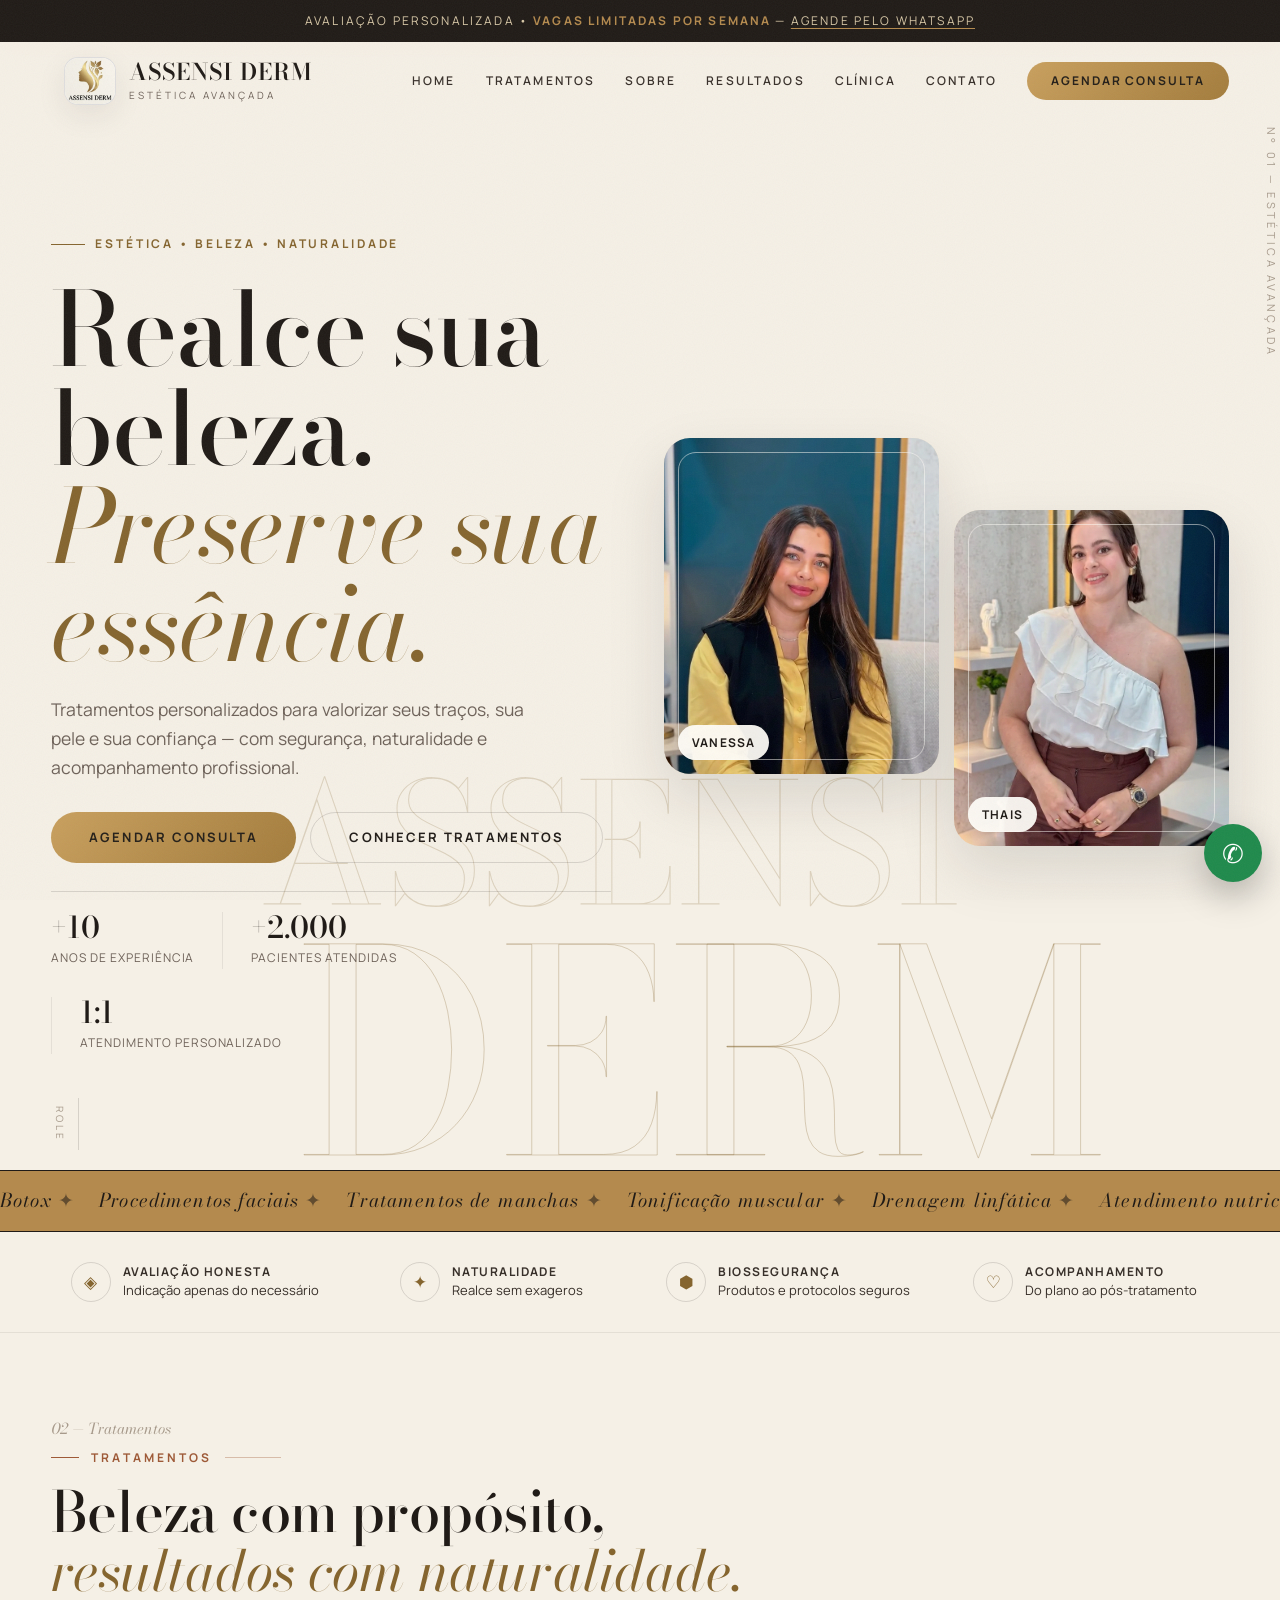
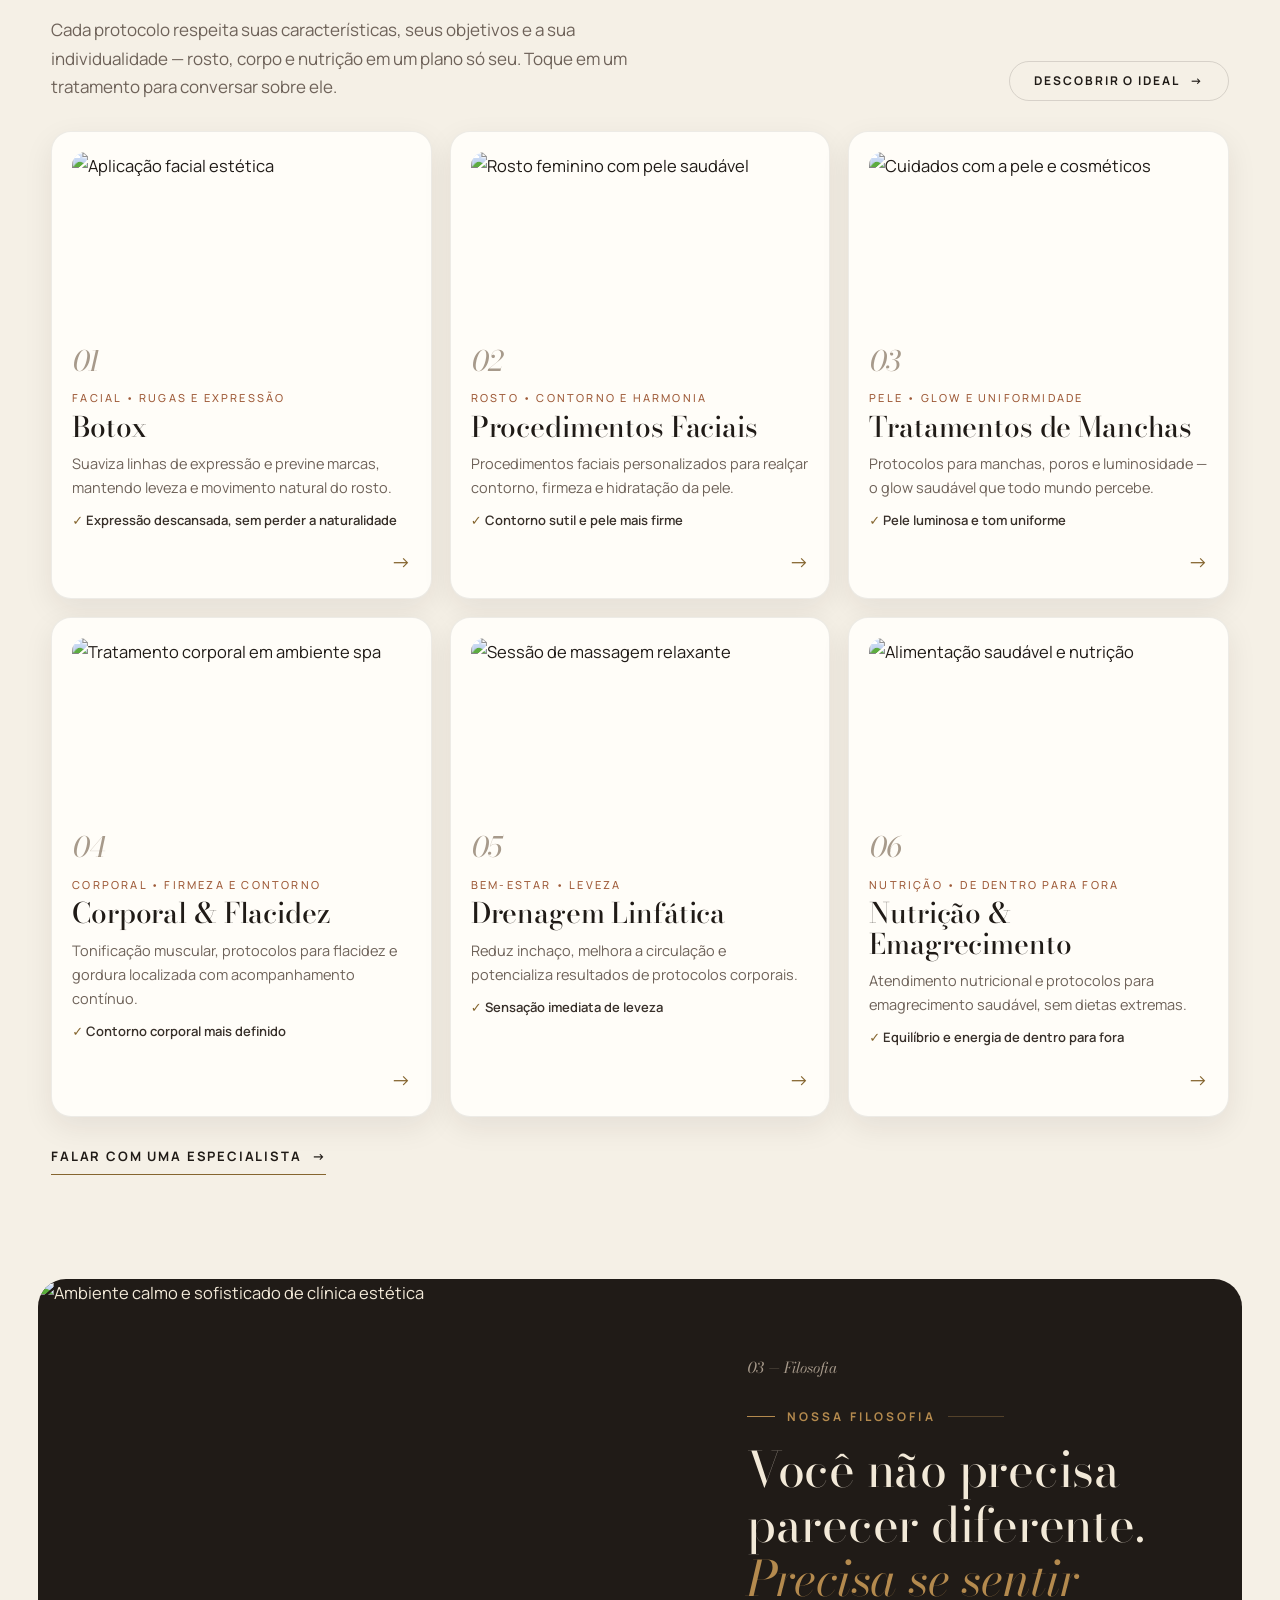
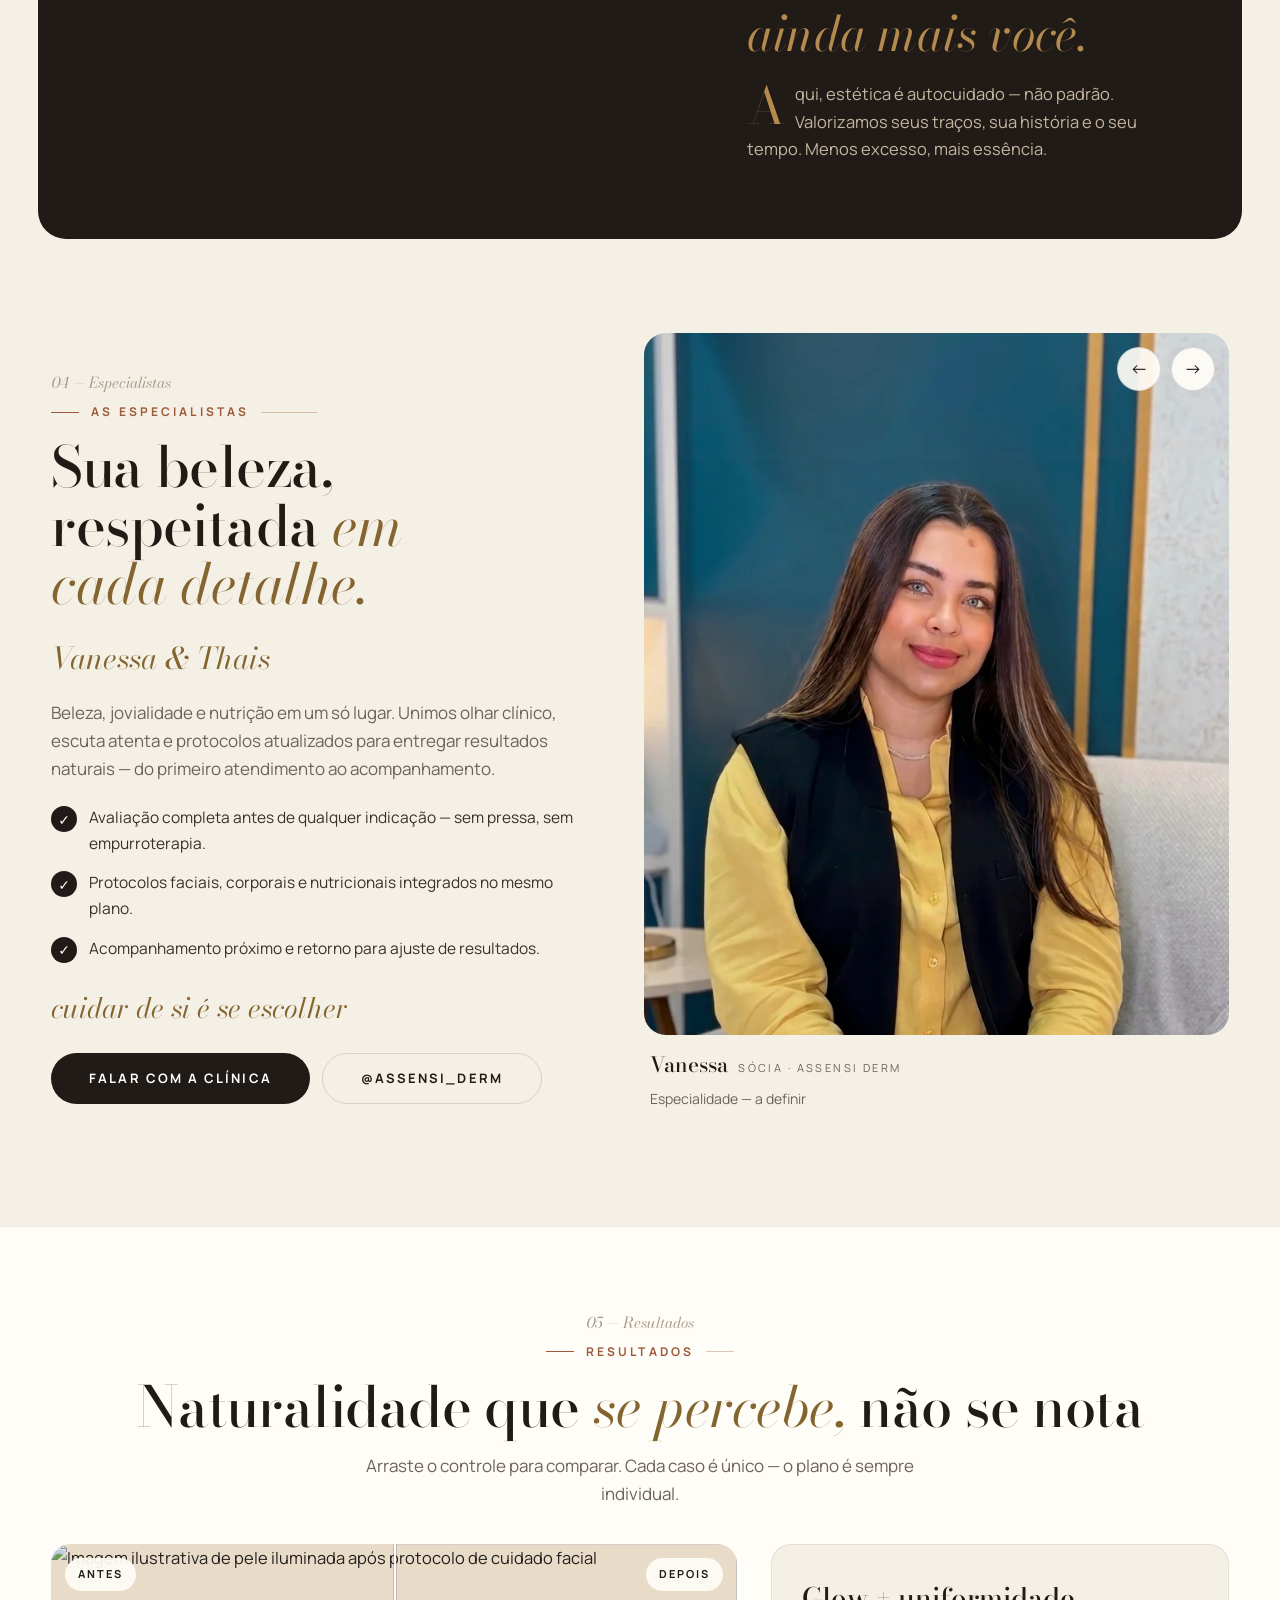
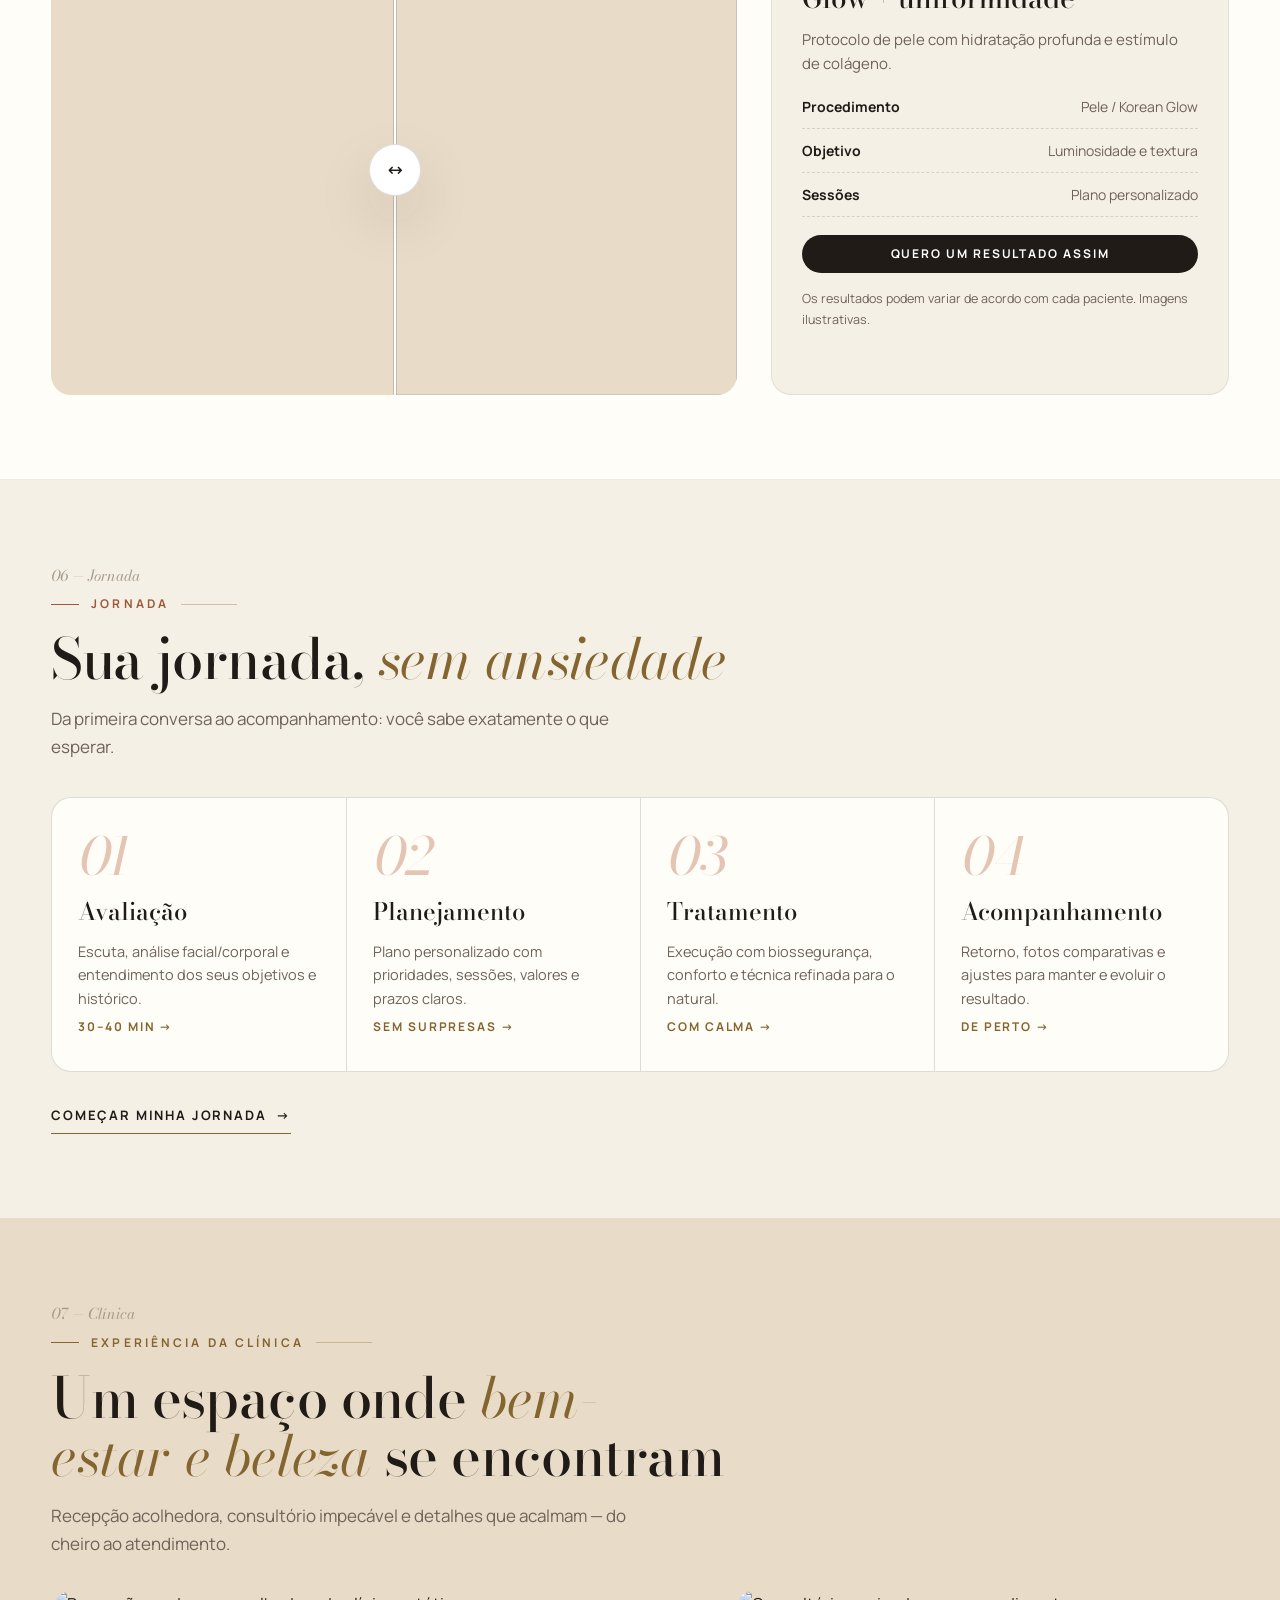
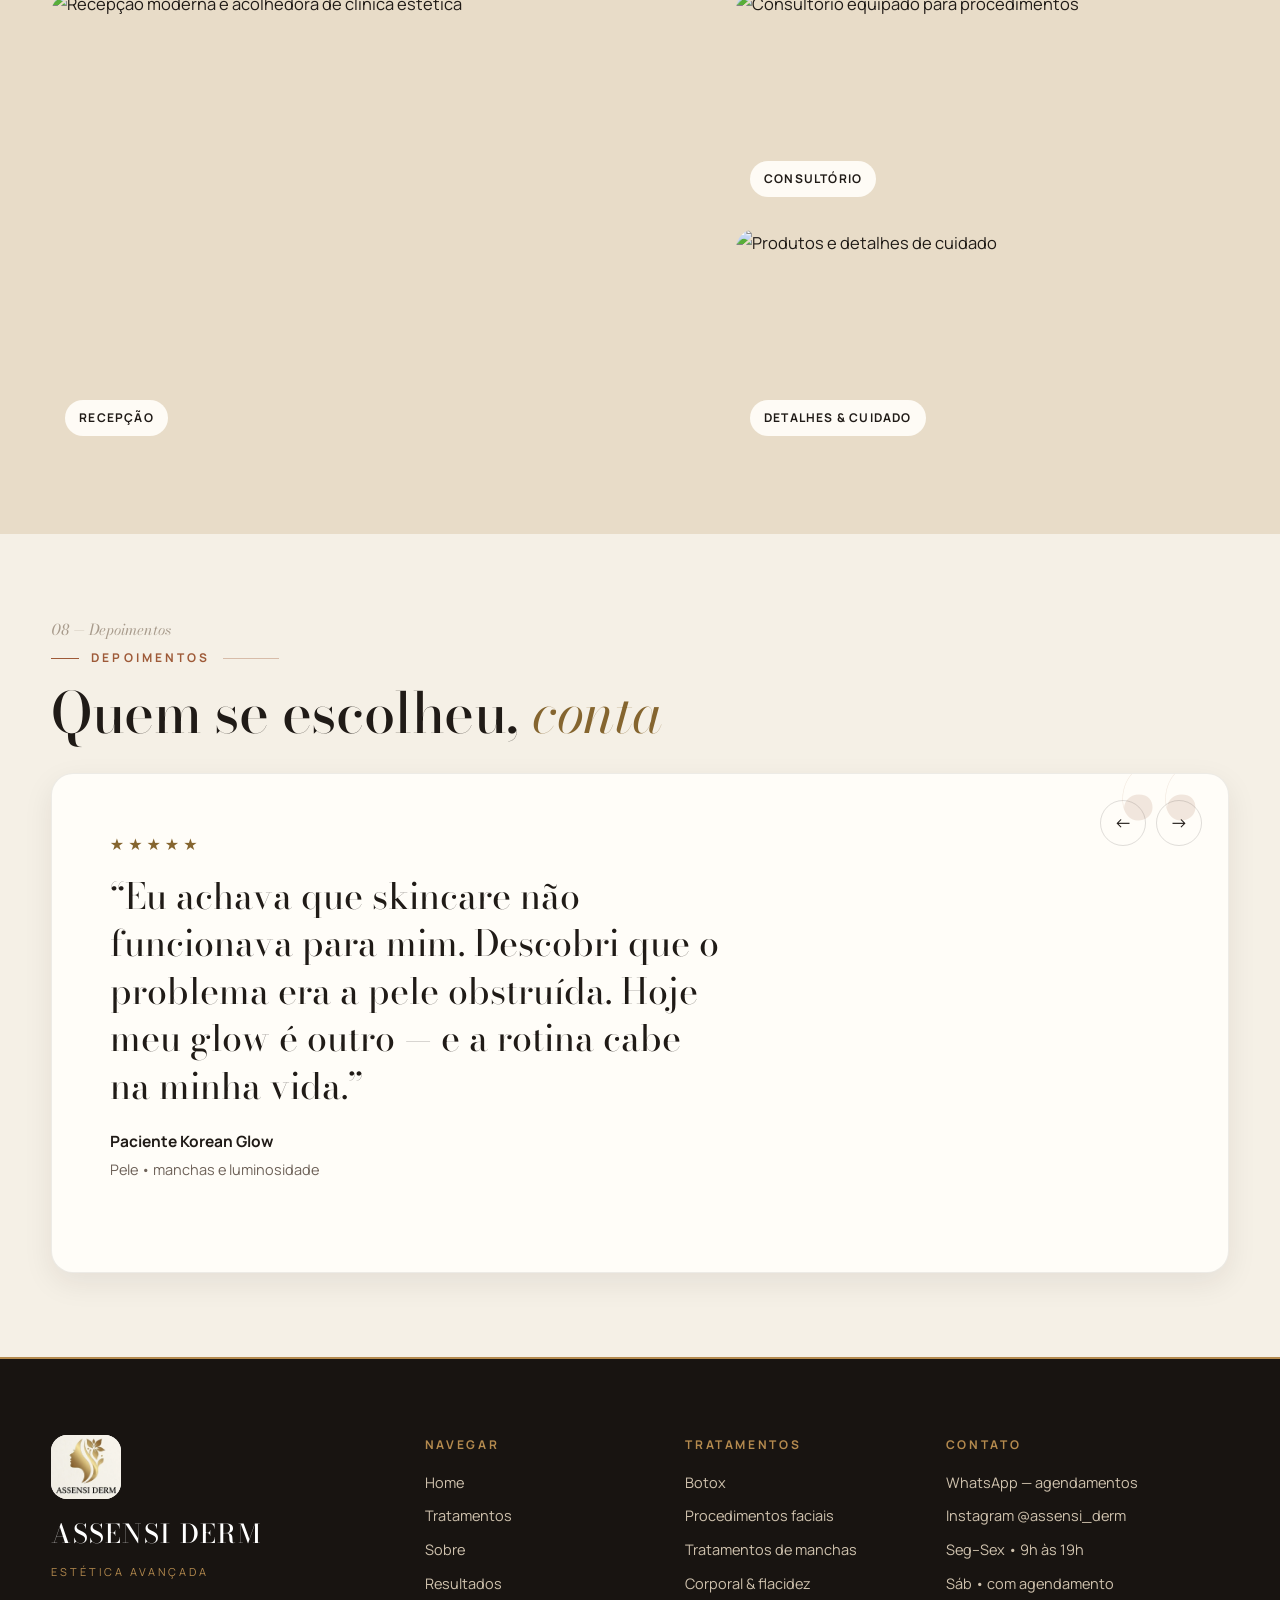
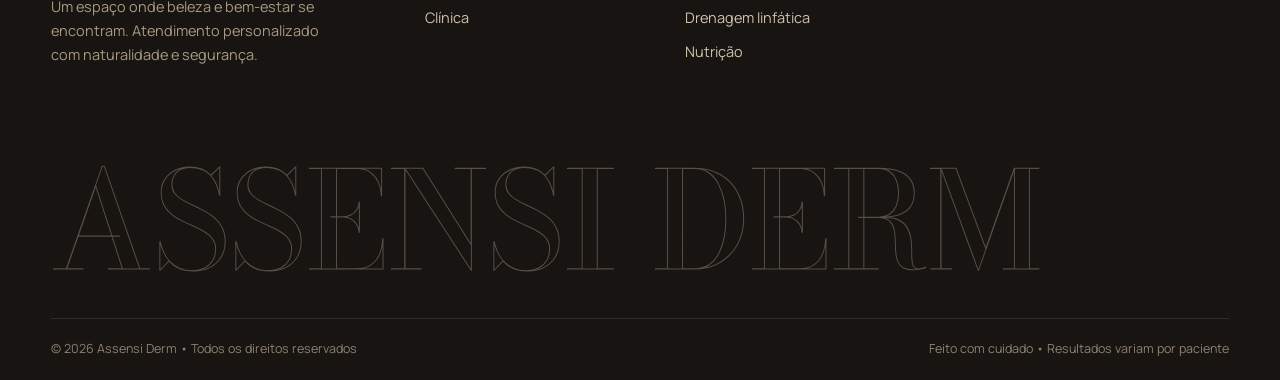
==== index.html @ 383b691f "marquee mobile 85s" ====
<!DOCTYPE html>
<html lang="pt-BR">
<head>
  <meta charset="UTF-8">
  <meta name="viewport" content="width=device-width, initial-scale=1.0">
  <title>Assensi Derm | Clínica de Estética Avançada — Beleza, Jovialidade e Nutrição</title>
  <meta name="description" content="Assensi Derm — clínica de estética avançada. Botox, procedimentos faciais, corporal, drenagem linfática, nutrição e protocolos para manchas, flacidez e gordura localizada. Agende sua avaliação personalizada.">
  <link rel="canonical" href="https://assensiderm.com.br/">
  <meta name="theme-color" content="#F5F0E6">
  <meta property="og:type" content="website">
  <meta property="og:locale" content="pt_BR">
  <meta property="og:title" content="Assensi Derm — Realce sua beleza. Preserve sua essência.">
  <meta property="og:description" content="Estética avançada com naturalidade, segurança e atendimento personalizado. Agende sua avaliação.">
  <meta property="og:image" content="./logo.jpg">
  <meta property="og:url" content="https://assensiderm.com.br/">
  <meta name="twitter:card" content="summary_large_image">
  <meta name="twitter:title" content="Assensi Derm — Realce sua beleza. Preserve sua essência.">
  <meta name="twitter:description" content="Estética avançada com naturalidade, segurança e atendimento personalizado. Agende sua avaliação.">
  <meta name="twitter:image" content="./logo.jpg">
  <link rel="icon" type="image/jpeg" href="./logo.jpg">
  <link rel="preconnect" href="https://fonts.googleapis.com">
  <link rel="preconnect" href="https://fonts.gstatic.com" crossorigin>
  <link rel="preconnect" href="https://images.unsplash.com">
  <link rel="preload" as="image" href="./01.webp" type="image/webp" fetchpriority="high">
  <link href="https://fonts.googleapis.com/css2?family=Bodoni+Moda:ital,opsz,wght@0,6..96,400..700;1,6..96,400..700&family=Manrope:wght@400;500;600;700&display=swap" rel="stylesheet">
  <link rel="stylesheet" href="./assets/css/style.css?v=5">
  <noscript><style>.reveal,.reveal-img{opacity:1!important;transform:none!important;clip-path:none!important}.slide{opacity:1!important;transform:none!important;position:static!important;grid-area:auto!important}.dots,.car-nav,.mmenu,.burger{display:none!important}</style></noscript>
  <script type="application/ld+json">
  {
    "@context":"https://schema.org",
    "@type":"MedicalClinic",
    "name":"Assensi Derm — Clínica de Estética Avançada",
    "image":"./logo.jpg",
    "description":"Clínica de estética avançada: beleza, jovialidade e nutrição. Botox, facial, corporal, drenagem linfática e atendimento nutricional.",
    "sameAs":["https://instagram.com/assensi_derm"],
    "medicalSpecialty":"Dermatologic",
    "openingHours":"Mo-Fr 09:00-19:00"
  }
  </script>
</head>
<body>
  <a class="skip-link" href="#conteudo">Pular para o conteúdo</a>

  <div class="announce">
    Avaliação personalizada • <strong>Vagas limitadas por semana</strong> — <a href="https://wa.me/5500000000000?text=Ol%C3%A1!%20Quero%20agendar%20minha%20avalia%C3%A7%C3%A3o%20—%20Assensi%20Derm" target="_blank" rel="noopener">agende pelo WhatsApp</a>
  </div>

  <header class="header" id="header">
    <div class="wrap header-inner">
      <a class="brand" href="#home" aria-label="Assensi Derm — início">
        <picture><source srcset="./logo.webp" type="image/webp"><img class="brand-mark" src="./logo.jpg" alt="Logotipo Assensi Derm — perfil feminino em dourado" width="52" height="48" fetchpriority="high"></picture>
        <span class="brand-text"><b>ASSENSI DERM</b><small>Estética Avançada</small></span>
      </a>
      <nav class="nav-desktop" aria-label="Navegação principal">
        <a class="nav-link" href="#home">Home</a>
        <a class="nav-link" href="#tratamentos">Tratamentos</a>
        <a class="nav-link" href="#sobre">Sobre</a>
        <a class="nav-link" href="#resultados">Resultados</a>
        <a class="nav-link" href="#clinica">Clínica</a>
        <a class="nav-link" href="#contato">Contato</a>
        <a class="btn btn-gold btn-sm" href="https://wa.me/5500000000000?text=Ol%C3%A1!%20Quero%20agendar%20minha%20avalia%C3%A7%C3%A3o%20—%20Assensi%20Derm" target="_blank" rel="noopener">Agendar consulta</a>
      </nav>
      <div class="header-actions">
        <a class="btn btn-dark btn-sm header-cta-mobile" href="https://wa.me/5500000000000?text=Ol%C3%A1!%20Quero%20agendar%20minha%20avalia%C3%A7%C3%A3o%20—%20Assensi%20Derm" target="_blank" rel="noopener">Agendar</a>
        <button class="burger" id="burger" aria-label="Abrir menu" aria-expanded="false" aria-controls="mmenu"><span aria-hidden="true"></span><span aria-hidden="true"></span><span aria-hidden="true"></span></button>
      </div>
    </div>
  </header>

  <div class="mmenu" id="mmenu" role="dialog" aria-modal="true" aria-label="Menu">
    <div class="mmenu-top">
      <a class="brand" href="#home"><picture><source srcset="./logo.webp" type="image/webp"><img class="brand-mark" src="./logo.jpg" alt="Logotipo Assensi Derm" width="48" height="44"></picture><span class="brand-text"><b>ASSENSI DERM</b><small>Estética Avançada</small></span></a>
      <button class="mclose" id="mclose" aria-label="Fechar menu">×</button>
    </div>
    <nav class="mmenu-links" aria-label="Menu móvel">
      <a href="#home">Home <span>01</span></a>
      <a href="#tratamentos">Tratamentos <span>02</span></a>
      <a href="#sobre">Sobre <span>03</span></a>
      <a href="#resultados">Resultados <span>04</span></a>
      <a href="#clinica">Clínica <span>05</span></a>
      <a href="#contato">Contato <span>06</span></a>
    </nav>
    <div class="mmenu-cta">
      <a class="btn btn-gold" href="https://wa.me/5500000000000?text=Ol%C3%A1!%20Quero%20agendar%20minha%20avalia%C3%A7%C3%A3o" target="_blank" rel="noopener">Agendar consulta</a>
      <a class="btn btn-outline" href="https://instagram.com/assensi_derm" target="_blank" rel="noopener">Ver Instagram</a>
    </div>
  </div>

  <main id="conteudo">
    <!-- HERO -->
    <section class="hero" id="home" aria-label="Apresentação">
      <span class="hero-index" aria-hidden="true">N° 01 — Estética avançada</span>
      <span class="hero-scroll" aria-hidden="true"><i></i>Role</span>
      <div class="wrap hero-grid">
        <div class="hero-copy">
          <span class="eyebrow reveal">Estética • Beleza • Naturalidade</span>
          <h1 class="reveal d1">Realce sua beleza.<br><em>Preserve sua essência.</em></h1>
          <p class="hero-sub reveal d2">Tratamentos personalizados para valorizar seus traços, sua pele e sua confiança — com segurança, naturalidade e acompanhamento profissional.</p>
          <div class="hero-ctas reveal d3">
            <a class="btn btn-gold" href="https://wa.me/5500000000000?text=Ol%C3%A1!%20Quero%20agendar%20minha%20avalia%C3%A7%C3%A3o%20—%20Assensi%20Derm" target="_blank" rel="noopener">Agendar consulta</a>
            <a class="btn btn-outline" href="#tratamentos">Conhecer tratamentos</a>
          </div>
          <div class="hero-proof reveal d4" aria-label="Diferenciais">
            <div><b>+10</b><span>anos de experiência</span></div>
            <div><b>+2.000</b><span>pacientes atendidas</span></div>
            <div><b>1:1</b><span>atendimento personalizado</span></div>
          </div>
        </div>
        <div class="hero-media reveal">
          <div class="hero-arch">
            <picture><source srcset="./01.webp" type="image/webp"><img src="./01.jpg" alt="Vanessa, sócia da Assensi Derm, sorrindo na recepção da clínica" width="704" height="1524" fetchpriority="high" decoding="async"></picture>
            <div class="hero-frame" aria-hidden="true"></div>
            <span class="clinic-cap">Vanessa</span>
          </div>
          <div class="hero-arch hero-arch--off">
            <picture><source srcset="./02.webp" type="image/webp"><img src="./02.jpg" alt="Thais, sócia da Assensi Derm, na recepção da clínica" width="704" height="1524" decoding="async"></picture>
            <div class="hero-frame" aria-hidden="true"></div>
            <span class="clinic-cap">Thais</span>
          </div>
        </div>
      </div>
    </section>

    <!-- MARQUEE -->
    <div class="marquee" aria-hidden="true">
      <div class="marquee-track">
        <span>Botox <b>✦</b> Procedimentos faciais <b>✦</b> Tratamentos de manchas <b>✦</b> Tonificação muscular <b>✦</b> Drenagem linfática <b>✦</b> Atendimento nutricional <b>✦</b> Protocolos para emagrecimento <b>✦</b> Tratamentos para flacidez <b>✦</b> </span>
        <span>Botox <b>✦</b> Procedimentos faciais <b>✦</b> Tratamentos de manchas <b>✦</b> Tonificação muscular <b>✦</b> Drenagem linfática <b>✦</b> Atendimento nutricional <b>✦</b> Protocolos para emagrecimento <b>✦</b> Tratamentos para flacidez <b>✦</b> </span>
      </div>
    </div>

    <!-- TRUST -->
    <div class="trust" role="region" aria-label="Compromissos da clínica">
      <div class="wrap trust-inner">
        <div class="trust-item"><i aria-hidden="true">◈</i><p><b>Avaliação honesta</b>Indicação apenas do necessário</p></div>
        <div class="trust-item"><i aria-hidden="true">✦</i><p><b>Naturalidade</b>Realce sem exageros</p></div>
        <div class="trust-item"><i aria-hidden="true">⬢</i><p><b>Biossegurança</b>Produtos e protocolos seguros</p></div>
        <div class="trust-item"><i aria-hidden="true">♡</i><p><b>Acompanhamento</b>Do plano ao pós-tratamento</p></div>
      </div>
    </div>

    <!-- TREATMENTS -->
    <section class="section treat" id="tratamentos" aria-labelledby="treat-h">
      <div class="wrap">
        <div class="treat-head">
          <div class="reveal">
            <span class="sec-index">02 — Tratamentos</span>
            <p class="kicker">Tratamentos</p>
            <h2 class="h2" id="treat-h">Beleza com propósito, <em>resultados com naturalidade.</em></h2>
            <p class="lead">Cada protocolo respeita suas características, seus objetivos e a sua individualidade — rosto, corpo e nutrição em um plano só seu. Toque em um tratamento para conversar sobre ele.</p>
          </div>
          <a class="btn btn-outline btn-sm reveal" href="https://wa.me/5500000000000?text=Ol%C3%A1!%20Quero%20descobrir%20o%20tratamento%20ideal%20para%20mim" target="_blank" rel="noopener">Descobrir o ideal <span aria-hidden="true">→</span></a>
        </div>
        <div class="treat-list">
          <article class="treat-row reveal" tabindex="0" role="button" data-treatment="Botox" aria-label="Conversar sobre botox">
            <span class="treat-num">01</span>
            <h3><small>Facial • Rugas e expressão</small>Botox</h3>
            <p>Suaviza linhas de expressão e previne marcas, mantendo leveza e movimento natural do rosto.</p>
            <span class="treat-benefit">Expressão descansada, sem perder a naturalidade</span>
            <img class="treat-img" src="https://images.unsplash.com/photo-1629909615184-74f495363b67?auto=format&fit=crop&w=400&q=70" srcset="https://images.unsplash.com/photo-1629909615184-74f495363b67?auto=format&fit=crop&w=400&q=70 400w, https://images.unsplash.com/photo-1629909615184-74f495363b67?auto=format&fit=crop&w=800&q=70 800w" sizes="(max-width:640px) 100vw, (max-width:1020px) 50vw, 400px" alt="Aplicação facial estética" loading="lazy">
            <span class="treat-arrow" aria-hidden="true">→</span>
          </article>
          <article class="treat-row reveal" tabindex="0" role="button" data-treatment="Procedimentos faciais" aria-label="Conversar sobre procedimentos faciais">
            <span class="treat-num">02</span>
            <h3><small>Rosto • Contorno e harmonia</small>Procedimentos Faciais</h3>
            <p>Procedimentos faciais personalizados para realçar contorno, firmeza e hidratação da pele.</p>
            <span class="treat-benefit">Contorno sutil e pele mais firme</span>
            <img class="treat-img" src="https://images.unsplash.com/photo-1616394584738-fc6e612e71b9?auto=format&fit=crop&w=400&q=70" srcset="https://images.unsplash.com/photo-1616394584738-fc6e612e71b9?auto=format&fit=crop&w=400&q=70 400w, https://images.unsplash.com/photo-1616394584738-fc6e612e71b9?auto=format&fit=crop&w=800&q=70 800w" sizes="(max-width:640px) 100vw, (max-width:1020px) 50vw, 400px" alt="Rosto feminino com pele saudável" loading="lazy">
            <span class="treat-arrow" aria-hidden="true">→</span>
          </article>
          <article class="treat-row reveal" tabindex="0" role="button" data-treatment="Tratamentos de manchas" aria-label="Conversar sobre tratamentos para pele">
            <span class="treat-num">03</span>
            <h3><small>Pele • Glow e uniformidade</small>Tratamentos de Manchas</h3>
            <p>Protocolos para manchas, poros e luminosidade — o glow saudável que todo mundo percebe.</p>
            <span class="treat-benefit">Pele luminosa e tom uniforme</span>
            <img class="treat-img" src="https://images.unsplash.com/photo-1556228720-195a672e8a03?auto=format&fit=crop&w=400&q=70" srcset="https://images.unsplash.com/photo-1556228720-195a672e8a03?auto=format&fit=crop&w=400&q=70 400w, https://images.unsplash.com/photo-1556228720-195a672e8a03?auto=format&fit=crop&w=800&q=70 800w" sizes="(max-width:640px) 100vw, (max-width:1020px) 50vw, 400px" alt="Cuidados com a pele e cosméticos" loading="lazy">
            <span class="treat-arrow" aria-hidden="true">→</span>
          </article>
          <article class="treat-row reveal" tabindex="0" role="button" data-treatment="Tratamentos corporais e flacidez" aria-label="Conversar sobre tratamentos corporais">
            <span class="treat-num">04</span>
            <h3><small>Corporal • Firmeza e contorno</small>Corporal &amp; Flacidez</h3>
            <p>Tonificação muscular, protocolos para flacidez e gordura localizada com acompanhamento contínuo.</p>
            <span class="treat-benefit">Contorno corporal mais definido</span>
            <img class="treat-img" src="https://images.unsplash.com/photo-1540555700478-4be289fbecef?auto=format&fit=crop&w=400&q=70" srcset="https://images.unsplash.com/photo-1540555700478-4be289fbecef?auto=format&fit=crop&w=400&q=70 400w, https://images.unsplash.com/photo-1540555700478-4be289fbecef?auto=format&fit=crop&w=800&q=70 800w" sizes="(max-width:640px) 100vw, (max-width:1020px) 50vw, 400px" alt="Tratamento corporal em ambiente spa" loading="lazy">
            <span class="treat-arrow" aria-hidden="true">→</span>
          </article>
          <article class="treat-row reveal" tabindex="0" role="button" data-treatment="Drenagem linfática" aria-label="Conversar sobre drenagem linfática">
            <span class="treat-num">05</span>
            <h3><small>Bem-estar • Leveza</small>Drenagem Linfática</h3>
            <p>Reduz inchaço, melhora a circulação e potencializa resultados de protocolos corporais.</p>
            <span class="treat-benefit">Sensação imediata de leveza</span>
            <img class="treat-img" src="https://images.unsplash.com/photo-1600334129128-685c5582fd35?auto=format&fit=crop&w=400&q=70" srcset="https://images.unsplash.com/photo-1600334129128-685c5582fd35?auto=format&fit=crop&w=400&q=70 400w, https://images.unsplash.com/photo-1600334129128-685c5582fd35?auto=format&fit=crop&w=800&q=70 800w" sizes="(max-width:640px) 100vw, (max-width:1020px) 50vw, 400px" alt="Sessão de massagem relaxante" loading="lazy">
            <span class="treat-arrow" aria-hidden="true">→</span>
          </article>
          <article class="treat-row reveal" tabindex="0" role="button" data-treatment="Atendimento nutricional e protocolos para emagrecimento" aria-label="Conversar sobre nutrição e emagrecimento">
            <span class="treat-num">06</span>
            <h3><small>Nutrição • De dentro para fora</small>Nutrição &amp; Emagrecimento</h3>
            <p>Atendimento nutricional e protocolos para emagrecimento saudável, sem dietas extremas.</p>
            <span class="treat-benefit">Equilíbrio e energia de dentro para fora</span>
            <img class="treat-img" src="https://images.unsplash.com/photo-1490645935967-10de6ba17061?auto=format&fit=crop&w=400&q=70" srcset="https://images.unsplash.com/photo-1490645935967-10de6ba17061?auto=format&fit=crop&w=400&q=70 400w, https://images.unsplash.com/photo-1490645935967-10de6ba17061?auto=format&fit=crop&w=800&q=70 800w" sizes="(max-width:640px) 100vw, (max-width:1020px) 50vw, 400px" alt="Alimentação saudável e nutrição" loading="lazy">
            <span class="treat-arrow" aria-hidden="true">→</span>
          </article>
        </div>
        <div class="treat-foot reveal">
          <a class="link-arrow" href="https://wa.me/5500000000000?text=Ol%C3%A1!%20Quero%20descobrir%20o%20tratamento%20ideal%20para%20mim" target="_blank" rel="noopener">Falar com uma especialista <span aria-hidden="true">→</span></a>
        </div>
      </div>
    </section>

    <!-- PHILOSOPHY -->
    <section class="philo-section" aria-label="Filosofia da clínica">
      <div class="philo reveal">
        <div class="philo-grid">
          <div class="philo-media">
            <img src="https://images.unsplash.com/photo-1540555700478-4be289fbecef?auto=format&fit=crop&w=1000&q=80" srcset="https://images.unsplash.com/photo-1540555700478-4be289fbecef?auto=format&fit=crop&w=600&q=70 600w, https://images.unsplash.com/photo-1540555700478-4be289fbecef?auto=format&fit=crop&w=1000&q=80 1000w" sizes="(max-width:900px) 100vw, 670px" alt="Ambiente calmo e sofisticado de clínica estética" loading="lazy">
          </div>
          <div class="philo-text">
            <h2 class="sr-only">Nossa filosofia</h2>
            <span class="sec-index">03 — Filosofia</span>
            <p class="kicker gold" aria-hidden="true">Nossa filosofia</p>
            <blockquote>Você não precisa parecer diferente.<br><em>Precisa se sentir ainda mais você.</em></blockquote>
            <p>Aqui, estética é autocuidado — não padrão. Valorizamos seus traços, sua história e o seu tempo. Menos excesso, mais essência.</p>
          </div>
        </div>
      </div>
    </section>

    <!-- ABOUT -->
    <section class="section" id="sobre" aria-labelledby="about-h">
      <div class="wrap about-grid">
        <div class="reveal">
          <span class="sec-index">04 — Especialistas</span>
          <p class="kicker">As especialistas</p>
          <h2 class="h2" id="about-h">Sua beleza, respeitada <em>em cada detalhe.</em></h2>
          <p class="about-names" aria-hidden="true">Vanessa &amp; Thais</p>
          <p class="lead">Beleza, jovialidade e nutrição em um só lugar. Unimos olhar clínico, escuta atenta e protocolos atualizados para entregar resultados naturais — do primeiro atendimento ao acompanhamento.</p>
          <ul class="checks">
            <li><i aria-hidden="true">✓</i> Avaliação completa antes de qualquer indicação — sem pressa, sem empurroterapia.</li>
            <li><i aria-hidden="true">✓</i> Protocolos faciais, corporais e nutricionais integrados no mesmo plano.</li>
            <li><i aria-hidden="true">✓</i> Acompanhamento próximo e retorno para ajuste de resultados.</li>
          </ul>
          <div class="signature"><span class="sig">cuidar de si é se escolher</span></div>
          <div class="about-actions">
            <a class="btn btn-dark" href="https://wa.me/5500000000000?text=Ol%C3%A1!%20Quero%20conhecer%20a%20cl%C3%ADnica" target="_blank" rel="noopener">Falar com a clínica</a>
            <a class="btn btn-outline" href="https://instagram.com/assensi_derm" target="_blank" rel="noopener">@assensi_derm</a>
          </div>
        </div>
        <div class="about-media reveal">
          <div class="about-carousel" aria-roledescription="carrossel" aria-label="Especialistas">
            <p id="about-live" class="sr-only" aria-live="polite">Especialista 1 de 2</p>
            <div class="about-slides">
              <figure class="about-fig about-slide active" role="group" aria-roledescription="slide" aria-label="1 de 2">
                <div class="about-main">
                  <picture><source srcset="./01.webp" type="image/webp"><img src="./01.jpg" alt="Vanessa, sócia da Assensi Derm, na recepção da clínica" width="704" height="1524" loading="lazy" decoding="async"></picture>
                </div>
                <figcaption><b>Vanessa</b><span>Sócia · Assensi Derm</span></figcaption>
                <p class="about-spec" data-spec-vanessa>Especialidade — a definir</p>
              </figure>
              <figure class="about-fig about-slide" role="group" aria-roledescription="slide" aria-label="2 de 2">
                <div class="about-main">
                  <picture><source srcset="./02.webp" type="image/webp"><img src="./02.jpg" alt="Thais, sócia da Assensi Derm, na recepção da clínica" width="704" height="1524" loading="lazy" decoding="async"></picture>
                </div>
                <figcaption><b>Thais</b><span>Sócia · Assensi Derm</span></figcaption>
                <p class="about-spec" data-spec-thais>Especialidade — a definir</p>
              </figure>
            </div>
            <div class="about-nav">
              <button id="about-prev" aria-label="Especialista anterior">←</button>
              <button id="about-next" aria-label="Próxima especialista">→</button>
            </div>
            <div class="dots" id="about-dots" role="group" aria-label="Escolher especialista"></div>
          </div>
        </div>
      </div>
    </section>

    <!-- RESULTS -->
    <section class="section results" id="resultados" aria-labelledby="res-h">
      <div class="wrap">
        <div class="center reveal">
          <span class="sec-index">05 — Resultados</span>
          <p class="kicker">Resultados</p>
          <h2 class="h2" id="res-h">Naturalidade que <em>se percebe,</em> não se nota</h2>
          <p class="lead">Arraste o controle para comparar. Cada caso é único — o plano é sempre individual.</p>
        </div>
        <div class="ba reveal">
          <!-- B2: assets temporários. Na troca pelos antes/depois reais, substituir os dois src abaixo e remover as classes ba-before-img / ba-after-img (filtros ilustrativos). -->
          <div class="ba-frame" data-ba>
            <img class="ba-before-img" src="https://images.unsplash.com/photo-1616394584738-fc6e612e71b9?auto=format&fit=crop&w=1100&q=80" srcset="https://images.unsplash.com/photo-1616394584738-fc6e612e71b9?auto=format&fit=crop&w=800&q=70 800w, https://images.unsplash.com/photo-1616394584738-fc6e612e71b9?auto=format&fit=crop&w=1100&q=80 1100w" sizes="(max-width:960px) 100vw, 700px" width="1100" height="700" alt="Imagem ilustrativa de pele iluminada após protocolo de cuidado facial" loading="eager" decoding="async">
            <img class="ba-after ba-after-img" src="https://images.unsplash.com/photo-1616394584738-fc6e612e71b9?auto=format&fit=crop&w=1100&q=80" srcset="https://images.unsplash.com/photo-1616394584738-fc6e612e71b9?auto=format&fit=crop&w=800&q=70 800w, https://images.unsplash.com/photo-1616394584738-fc6e612e71b9?auto=format&fit=crop&w=1100&q=80 1100w" sizes="(max-width:960px) 100vw, 700px" width="1100" height="700" alt="" aria-hidden="true" loading="eager" decoding="async">
            <span class="ba-tag before">Antes</span><span class="ba-tag after">Depois</span>
            <div class="ba-handle" aria-hidden="true"><span class="ba-knob">↔</span></div>
            <input class="ba-range" type="range" min="0" max="100" value="50" aria-label="Comparar antes e depois">
          </div>
          <aside class="ba-side">
            <h3>Glow + uniformidade</h3>
            <p class="ba-desc">Protocolo de pele com hidratação profunda e estímulo de colágeno.</p>
            <div class="ba-meta">
              <div><b>Procedimento</b><span>Pele / Korean Glow</span></div>
              <div><b>Objetivo</b><span>Luminosidade e textura</span></div>
              <div><b>Sessões</b><span>Plano personalizado</span></div>
            </div>
            <a class="btn btn-dark btn-sm btn-block" href="https://wa.me/5500000000000?text=Ol%C3%A1!%20Vi%20os%20resultados%20e%20quero%20uma%20avalia%C3%A7%C3%A3o" target="_blank" rel="noopener">Quero um resultado assim</a>
            <p class="disclaimer">Os resultados podem variar de acordo com cada paciente. Imagens ilustrativas.</p>
          </aside>
        </div>
      </div>
    </section>

    <!-- JOURNEY -->
    <section class="section" id="jornada" aria-labelledby="jour-h">
      <div class="wrap">
        <div class="reveal"><span class="sec-index">06 — Jornada</span><p class="kicker">Jornada</p><h2 class="h2" id="jour-h">Sua jornada, <em>sem ansiedade</em></h2><p class="lead">Da primeira conversa ao acompanhamento: você sabe exatamente o que esperar.</p></div>
        <ol class="journey-grid reveal" aria-label="Etapas da jornada da paciente">
          <li class="step"><b class="num" aria-hidden="true">01</b><h3>Avaliação</h3><p>Escuta, análise facial/corporal e entendimento dos seus objetivos e histórico.</p><span class="go">30–40 min <span aria-hidden="true">→</span></span></li>
          <li class="step"><b class="num" aria-hidden="true">02</b><h3>Planejamento</h3><p>Plano personalizado com prioridades, sessões, valores e prazos claros.</p><span class="go">Sem surpresas <span aria-hidden="true">→</span></span></li>
          <li class="step"><b class="num" aria-hidden="true">03</b><h3>Tratamento</h3><p>Execução com biossegurança, conforto e técnica refinada para o natural.</p><span class="go">Com calma <span aria-hidden="true">→</span></span></li>
          <li class="step"><b class="num" aria-hidden="true">04</b><h3>Acompanhamento</h3><p>Retorno, fotos comparativas e ajustes para manter e evoluir o resultado.</p><span class="go">De perto <span aria-hidden="true">→</span></span></li>
        </ol>
        <div class="flow-foot reveal">
          <a class="link-arrow" href="https://wa.me/5500000000000?text=Ol%C3%A1!%20Quero%20come%C3%A7ar%20minha%20jornada%20—%20Assensi%20Derm" target="_blank" rel="noopener">Começar minha jornada <span aria-hidden="true">→</span></a>
        </div>
      </div>
    </section>

    <!-- CLINIC -->
    <section class="section clinic" id="clinica" aria-labelledby="cli-h">
      <div class="wrap">
        <div class="reveal"><span class="sec-index">07 — Clínica</span><p class="kicker gold">Experiência da clínica</p><h2 class="h2" id="cli-h">Um espaço onde <em>bem-estar e beleza</em> se encontram</h2><p class="lead">Recepção acolhedora, consultório impecável e detalhes que acalmam — do cheiro ao atendimento.</p></div>
        <div class="clinic-grid">
          <div class="clinic-big reveal reveal-img"><img src="https://images.unsplash.com/photo-1629909613654-28e377c37b09?auto=format&fit=crop&w=1200&q=80" srcset="https://images.unsplash.com/photo-1629909613654-28e377c37b09?auto=format&fit=crop&w=600&q=70 600w, https://images.unsplash.com/photo-1629909613654-28e377c37b09?auto=format&fit=crop&w=800&q=75 800w, https://images.unsplash.com/photo-1629909613654-28e377c37b09?auto=format&fit=crop&w=1200&q=80 1200w" sizes="(max-width:900px) 100vw, 660px" alt="Recepção moderna e acolhedora de clínica estética" loading="lazy"><span class="clinic-cap">Recepção</span></div>
          <div class="clinic-stack">
            <div class="clinic-sm reveal"><img src="https://images.unsplash.com/photo-1629909615184-74f495363b67?auto=format&fit=crop&w=800&q=75" srcset="https://images.unsplash.com/photo-1629909615184-74f495363b67?auto=format&fit=crop&w=400&q=70 400w, https://images.unsplash.com/photo-1629909615184-74f495363b67?auto=format&fit=crop&w=800&q=75 800w" sizes="(max-width:900px) 100vw, 440px" alt="Consultório equipado para procedimentos" loading="lazy"><span class="clinic-cap">Consultório</span></div>
            <div class="clinic-sm reveal"><img src="https://images.unsplash.com/photo-1556228453-efd6c1ff04f6?auto=format&fit=crop&w=800&q=75" srcset="https://images.unsplash.com/photo-1556228453-efd6c1ff04f6?auto=format&fit=crop&w=400&q=70 400w, https://images.unsplash.com/photo-1556228453-efd6c1ff04f6?auto=format&fit=crop&w=800&q=75 800w" sizes="(max-width:900px) 100vw, 440px" alt="Produtos e detalhes de cuidado" loading="lazy"><span class="clinic-cap">Detalhes &amp; cuidado</span></div>
          </div>
        </div>
      </div>
    </section>

    <!-- TESTIMONIALS -->
    <section class="section" id="depoimentos" aria-labelledby="dep-h">
      <div class="wrap">
        <div class="testi-head reveal"><div><span class="sec-index">08 — Depoimentos</span><p class="kicker">Depoimentos</p><h2 class="h2" id="dep-h">Quem se escolheu, <em>conta</em></h2></div></div>
        <div class="carousel reveal" aria-roledescription="carrossel" aria-label="Depoimentos de pacientes">
          <p id="car-live" class="sr-only" aria-live="polite">Depoimento 1 de 2</p>
          <div class="car-nav"><button id="car-prev" aria-label="Depoimento anterior">←</button><button id="car-next" aria-label="Próximo depoimento">→</button></div>
          <div class="slides">
            <div class="slide active" role="group" aria-roledescription="slide" aria-label="1 de 2"><div class="stars" role="img" aria-label="5 estrelas">★★★★★</div><blockquote>“Eu achava que skincare não funcionava para mim. Descobri que o problema era a pele obstruída. Hoje meu glow é outro — e a rotina cabe na minha vida.”</blockquote><cite><b>Paciente Korean Glow</b>Pele • manchas e luminosidade</cite></div>
            <div class="slide" role="group" aria-roledescription="slide" aria-label="2 de 2"><div class="stars" role="img" aria-label="5 estrelas">★★★★★</div><blockquote>“Às vezes, a mudança começa por algo simples. Um gesto de cuidado comigo mesma que foi muito além da aparência. Virei cliente fiel.”</blockquote><cite><b>Paciente corporal</b>Drenagem + tonificação</cite></div>
          </div>
          <div class="dots" id="dots" role="group" aria-label="Escolher depoimento"></div>
        </div>
      </div>
    </section>

  </main>

  <footer class="footer" id="contato" aria-label="Rodapé">
    <div class="wrap foot-grid">
      <div class="foot-brand">
        <picture><source srcset="./logo.webp" type="image/webp"><img src="./logo.jpg" alt="Logotipo Assensi Derm" loading="lazy" width="70" height="64"></picture>
        <b>ASSENSI DERM</b><small>Estética Avançada</small>
        <p>Um espaço onde beleza e bem-estar se encontram. Atendimento personalizado com naturalidade e segurança.</p>
      </div>
      <nav aria-label="Mapa do site"><h2 class="foot-h">Navegar</h2><ul><li><a href="#home">Home</a></li><li><a href="#tratamentos">Tratamentos</a></li><li><a href="#sobre">Sobre</a></li><li><a href="#resultados">Resultados</a></li><li><a href="#clinica">Clínica</a></li></ul></nav>
      <nav aria-label="Tratamentos"><h2 class="foot-h">Tratamentos</h2><ul><li>Botox</li><li>Procedimentos faciais</li><li>Tratamentos de manchas</li><li>Corporal &amp; flacidez</li><li>Drenagem linfática</li><li>Nutrição</li></ul></nav>
      <div><h2 class="foot-h">Contato</h2><ul><li><a href="https://wa.me/5500000000000" target="_blank" rel="noopener">WhatsApp — agendamentos</a></li><li><a href="https://instagram.com/assensi_derm" target="_blank" rel="noopener">Instagram @assensi_derm</li><li>Seg–Sex • 9h às 19h</li><li>Sáb • com agendamento</li></ul></div>
    </div>
    <div class="wrap"><div class="foot-giant" aria-hidden="true">ASSENSI DERM</div></div>
    <div class="wrap foot-bottom"><span>© <span id="year">2026</span> Assensi Derm • Todos os direitos reservados</span><span>Feito com cuidado • Resultados variam por paciente</span></div>
  </footer>

  <a class="float-wa" href="https://wa.me/5500000000000?text=Ol%C3%A1!%20Quero%20agendar%20minha%20avalia%C3%A7%C3%A3o" target="_blank" rel="noopener" aria-label="Conversar no WhatsApp">✆</a>

  <button class="to-top" id="toTop" aria-label="Voltar ao topo">↑</button>

  <script src="./assets/js/main.js" defer></script>
</body>
</html>
---- assets/css/style.css ----
/* ==========================================================
   ASSENSI DERM — Direção editorial autoral v3
   Bodoni Moda display + Manrope · tinta profunda · grão de filme
   ========================================================== */
:root{
  --paper:#F5F0E6;
  --cream:#F5F0E6;
  --sand:#E8DCC8;
  --white:#FFFDF8;
  --ink:#201B17;
  --ink-2:#38302A;
  --muted:#6E6259;
  --muted-2:#A79A8B;
  --gold:#B48A4E;
  --gold-deep:#85652F;
  --gold-soft:#EADFC6;
  --clay:#9E5A38;
  --rose:#9E5A38;
  --rose-soft:#E4C4B2;
  --line:rgba(32,27,23,.14);
  --line-soft:rgba(32,27,23,.08);
  --line-light:rgba(245,240,230,.16);
  --shadow-sm:0 10px 30px rgba(32,27,23,.08);
  --shadow-md:0 24px 60px rgba(32,27,23,.12);
  --radius:20px;
  --radius-sm:14px;
  --font-serif:"Bodoni Moda",Didot,Georgia,serif;
  --font-sans:"Manrope",system-ui,-apple-system,"Segoe UI",sans-serif;
  --max:1280px;
  --header-h:78px;
  --ease:cubic-bezier(.22,.61,.21,1);
}
*{margin:0;padding:0;box-sizing:border-box}
html{scroll-behavior:smooth;scroll-padding-top:96px}
html:focus-within{scroll-behavior:smooth}
body{font-family:var(--font-sans);background:var(--paper);color:var(--ink);font-size:16.5px;line-height:1.65;-webkit-font-smoothing:antialiased;overflow-x:hidden}
/* grão de filme — assinatura tátil, abaixo do conteúdo interativo */
body::after{content:"";position:fixed;inset:0;z-index:180;pointer-events:none;opacity:.05;background-image:url("data:image/svg+xml,%3Csvg xmlns='http://www.w3.org/2000/svg' width='140' height='140'%3E%3Cfilter id='n'%3E%3CfeTurbulence type='fractalNoise' baseFrequency='0.9' numOctaves='2'/%3E%3C/filter%3E%3Crect width='140' height='140' filter='url(%23n)' opacity='1'/%3E%3C/svg%3E")}
img{max-width:100%;display:block}
.brand picture,.hero-arch picture,.about-main picture,.foot-brand picture{display:contents}
a{color:inherit;text-decoration:none}
button{font:inherit;color:inherit;background:none;border:0;cursor:pointer}
::selection{background:var(--gold-deep);color:#fff}
:focus-visible{outline:2px solid var(--gold-deep);outline-offset:3px;border-radius:4px}
.skip-link{position:absolute;left:-9999px;top:0;background:var(--ink);color:#fff;padding:10px 18px;z-index:200;border-radius:0 0 10px 0}
.skip-link:focus{left:0}
.wrap{width:min(var(--max),92%);margin-inline:auto}
section{position:relative}
.sr-only{position:absolute!important;width:1px;height:1px;padding:0;margin:-1px;overflow:hidden;clip:rect(0,0,0,0);clip-path:inset(50%);white-space:nowrap;border:0}

/* ---------- Announcement ---------- */
.announce{background:var(--ink);color:#d9c9a8;font-size:12px;letter-spacing:.18em;text-transform:uppercase;text-align:center;padding:11px 16px}
.announce strong{color:var(--gold);font-weight:700}
.announce a{text-decoration:underline;text-underline-offset:3px;text-decoration-color:var(--gold)}

/* ---------- Header ---------- */
.header{position:sticky;top:0;z-index:90;transition:background .35s var(--ease),box-shadow .35s,border-color .35s;background:rgba(245,240,230,.9);backdrop-filter:blur(14px);-webkit-backdrop-filter:blur(14px);border-bottom:1px solid transparent}
.header.scrolled{background:rgba(255,253,248,.95);border-color:var(--line-soft);box-shadow:0 10px 30px rgba(32,27,23,.07)}
.header-inner{height:var(--header-h);display:flex;align-items:center;justify-content:space-between;gap:20px;transition:height .35s var(--ease)}
.header.scrolled .header-inner{height:64px}
.brand{display:flex;align-items:center;gap:13px;flex-shrink:0}
.brand-mark{width:auto;height:48px;border-radius:14px;object-fit:contain;background:#fff;border:1px solid var(--line);box-shadow:var(--shadow-sm);transition:height .35s var(--ease)}
.header.scrolled .brand-mark{height:42px}
.brand-text{line-height:1.1;white-space:nowrap}
.brand-text b{font-family:var(--font-serif);font-size:23px;font-weight:600;letter-spacing:.04em;display:block}
.brand-text small{font-size:10px;letter-spacing:.3em;text-transform:uppercase;color:var(--muted)}
.nav-desktop{display:flex;align-items:center;gap:30px}
.nav-desktop a.nav-link{font-size:12px;letter-spacing:.18em;text-transform:uppercase;font-weight:600;color:var(--ink-2);position:relative;padding:6px 0}
.nav-desktop a.nav-link::after{content:"";position:absolute;left:0;bottom:0;height:1px;width:0;background:var(--gold-deep);transition:width .3s var(--ease)}
.nav-desktop a.nav-link:hover::after{width:100%}
.btn{display:inline-flex;align-items:center;justify-content:center;gap:10px;font-size:13px;font-weight:700;letter-spacing:.16em;text-transform:uppercase;padding:18px 38px;border-radius:999px;transition:transform .35s var(--ease),background .35s,color .35s,border-color .35s,box-shadow .35s;line-height:1;white-space:nowrap}
.btn-dark{background:var(--ink);color:#fff}
.btn-dark:hover{background:#000;transform:translateY(-2px);box-shadow:var(--shadow-md)}
.btn-outline{border:1px solid var(--line);color:var(--ink);background:transparent}
.btn-outline:hover{border-color:var(--ink);transform:translateY(-2px)}
.btn-gold{background:linear-gradient(135deg,#c9a05e,#a37c3c);color:#241F19}
.btn-gold:hover{transform:translateY(-2px);box-shadow:var(--shadow-md)}
.btn-sm{padding:13px 24px;font-size:12px}
.btn-light{background:#fff;color:var(--ink)}
.btn-light:hover{transform:translateY(-2px);box-shadow:var(--shadow-md)}
.btn-block{width:100%}
.burger{display:none;width:46px;height:46px;flex-shrink:0;border:1px solid var(--line);border-radius:50%;align-items:center;justify-content:center;flex-direction:column;gap:5px;background:#fff;transition:border-color .25s}
.burger:hover{border-color:var(--ink)}
.burger span{display:block;width:18px;height:1.6px;background:var(--ink);transition:.3s var(--ease)}
.header-actions{display:none;align-items:center;gap:10px;flex-shrink:0}
.header-cta-mobile{padding:13px 22px;font-size:11.5px}
@media(max-width:1180px){.nav-desktop{gap:20px}}
@media(max-width:1120px){.nav-desktop{display:none}.burger{display:inline-flex}.header-actions{display:inline-flex}}

/* mobile menu */
.mmenu{position:fixed;inset:0;z-index:120;background:var(--ink);color:var(--paper);display:flex;flex-direction:column;padding:22px 5.5% 30px;transform:translateY(-102%);transition:transform .5s var(--ease),visibility 0s .5s;visibility:hidden;overflow-y:auto}
.mmenu.open{transform:none;visibility:visible;transition:transform .5s var(--ease),visibility 0s 0s}
.mmenu-top{display:flex;align-items:center;justify-content:space-between}
.mmenu-top .brand-text b{color:var(--paper)}
.mmenu-top .brand-text small{color:var(--gold)}
.mmenu-links{margin-top:26px;display:flex;flex-direction:column}
.mmenu-links a{font-family:var(--font-serif);font-size:clamp(32px,8.5vw,44px);padding:12px 0;border-bottom:1px solid var(--line-light);display:flex;justify-content:space-between;align-items:center;opacity:0;transform:translateY(14px);transition:opacity .45s var(--ease),transform .45s var(--ease),color .25s}
.mmenu.open .mmenu-links a{opacity:1;transform:none}
.mmenu.open .mmenu-links a:nth-child(1){transition-delay:.08s}.mmenu.open .mmenu-links a:nth-child(2){transition-delay:.13s}.mmenu.open .mmenu-links a:nth-child(3){transition-delay:.18s}.mmenu.open .mmenu-links a:nth-child(4){transition-delay:.23s}.mmenu.open .mmenu-links a:nth-child(5){transition-delay:.28s}.mmenu.open .mmenu-links a:nth-child(6){transition-delay:.33s}
.mmenu-links a:hover{color:var(--gold)}
.mmenu-links a span{font-family:var(--font-sans);font-size:12px;letter-spacing:.2em;color:var(--gold)}
.mmenu-cta{margin-top:auto;display:grid;gap:12px;padding-top:26px}
.mmenu-cta .btn{width:100%}
.mmenu-cta .btn-outline{border-color:var(--line-light);color:var(--paper)}
.mclose{width:46px;height:46px;border:1px solid var(--line-light);border-radius:50%;font-size:20px;line-height:1;background:transparent;color:var(--paper);transition:border-color .25s,transform .25s var(--ease)}
.mclose:hover{border-color:var(--gold);transform:rotate(90deg)}

/* ---------- Hero editorial — ato escuro ---------- */
.hero{padding:84px 0 96px;overflow:clip;background:var(--paper)}
.hero::before{content:"DERM";position:absolute;left:50%;transform:translateX(-42%);bottom:-24px;font-family:var(--font-serif);font-size:clamp(120px,22vw,340px);line-height:1;letter-spacing:.02em;color:transparent;-webkit-text-stroke:1px rgba(133,101,47,.28);pointer-events:none;white-space:nowrap}
.hero::after{content:"ASSENSI";position:absolute;left:50%;transform:translateX(-54%);bottom:clamp(130px,19vw,290px);font-family:var(--font-serif);font-size:clamp(70px,13vw,200px);line-height:1;letter-spacing:.02em;color:transparent;-webkit-text-stroke:1px rgba(133,101,47,.22);pointer-events:none;white-space:nowrap}
.hero-grid{display:grid;grid-template-columns:1.04fr .96fr;gap:0;align-items:center;text-align:left;max-width:none;margin-inline:auto}
.hero-copy{position:relative;z-index:2;margin-right:-90px;padding:20px 0}
.eyebrow{display:inline-flex;align-items:center;gap:10px;font-size:12px;font-weight:700;letter-spacing:.24em;text-transform:uppercase;color:var(--gold-deep)}
.eyebrow::before{content:"";width:34px;height:1px;background:var(--gold-deep)}
.hero h1{font-family:var(--font-serif);font-weight:500;font-size:clamp(58px,8vw,128px);line-height:.96;letter-spacing:-.01em;margin:26px 0 22px;text-wrap:balance}
.hero h1 em{font-style:italic;font-weight:400;color:var(--gold-deep)}
.hero h1 .line{display:block;overflow:hidden}
.hero-sub{font-size:17.5px;color:var(--muted);max-width:46ch}
.hero-ctas{display:flex;gap:14px;margin:30px 0 28px;flex-wrap:wrap}
.hero .d1.visible{transition-delay:.06s}.hero .d2.visible{transition-delay:.12s}.hero .d3.visible{transition-delay:.18s}.hero .d4.visible{transition-delay:.26s}
.hero-proof{display:flex;gap:28px;flex-wrap:wrap;border-top:1px solid var(--line);padding-top:20px;max-width:560px}
.hero-proof div b{font-family:var(--font-serif);font-size:30px;font-weight:500;display:block;line-height:1}
.hero-proof div span{font-size:12px;letter-spacing:.08em;text-transform:uppercase;color:var(--muted)}
.hero-proof div+div{border-left:1px solid var(--line-soft);padding-left:28px}
.hero-media{position:relative;margin-top:6px;width:100%;display:grid;grid-template-columns:1fr 1fr;gap:16px;align-items:start}
.hero-arch{position:relative;border-radius:26px;overflow:hidden;aspect-ratio:4/4.9;max-height:600px;width:100%;background:var(--sand);box-shadow:var(--shadow-md);transition:transform .35s ease-out,box-shadow .35s var(--ease);will-change:transform}
.hero-media:hover .hero-arch{box-shadow:0 32px 80px rgba(32,27,23,.18)}
.hero-arch img{width:100%;height:100%;object-fit:cover;object-position:center 20%;transform:scale(1.04)}
.hero-arch:nth-child(2) img{object-position:center 42%}
.hero-arch--off{margin-top:72px}
.hero-media.visible .hero-arch img{animation:heroSettle 1.8s var(--ease)}
@keyframes heroSettle{from{transform:scale(1.1)}to{transform:scale(1.04)}}
.hero-frame{position:absolute;inset:14px;border:1px solid rgba(255,253,248,.5);border-radius:18px;pointer-events:none}
.hero-index{position:absolute;right:0;top:6px;writing-mode:vertical-rl;font-size:11px;letter-spacing:.3em;text-transform:uppercase;color:var(--muted-2)}
.hero-scroll{position:absolute;left:4%;bottom:20px;display:flex;flex-direction:column;align-items:center;gap:10px;font-size:10px;letter-spacing:.3em;text-transform:uppercase;color:var(--muted-2);writing-mode:vertical-rl}
.hero-scroll i{width:1px;height:52px;background:var(--line);position:relative;overflow:hidden;display:block}
.hero-scroll i::after{content:"";position:absolute;left:0;top:-40%;width:100%;height:40%;background:var(--gold-deep);animation:cue 2.2s var(--ease) infinite}
@keyframes cue{to{top:110%}}
@media(max-width:1020px){
  .hero{padding:44px 0 52px}
  .hero-grid{grid-template-columns:1fr;gap:40px}
  .hero-copy{margin-right:0;padding:0}
  .hero-media{max-width:560px;width:100%;margin-inline:auto}
  .hero-arch{max-height:520px;aspect-ratio:4/4.6}
}
@media(max-width:560px){
  .hero{padding:36px 0 44px}
  .hero h1{font-size:clamp(46px,13.5vw,60px)}
  .hero-sub{font-size:16px}
  .hero-ctas{gap:10px}
  .hero-ctas .btn{flex:1 1 0;min-width:0;padding:17px 8px;font-size:11.5px}
  .hero-proof{display:grid;grid-template-columns:repeat(3,1fr);gap:12px}
  .hero-proof div b{font-size:21px}
  .hero-proof div span{font-size:10.5px}
  .hero-proof div+div{border-left:0;padding-left:0}
  .header-cta-mobile{padding:12px 18px}
  .brand-text b{font-size:19px}
}
@media(max-width:430px){.header-cta-mobile{display:none}}

/* ---------- Marquee ---------- */
.marquee{border-block:1px solid var(--ink);background:var(--gold);color:var(--ink);overflow:hidden;padding:14px 0}
.marquee-track{display:flex;width:max-content;animation:mq 30s linear infinite}
.marquee-track span{font-family:var(--font-serif);font-size:19px;font-style:italic;letter-spacing:.06em;white-space:nowrap;padding-right:18px}
.marquee-track b{color:var(--ink);opacity:.55;font-weight:400;font-style:normal;padding-right:18px;align-self:center}
@keyframes mq{to{transform:translateX(-50%)}}
@media(max-width:640px){
  .marquee{padding:11px 0}
  .marquee-track{animation-duration:85s}
  .marquee:active .marquee-track{animation-play-state:paused}
  .marquee-track span{font-size:15px}
}
@media(prefers-reduced-motion:reduce){
  .marquee-track{animation-duration:120s}
}

/* ---------- Trust ---------- */
.trust{border-bottom:1px solid var(--line-soft);background:var(--paper);margin-top:0}
.trust-inner{display:grid;grid-template-columns:repeat(4,1fr);gap:10px;padding:22px 0}
.trust-item{display:flex;gap:12px;align-items:center;justify-content:center;padding:8px 6px}
.trust-item i{width:40px;height:40px;flex:0 0 40px;border-radius:50%;background:transparent;border:1px solid var(--line);display:grid;place-items:center;font-style:normal;font-size:17px;color:var(--gold-deep)}
.trust-item p{font-size:13px;line-height:1.4;color:var(--ink-2)}
.trust-item p b{display:block;font-size:12px;letter-spacing:.12em;text-transform:uppercase}
@media(max-width:860px){.trust-inner{grid-template-columns:1fr 1fr}.trust-item{justify-content:flex-start}}

/* ---------- Sections common ---------- */
.section{padding:84px 0}
.kicker{font-size:12px;font-weight:700;letter-spacing:.26em;text-transform:uppercase;color:var(--clay);display:flex;align-items:center;gap:12px;margin-bottom:16px}
.kicker::before{content:"";width:28px;height:1px;background:var(--clay)}
.kicker::after{content:"";width:56px;height:1px;background:currentColor;opacity:.35}
.center .kicker::after{width:28px}
.kicker.gold{color:var(--gold-deep)}.kicker.gold::before{background:var(--gold-deep)}
.sec-index{font-family:var(--font-serif);font-style:italic;color:var(--muted-2);font-size:15px;margin-bottom:6px;display:block}
.h2{font-family:var(--font-serif);font-weight:480;font-size:clamp(34px,4.4vw,60px);line-height:1.04;letter-spacing:-.01em;text-wrap:balance}
.h2 em{font-style:italic;font-weight:340;color:var(--gold-deep)}
.lead{color:var(--muted);font-size:17px;max-width:58ch;margin-top:16px}
.center{text-align:center}
.center .kicker{justify-content:center}
.center .lead{margin-inline:auto}

/* ---------- Treatments editorial ---------- */
.treat{background:var(--paper)}
.treat-head{display:grid;grid-template-columns:1fr auto;gap:24px;align-items:end;margin-bottom:6px}
.treat-list{margin-top:30px;display:grid;grid-template-columns:repeat(3,1fr);gap:18px;border-top:0}
.treat-row{display:flex;flex-direction:column;gap:0;padding:20px;border:1px solid var(--line-soft);border-radius:20px;background:var(--white);position:relative;transition:transform .35s var(--ease),box-shadow .35s,background .35s,color .35s;cursor:pointer;box-shadow:var(--shadow-sm)}
.treat-row:hover{background:var(--ink);color:var(--paper);transform:translateY(-4px);box-shadow:var(--shadow-md)}
.treat-row:hover p{color:#c9bda9}
.treat-row:hover .treat-num{color:var(--gold)}
.treat-row:hover .treat-benefit{color:var(--paper)}
.treat-row:hover h3 small{color:var(--gold)}
.treat-num{font-family:var(--font-serif);font-size:28px;color:var(--muted-2);font-style:italic;font-weight:300;transition:color .35s}
.treat-row h3{font-family:var(--font-serif);font-size:clamp(24px,2.2vw,30px);font-weight:480;line-height:1.08;letter-spacing:-.005em;margin:8px 0 10px}
.treat-row h3 small{display:block;font-family:var(--font-sans);font-size:11px;letter-spacing:.2em;text-transform:uppercase;color:var(--clay);margin-bottom:8px;transition:color .35s}
.treat-row p{color:var(--muted);font-size:14.5px;max-width:44ch;transition:color .35s}
.treat-benefit{display:block;margin-top:10px;font-size:13px;font-weight:600;color:var(--ink-2);transition:color .35s}
.treat-benefit::before{content:"✓ ";color:var(--gold-deep);font-weight:700}
.treat-row:hover .treat-benefit::before{color:var(--gold)}
.treat-img{order:-1;width:100%;height:170px;border-radius:14px;object-fit:cover;justify-self:stretch;transition:transform .4s var(--ease);filter:saturate(.92);margin-bottom:16px}
.treat-row:hover .treat-img{transform:scale(1.02)}
.treat-arrow{position:static;margin-top:auto;padding-top:14px;transition:transform .3s var(--ease);color:var(--gold-deep);align-self:flex-end;font-size:20px}
.treat-row:hover .treat-arrow{transform:translateX(5px);color:var(--gold)}
.treat-foot{margin-top:24px}
.link-arrow{display:inline-flex;gap:10px;align-items:center;font-size:13px;font-weight:700;letter-spacing:.14em;text-transform:uppercase;color:var(--ink);border-bottom:1px solid var(--gold-deep);padding-bottom:7px}
.link-arrow span{transition:transform .3s var(--ease)}
.link-arrow:hover span{transform:translateX(5px)}
@media(max-width:1020px){
  .treat-list{grid-template-columns:repeat(2,1fr)}
}
@media(max-width:900px){
  .treat-head{grid-template-columns:1fr;align-items:start}
  .treat-row:hover{background:var(--white);color:var(--ink);transform:none}
  .treat-row:hover p{color:var(--muted)}
  .treat-row:hover .treat-num{color:var(--muted-2)}
  .treat-row:hover .treat-benefit{color:var(--ink-2)}
  .treat-row:hover h3 small{color:var(--clay)}
  .treat-row:hover .treat-arrow{color:var(--gold-deep)}
}
@media(max-width:640px){
  .treat-list{grid-template-columns:1fr}
  .treat-img{height:190px}
}

/* ---------- Philosophy ---------- */
.philo-section{padding:10px 0 0}
.philo{background:var(--ink);color:#f2e9d8;border-radius:28px;margin:10px auto;width:min(1360px,94%);overflow:hidden;position:relative}
.philo-grid{display:grid;grid-template-columns:1.05fr .95fr;min-height:560px}
.philo-text{padding:clamp(40px,6vw,88px);display:flex;flex-direction:column;justify-content:center;position:relative}
.philo-text blockquote{font-family:var(--font-serif);font-weight:420;font-size:clamp(32px,3.8vw,52px);line-height:1.12;letter-spacing:-.005em}
.philo-text blockquote em{color:var(--gold);font-weight:340}
.philo-text p{margin-top:20px;color:#c4b6a1;max-width:42ch}
.philo-text blockquote+p::first-letter{font-family:var(--font-serif);font-size:3.1em;float:left;line-height:.85;padding:4px 10px 0 0;color:var(--gold)}
.philo .kicker.gold{color:var(--gold)}
.philo .kicker.gold::before{background:var(--gold)}
.philo-media{position:relative;min-height:320px}
.philo-media img{position:absolute;inset:0;width:100%;height:100%;object-fit:cover}
.philo-media::after{content:"";position:absolute;inset:0;background:linear-gradient(270deg,var(--ink) 0%,transparent 30%)}
@media(max-width:900px){.philo-grid{grid-template-columns:1fr}.philo-media{min-height:300px;order:-1}.philo-media::after{background:linear-gradient(0deg,var(--ink) 0%,transparent 30%)}}

/* ---------- About ---------- */
.about-grid{display:grid;grid-template-columns:.95fr 1.05fr;gap:64px;align-items:center}
.about-media{position:relative}
.about-carousel{position:relative}
.about-slides{display:grid}
.about-slide{grid-area:1/1;opacity:0;transform:translateY(10px);transition:opacity .45s var(--ease),transform .45s var(--ease);pointer-events:none;margin:0}
.about-slide.active{opacity:1;transform:none;pointer-events:auto}
.about-fig{margin:0}
.about-main{position:relative;border-radius:22px;overflow:hidden;aspect-ratio:3/3.6;background:var(--sand)}
.about-main img{width:100%;height:100%;object-fit:cover;object-position:center 41%;transition:transform .8s var(--ease)}
.about-slide:first-child .about-main img{object-position:center 20%}
.about-main:hover img{transform:scale(1.04)}
.about-media figcaption{display:flex;align-items:baseline;gap:10px;padding:12px 6px 0}
.about-media figcaption b{font-family:var(--font-serif);font-size:21px;font-weight:500}
.about-media figcaption span{font-size:11px;letter-spacing:.22em;text-transform:uppercase;color:var(--muted)}
.about-spec{font-size:14px;color:var(--muted);padding:6px 6px 0;max-width:44ch}
.about-nav{position:absolute;top:14px;right:14px;display:flex;gap:10px;z-index:2}
.about-nav button{width:44px;height:44px;border-radius:50%;border:1px solid var(--line);background:rgba(255,253,248,.92);color:var(--ink);font-size:18px;transition:.25s}
.about-nav button:hover{background:var(--ink);color:var(--paper);border-color:var(--ink)}
.about-carousel .dots{margin-top:12px}
.about-names{font-family:var(--font-serif);font-size:clamp(22px,2.4vw,30px);font-style:italic;color:var(--gold-deep);margin:20px 0 0}
.checks{margin:22px 0;display:grid;gap:14px}
.checks li{list-style:none;display:flex;gap:12px;align-items:flex-start;color:var(--ink-2);font-size:15.5px}
.checks li i{width:26px;height:26px;flex:0 0 26px;border-radius:50%;background:var(--ink);color:#fff;display:grid;place-items:center;font-style:normal;font-size:14px;margin-top:1px}
.signature{margin-top:6px;display:flex;align-items:center;gap:16px}
.signature .sig{font-family:var(--font-serif);font-style:italic;font-size:28px;color:var(--gold-deep)}
.about-actions{margin-top:22px;display:flex;gap:12px;flex-wrap:wrap}
@media(max-width:960px){.about-grid{grid-template-columns:1fr;gap:30px}}

/* ---------- Results ---------- */
.results{background:var(--white);border-block:1px solid var(--line-soft)}
.ba{margin-top:36px;display:grid;grid-template-columns:1.2fr .8fr;gap:34px;align-items:stretch}
.ba-frame{position:relative;border-radius:20px;overflow:hidden;background:var(--sand);aspect-ratio:16/10.5;user-select:none;touch-action:pan-y}
.ba-frame img{position:absolute;inset:0;width:100%;height:100%;object-fit:cover;pointer-events:none}
.ba-after{clip-path:inset(0 0 0 50%)}
.ba-handle{position:absolute;top:0;bottom:0;left:50%;width:2px;background:#fff;box-shadow:0 0 0 1px rgba(0,0,0,.15)}
.ba-knob{position:absolute;top:50%;left:50%;transform:translate(-50%,-50%);width:52px;height:52px;border-radius:50%;background:#fff;display:grid;place-items:center;font-size:18px;box-shadow:var(--shadow-md);border:1px solid var(--line)}
.ba-tag{position:absolute;top:14px;font-size:11px;font-weight:700;letter-spacing:.18em;text-transform:uppercase;background:rgba(255,253,248,.92);padding:7px 13px;border-radius:999px;color:var(--ink)}
.ba-tag.before{left:14px}.ba-tag.after{right:14px}
.ba-range{position:absolute;inset:0;width:100%;opacity:0;cursor:ew-resize;margin:0}
.ba-range:focus{outline:none}
.ba-frame:focus-within{outline:2px solid var(--gold-deep);outline-offset:4px}
.ba-frame:focus-within .ba-knob{border-color:var(--gold-deep)}
.ba-side{background:var(--paper);border:1px solid var(--line-soft);border-radius:20px;padding:30px}
.ba-side h3{font-family:var(--font-serif);font-size:28px;margin-bottom:6px;font-weight:500}
.ba-desc{color:var(--muted);font-size:15px}
.ba-meta{display:grid;gap:10px;margin:18px 0}
.ba-meta div{display:flex;justify-content:space-between;gap:12px;font-size:14px;border-bottom:1px dashed var(--line);padding-bottom:10px}
.ba-meta div span{color:var(--muted)}
.ba-before-img{filter:saturate(.72) contrast(.94) brightness(.97)}
.ba-after-img{filter:saturate(1.12) contrast(1.03)}
.disclaimer{margin-top:16px;font-size:12.5px;color:var(--muted)}
@media(max-width:960px){.ba{grid-template-columns:1fr}}
@media(max-width:620px){.ba-frame{aspect-ratio:4/4.4}}

/* ---------- Journey ---------- */
.journey-grid{margin-top:36px;display:grid;grid-template-columns:repeat(4,1fr);gap:0;border:1px solid var(--line);border-radius:20px;overflow:hidden;background:var(--white);list-style:none;margin-bottom:0;padding:0}
.step{padding:32px 26px;position:relative;transition:background .3s}
.step+.step{border-left:1px solid var(--line)}
.step:hover{background:var(--paper)}
.step b.num{font-family:var(--font-serif);font-style:italic;font-weight:300;font-size:52px;color:var(--rose-soft);line-height:1;display:block}
.step h3{font-family:var(--font-serif);font-size:24px;margin:10px 0 8px;font-weight:500}
.step p{font-size:14.5px;color:var(--muted)}
.step .go{margin-top:14px;font-size:12px;font-weight:700;letter-spacing:.16em;text-transform:uppercase;color:var(--gold-deep)}
.flow-foot{margin-top:28px}
@media(max-width:900px){.journey-grid{grid-template-columns:1fr 1fr}.step:nth-child(3){border-left:0}.step{border-top:1px solid var(--line-soft)}.step:nth-child(1),.step:nth-child(2){border-top:0}}
@media(max-width:560px){.journey-grid{grid-template-columns:1fr}.step+.step{border-left:0;border-top:1px solid var(--line-soft)}}

/* ---------- Clinic ---------- */
.clinic{background:var(--sand)}
.clinic-grid{margin-top:32px;display:grid;grid-template-columns:1.15fr .85fr;gap:18px}
.clinic-big{border-radius:20px;overflow:hidden;min-height:460px;position:relative}
.clinic-big img,.clinic-sm img{width:100%;height:100%;object-fit:cover;position:absolute;inset:0;transition:transform .8s var(--ease)}
.clinic-big:hover img,.clinic-sm:hover img{transform:scale(1.05)}
.clinic-stack{display:grid;gap:18px}
.clinic-sm{border-radius:20px;overflow:hidden;position:relative;min-height:221px}
.clinic-cap{position:absolute;left:14px;bottom:14px;background:rgba(255,253,248,.94);padding:8px 14px;border-radius:999px;font-size:12px;font-weight:700;letter-spacing:.1em;text-transform:uppercase;color:var(--ink)}
@media(max-width:900px){.clinic-grid{grid-template-columns:1fr}.clinic-big{min-height:320px}.clinic-sm{min-height:220px}}

/* ---------- Testimonials ---------- */
.testi-head{display:flex;align-items:flex-end;justify-content:space-between;gap:20px}
.carousel{margin-top:30px;position:relative;background:var(--white);color:var(--ink);border:1px solid var(--line-soft);border-radius:22px;padding:clamp(30px,4.5vw,60px);box-shadow:var(--shadow-sm);overflow:hidden}
.carousel::before{content:"“";position:absolute;top:-30px;right:24px;font-family:var(--font-serif);font-size:220px;line-height:1;color:rgba(158,90,56,.14);pointer-events:none}
.slides{display:grid}
.slide{grid-area:1/1;opacity:0;transform:translateY(10px);transition:opacity .45s var(--ease),transform .45s var(--ease);pointer-events:none}
.slide.active{opacity:1;transform:none;pointer-events:auto}
.stars{color:var(--gold-deep);letter-spacing:4px;font-size:16px}
.slide blockquote{font-family:var(--font-serif);font-weight:420;font-size:clamp(24px,3vw,36px);line-height:1.32;margin:14px 0 20px;max-width:28ch;color:var(--ink)}
.slide cite{font-style:normal;font-size:14.5px;color:var(--muted)}
.slide cite b{color:var(--ink);display:block;font-size:15.5px}
.dots{display:flex;gap:8px;margin-top:12px}
.dots button{width:32px;height:4px;padding:10px 0;border-radius:99px;background:var(--line);background-clip:content-box;border:0;transition:.3s;cursor:pointer}
.dots button.active,.dots button[aria-current="true"]{background:var(--ink);background-clip:content-box;width:44px}
.car-nav{position:absolute;top:26px;right:26px;display:flex;gap:10px}
.car-nav button{width:46px;height:46px;border-radius:50%;border:1px solid var(--line);background:transparent;color:var(--ink);font-size:18px;transition:.25s}
.car-nav button:hover{background:var(--ink);color:var(--paper);border-color:var(--ink)}
@media(max-width:640px){.car-nav{display:none}}

/* ---------- Footer ---------- */

/* ---------- Footer ---------- */
.footer{background:#181411;color:#cfc2ae;padding:76px 0 0;border-top:2px solid var(--gold)}
.foot-grid{display:grid;grid-template-columns:1.2fr .8fr .8fr 1fr;gap:34px}
.foot-brand img{width:auto;height:64px;border-radius:16px;object-fit:contain;background:#fff;margin-bottom:14px}
.foot-brand b{font-family:var(--font-serif);font-size:26px;letter-spacing:.05em;color:#fff;display:block;font-weight:500}
.foot-brand small{font-size:11px;letter-spacing:.26em;text-transform:uppercase;color:var(--gold)}
.foot-brand p{font-size:14.5px;margin-top:12px;color:#a89a83;max-width:32ch}
.footer .foot-h{margin:0 0 16px;font-size:12px;letter-spacing:.22em;text-transform:uppercase;color:var(--gold);font-weight:700}
.footer ul{list-style:none;display:grid;gap:10px;font-size:14.5px}
.footer ul a:hover{color:#fff;text-decoration:underline;text-underline-offset:4px}
.foot-giant{font-family:var(--font-serif);font-weight:500;font-size:clamp(52px,10.5vw,168px);line-height:.95;letter-spacing:.01em;color:transparent;-webkit-text-stroke:1px rgba(207,194,174,.34);white-space:nowrap;margin:56px 0 0;user-select:none}
.foot-bottom{margin-top:34px;border-top:1px solid rgba(255,255,255,.1);padding:20px 0;display:flex;justify-content:space-between;gap:14px;flex-wrap:wrap;font-size:12.5px;color:#8d8172}
.float-wa{position:fixed;right:18px;bottom:18px;z-index:80;width:58px;height:58px;border-radius:50%;background:#1f8a4c;color:#fff;display:grid;place-items:center;font-size:26px;box-shadow:0 14px 34px rgba(0,0,0,.25);transition:transform .25s}
.float-wa:hover{transform:scale(1.07)}
.to-top{position:fixed;left:18px;bottom:18px;z-index:80;width:52px;height:52px;border-radius:50%;background:var(--ink);color:var(--paper);display:grid;place-items:center;font-size:20px;border:1px solid var(--line-soft);box-shadow:var(--shadow-md);opacity:0;pointer-events:none;transform:translateY(12px);transition:opacity .35s var(--ease),transform .35s var(--ease),background .25s}
.to-top.show{opacity:1;pointer-events:auto;transform:none}
.to-top:hover{background:#000;transform:translateY(-2px)}
@media(max-width:960px){.foot-grid{grid-template-columns:1fr 1fr}}
@media(max-width:560px){.foot-grid{grid-template-columns:1fr}.section{padding:64px 0}.foot-giant{white-space:normal}}

/* ---------- Reveal ---------- */
.reveal{opacity:0;transform:translateY(26px);transition:opacity .7s var(--ease),transform .7s var(--ease)}
.reveal.visible{opacity:1;transform:none}
.reveal-img{clip-path:inset(6% 4% 6% 4% round 24px);opacity:0;transition:clip-path .9s var(--ease),opacity .7s}
.reveal-img.visible{clip-path:inset(0 0 0 0 round 24px);opacity:1}
@media(prefers-reduced-motion:reduce){
  *,*::before,*::after{animation-duration:.01ms!important;transition-duration:.01ms!important;scroll-behavior:auto!important}
  .reveal,.reveal-img{opacity:1;transform:none;clip-path:none}
}
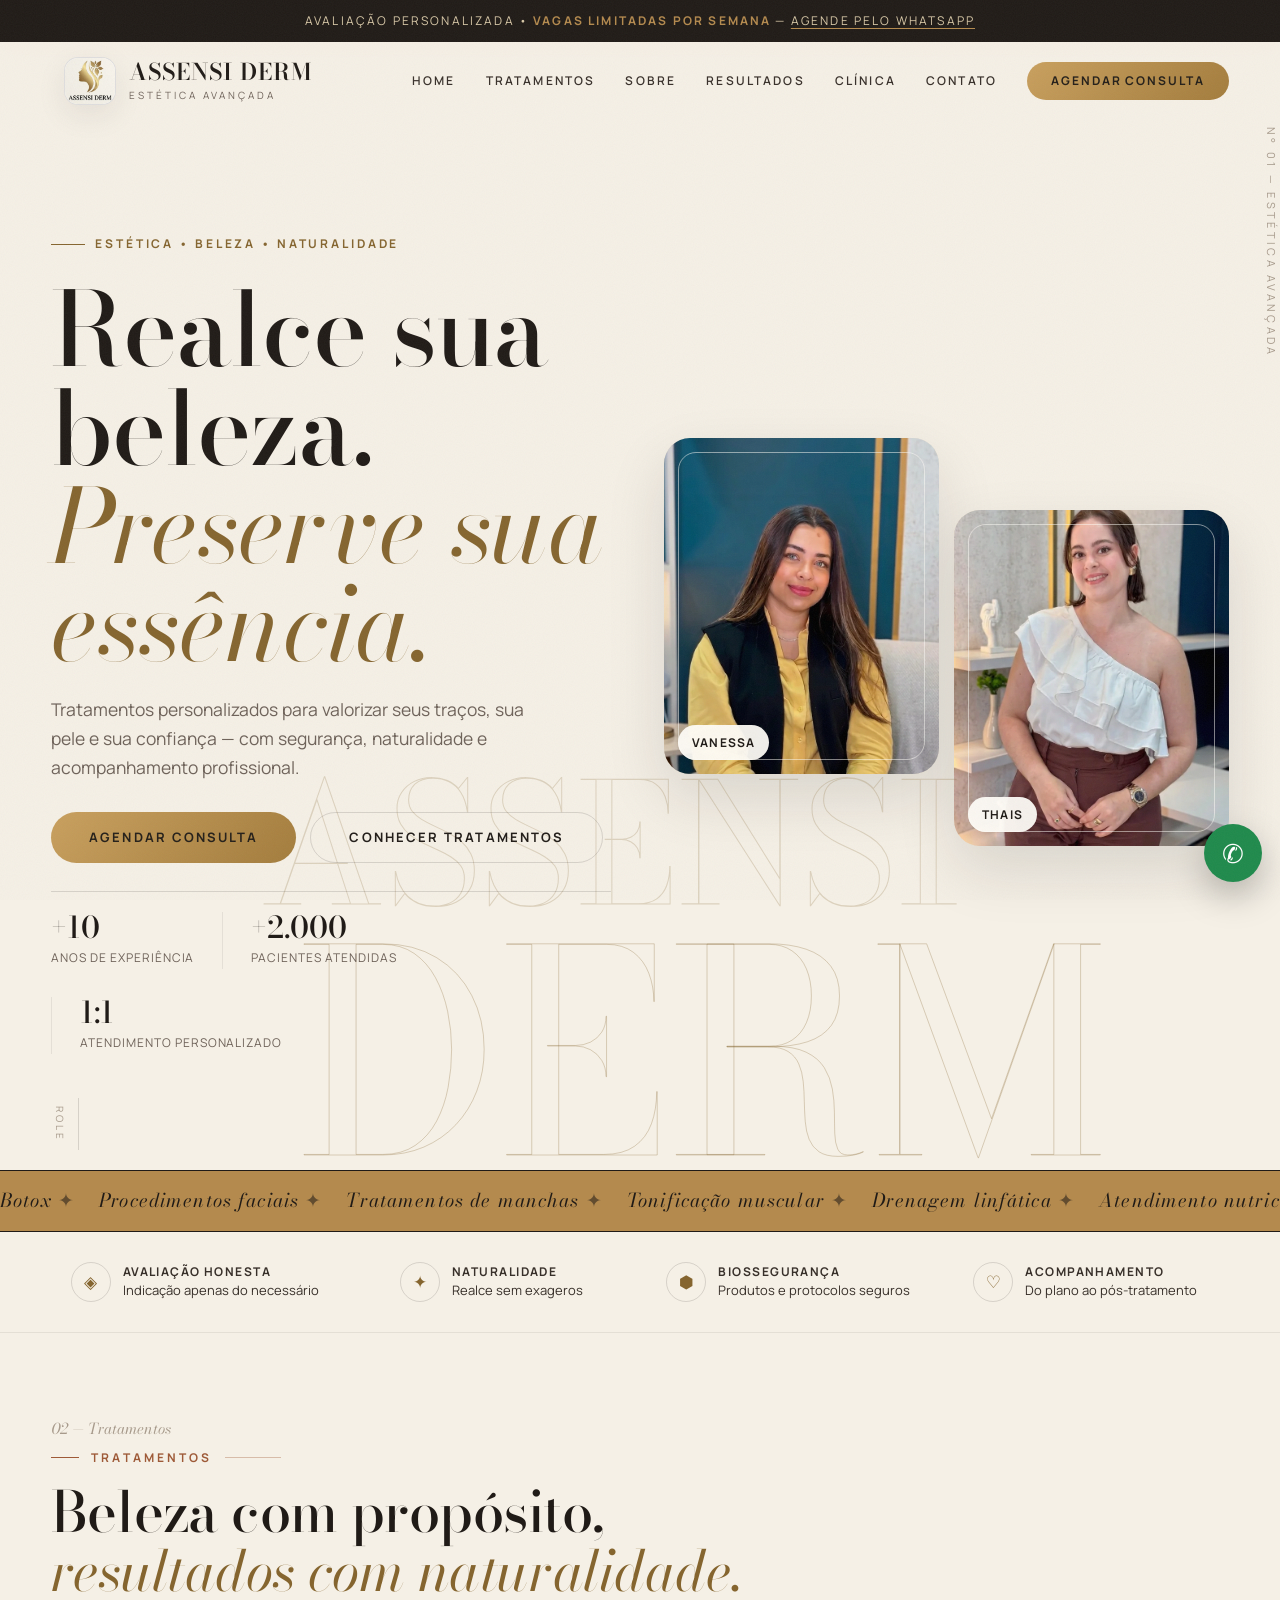
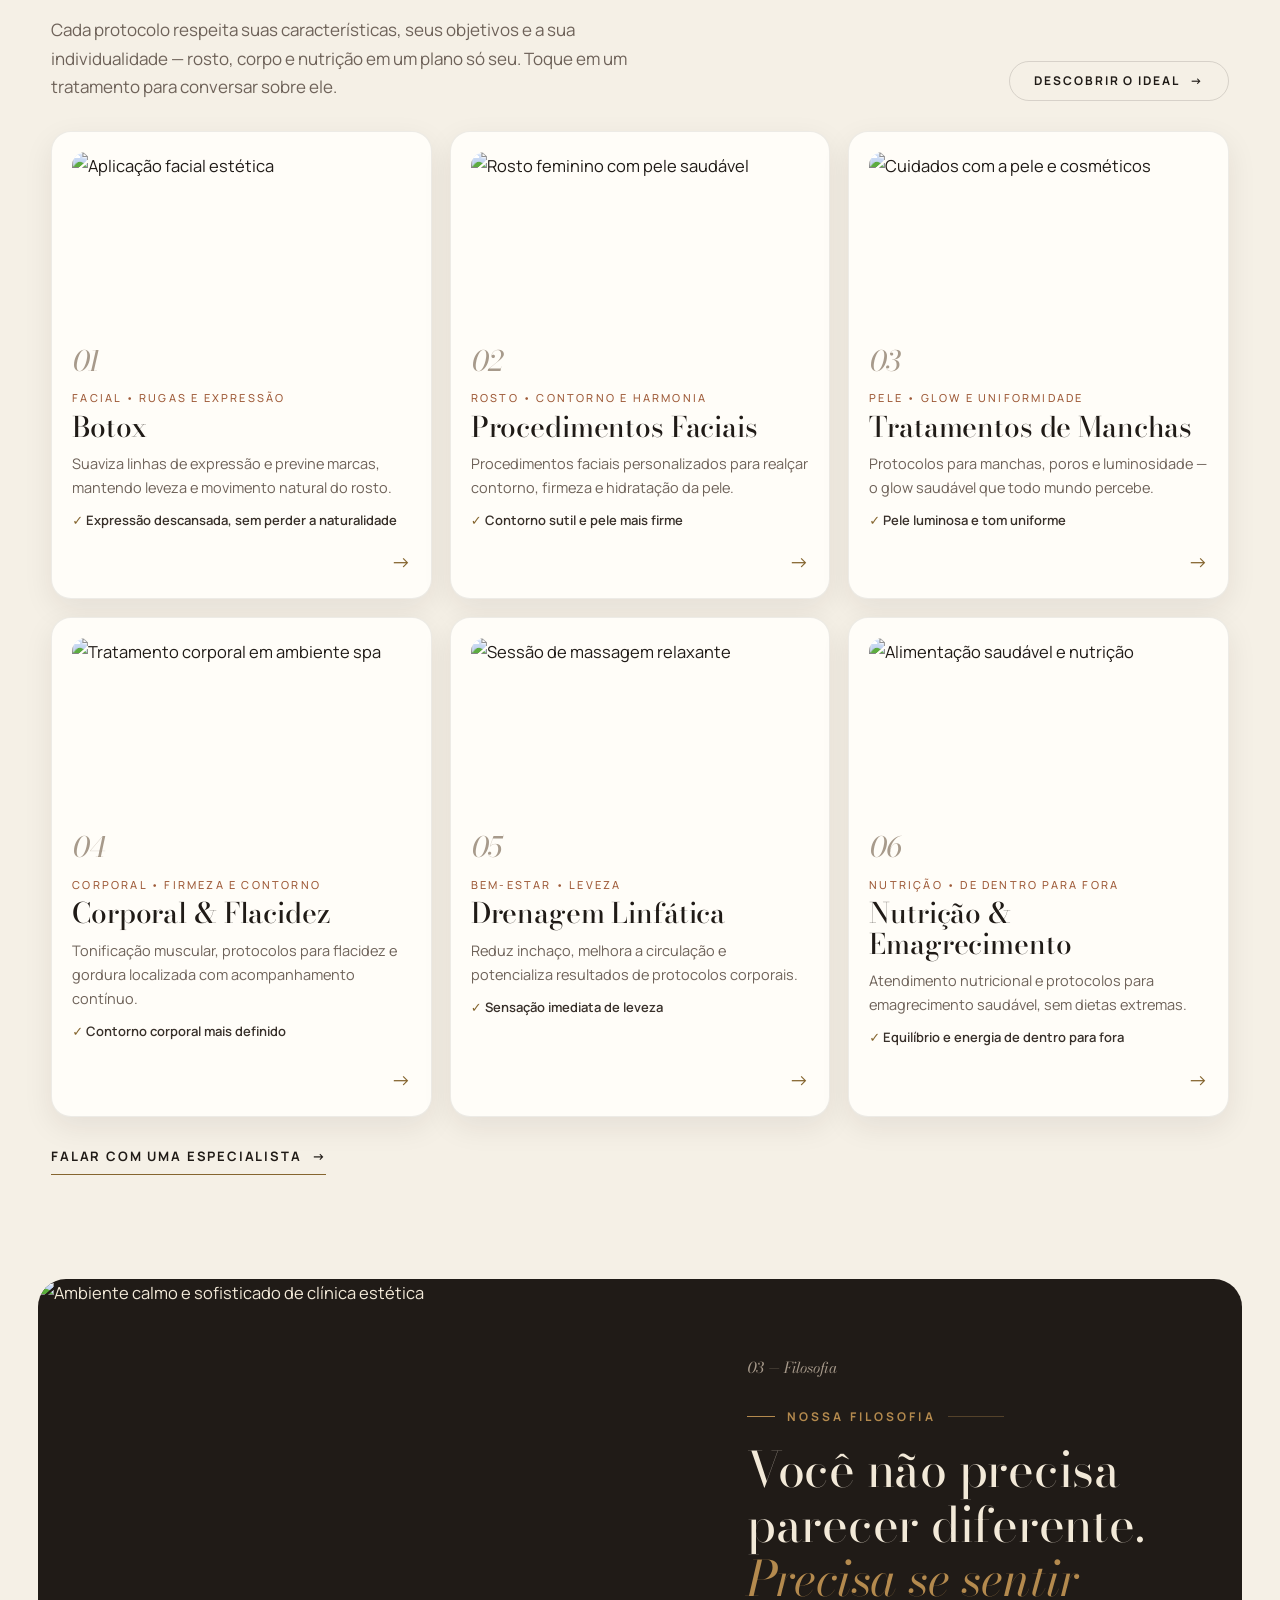
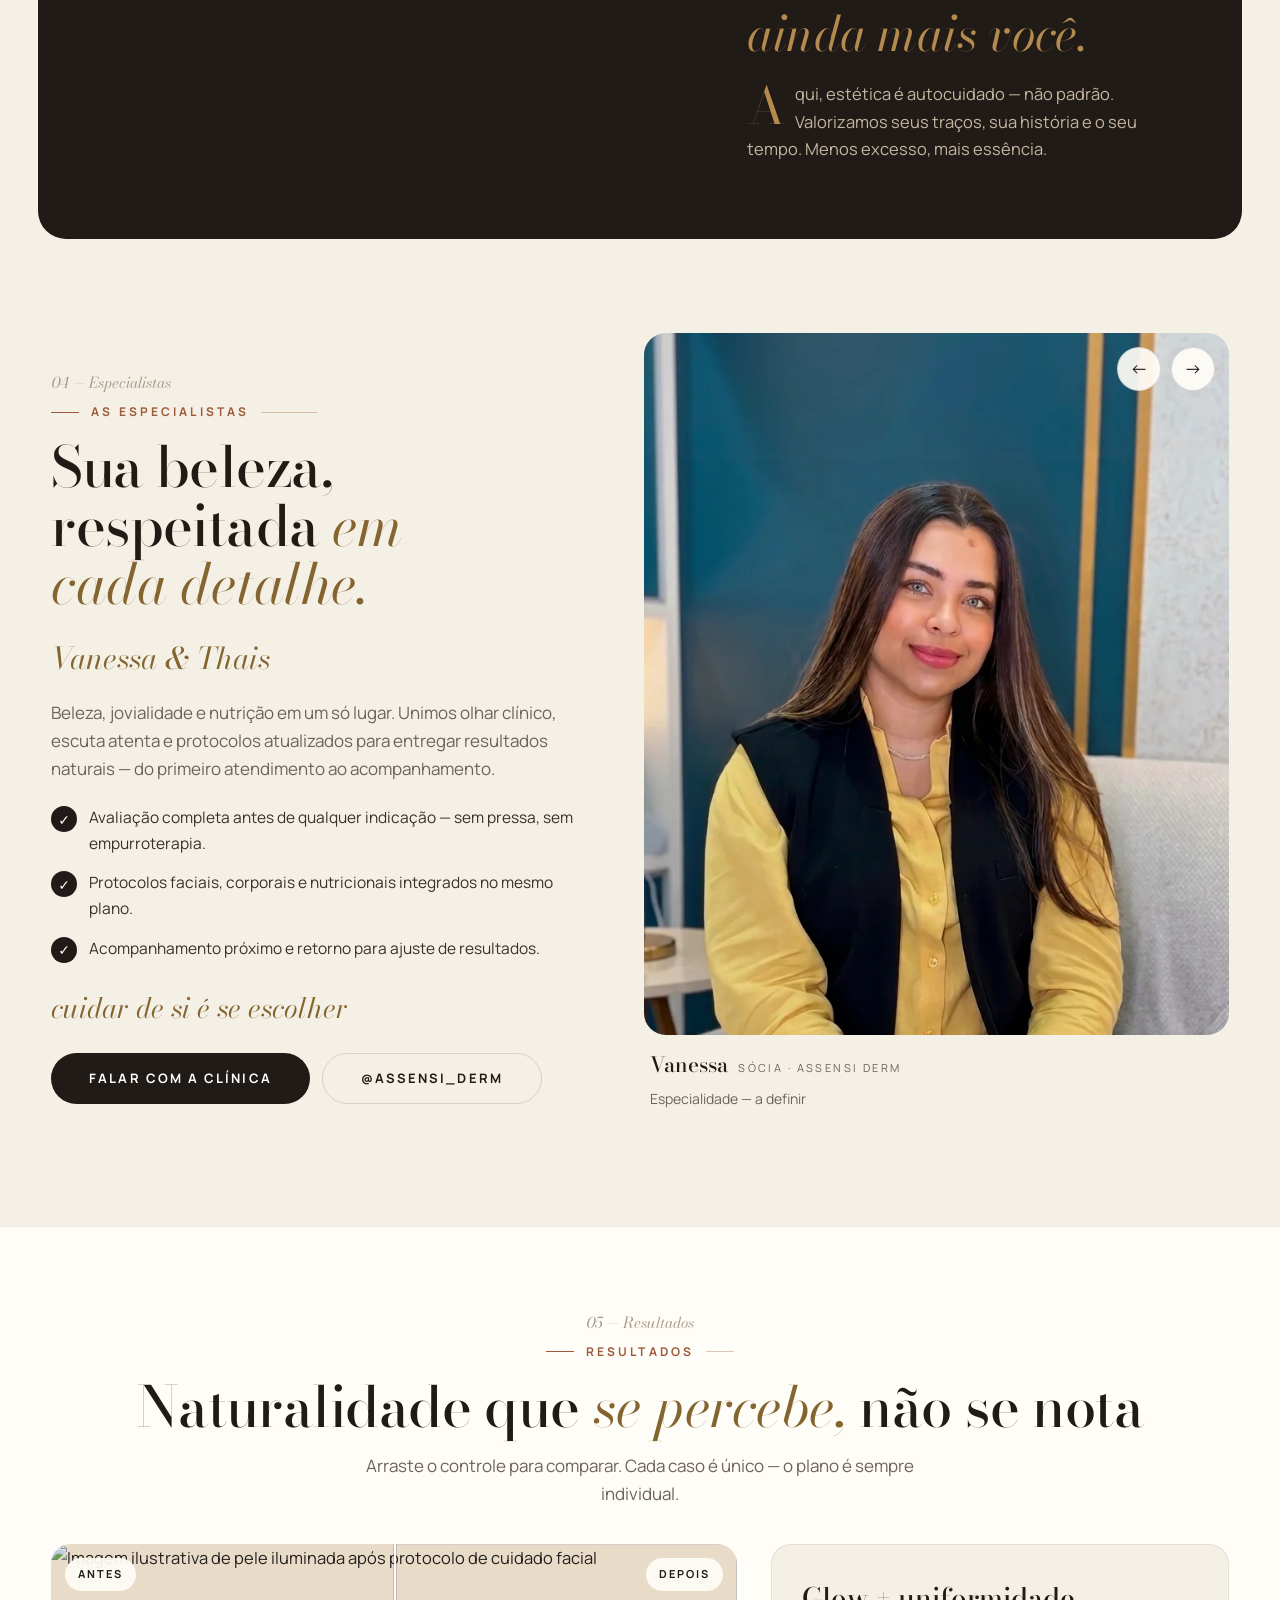
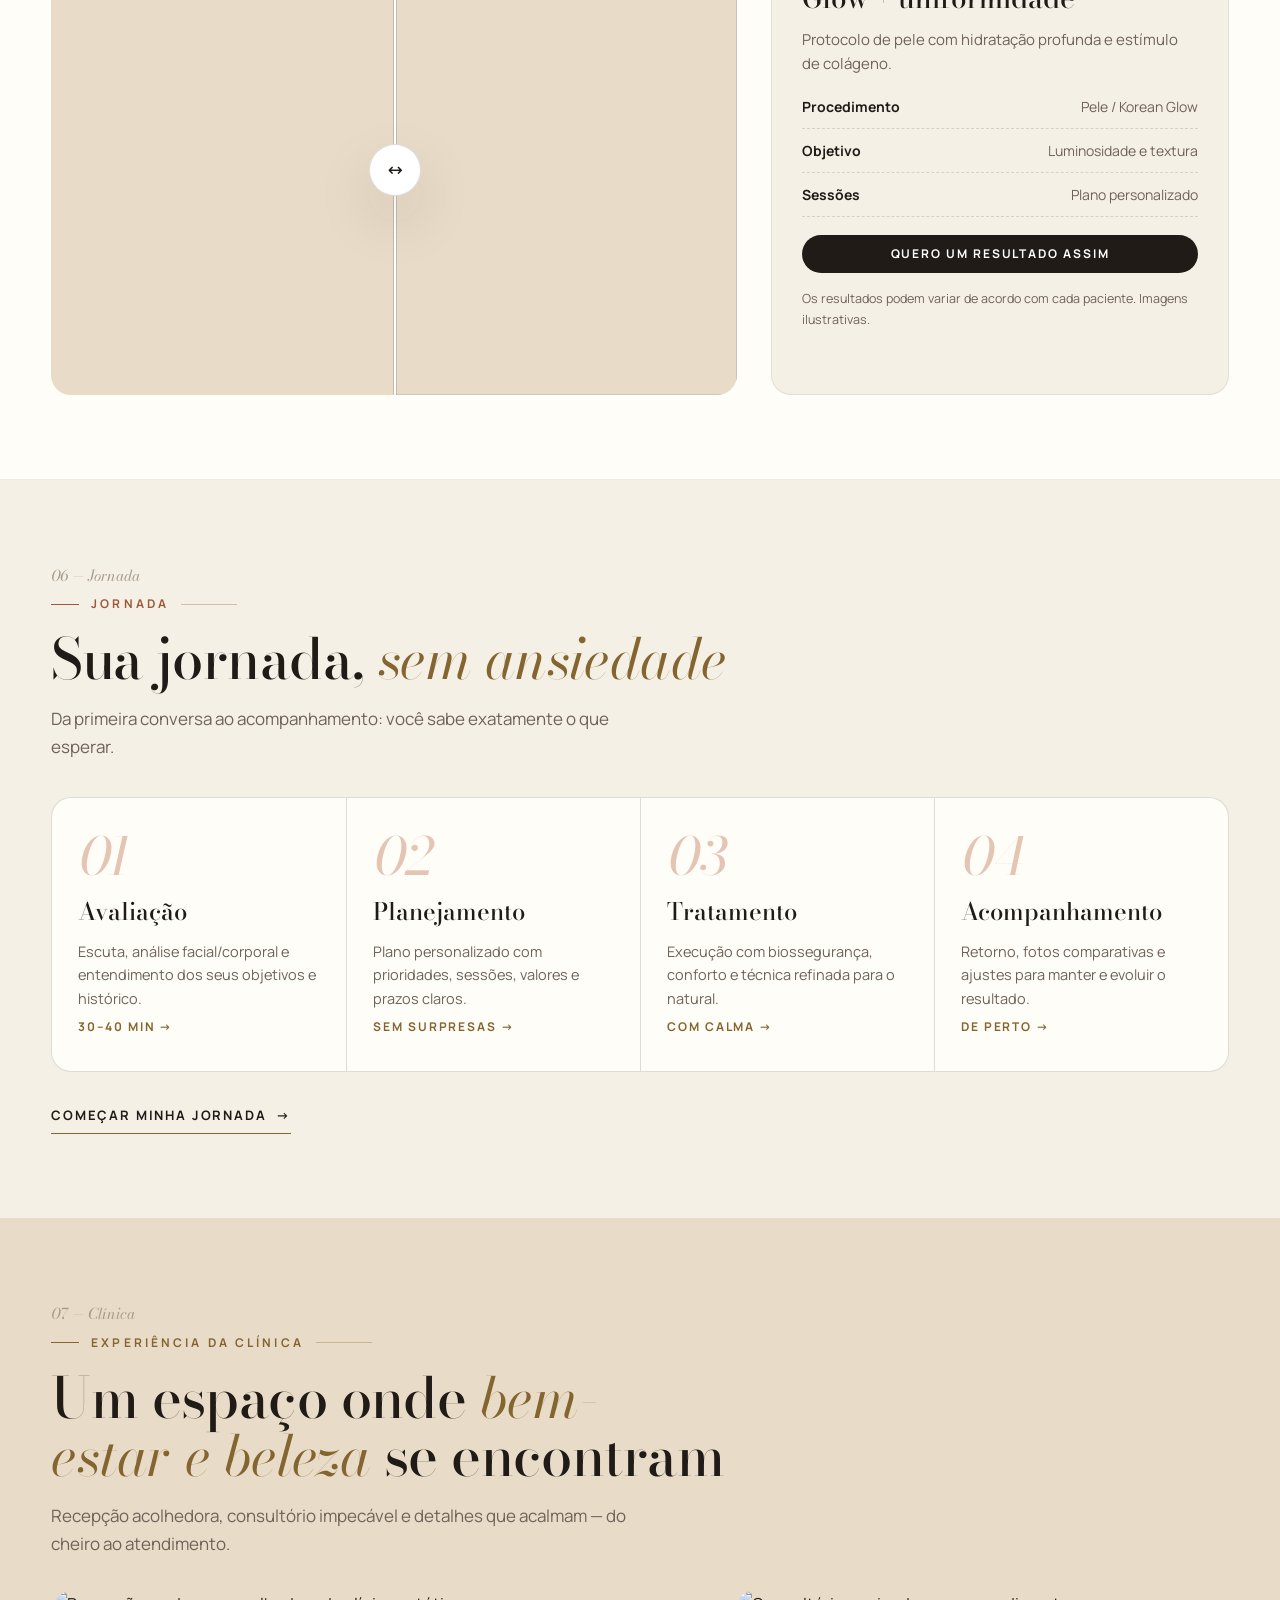
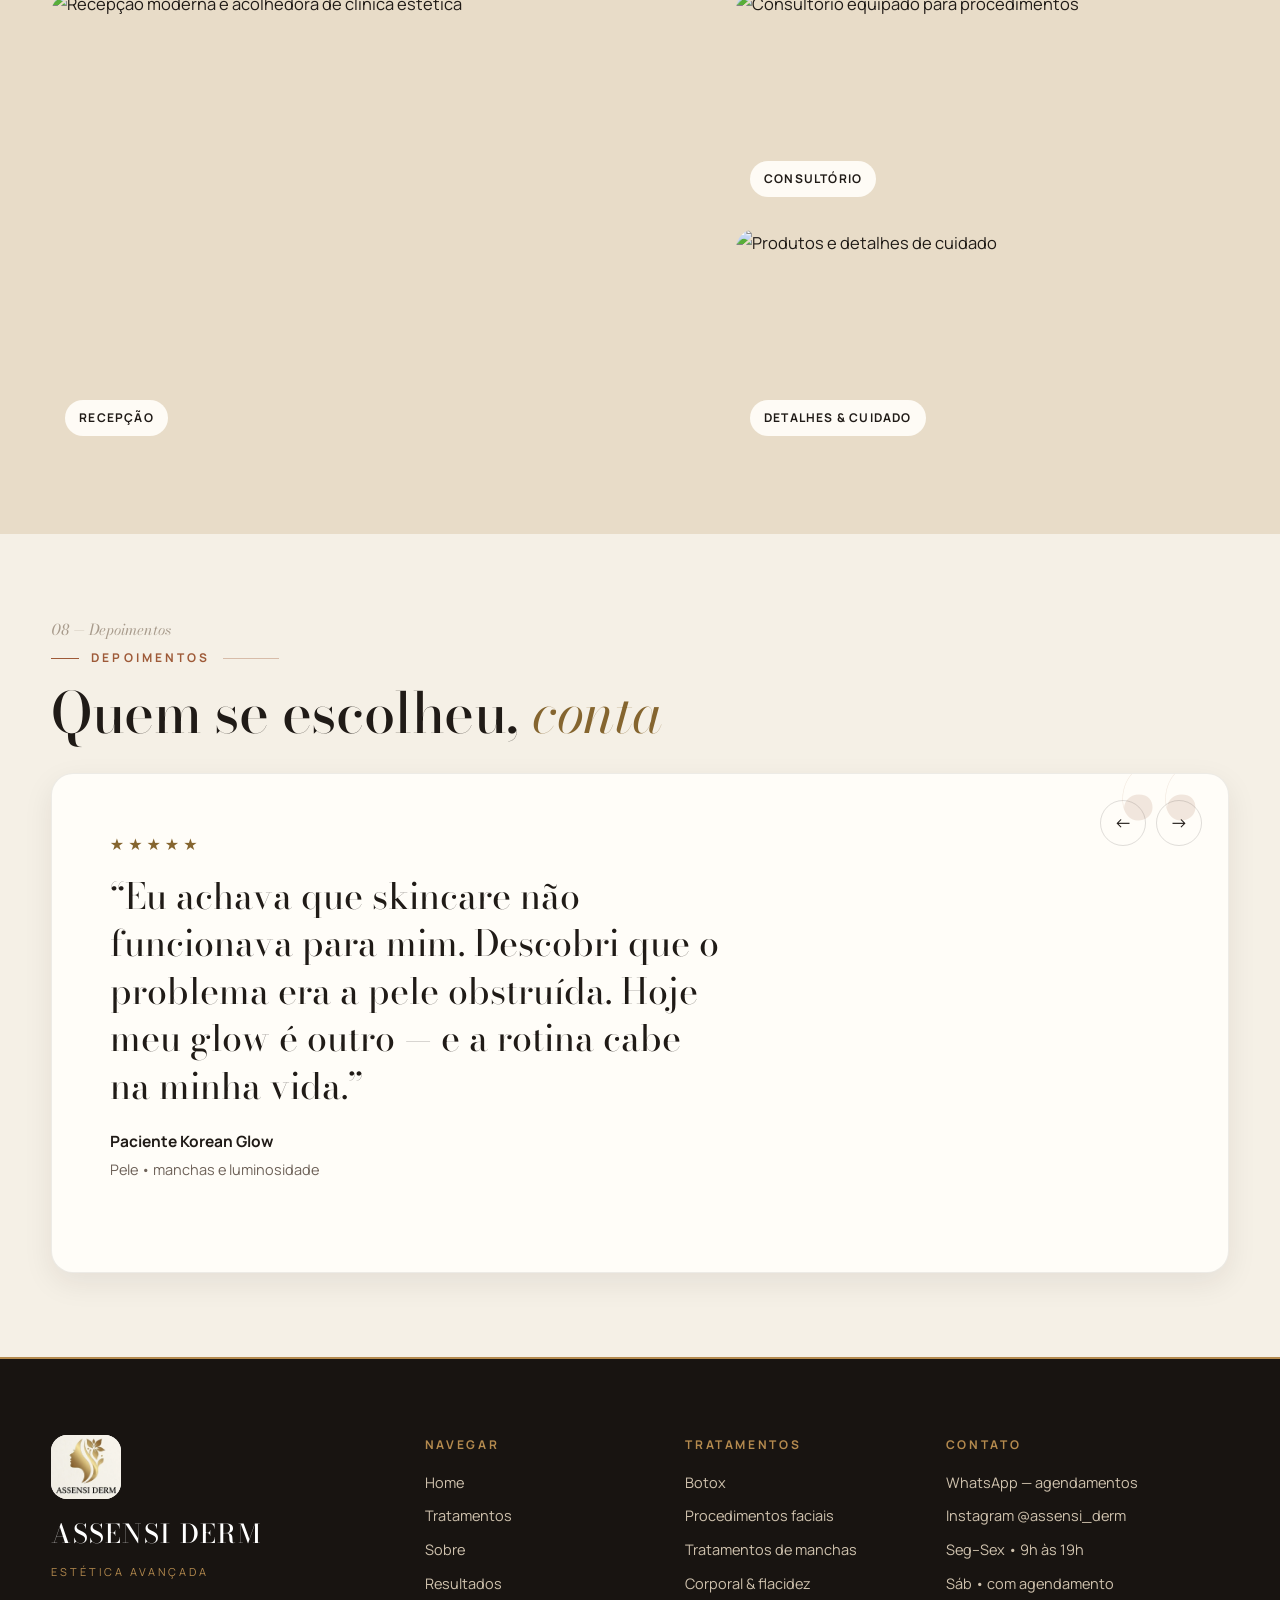
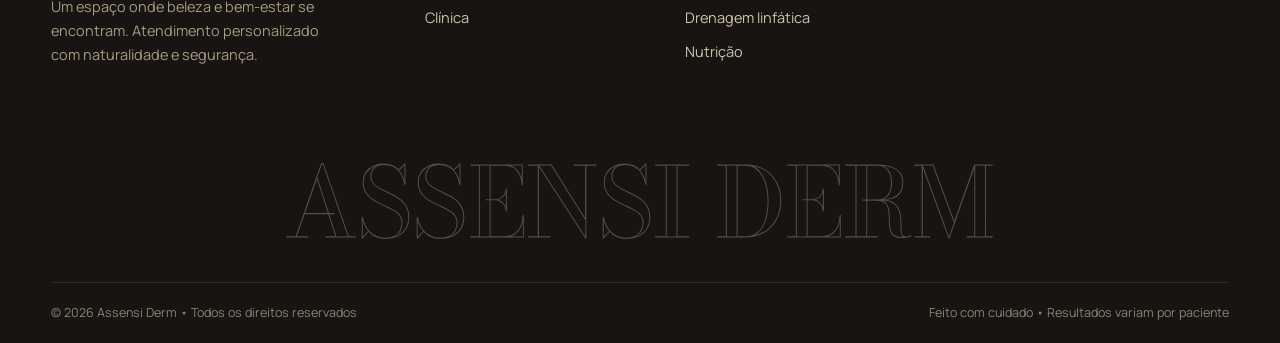
==== commit 52c3c33c: "responsive 100% + marquee bem lento (45s desktop / 220s mobile)" ====
--- a/index.html
+++ b/index.html
@@ -23,7 +23,7 @@
   <link rel="preconnect" href="https://images.unsplash.com">
   <link rel="preload" as="image" href="./01.webp" type="image/webp" fetchpriority="high">
   <link href="https://fonts.googleapis.com/css2?family=Bodoni+Moda:ital,opsz,wght@0,6..96,400..700;1,6..96,400..700&family=Manrope:wght@400;500;600;700&display=swap" rel="stylesheet">
-  <link rel="stylesheet" href="./assets/css/style.css?v=5">
+  <link rel="stylesheet" href="./assets/css/style.css?v=7">
   <noscript><style>.reveal,.reveal-img{opacity:1!important;transform:none!important;clip-path:none!important}.slide{opacity:1!important;transform:none!important;position:static!important;grid-area:auto!important}.dots,.car-nav,.mmenu,.burger{display:none!important}</style></noscript>
   <script type="application/ld+json">
   {
--- a/assets/css/style.css
+++ b/assets/css/style.css
@@ -143,6 +143,8 @@
   .hero-copy{margin-right:0;padding:0}
   .hero-media{max-width:560px;width:100%;margin-inline:auto}
   .hero-arch{max-height:520px;aspect-ratio:4/4.6}
+  .hero::before{font-size:clamp(80px,18vw,200px);bottom:-12px;transform:translateX(-35%)}
+  .hero::after{font-size:clamp(48px,11vw,130px);bottom:clamp(90px,14vw,180px);transform:translateX(-45%)}
 }
 @media(max-width:560px){
   .hero{padding:36px 0 44px}
@@ -150,9 +152,9 @@
   .hero-sub{font-size:16px}
   .hero-ctas{gap:10px}
   .hero-ctas .btn{flex:1 1 0;min-width:0;padding:17px 8px;font-size:11.5px}
-  .hero-proof{display:grid;grid-template-columns:repeat(3,1fr);gap:12px}
-  .hero-proof div b{font-size:21px}
-  .hero-proof div span{font-size:10.5px}
+  .hero-proof{display:grid;grid-template-columns:repeat(3,1fr);gap:10px}
+  .hero-proof div b{font-size:19px}
+  .hero-proof div span{font-size:10px;line-height:1.3}
   .hero-proof div+div{border-left:0;padding-left:0}
   .header-cta-mobile{padding:12px 18px}
   .brand-text b{font-size:19px}
@@ -161,18 +163,19 @@
 
 /* ---------- Marquee ---------- */
 .marquee{border-block:1px solid var(--ink);background:var(--gold);color:var(--ink);overflow:hidden;padding:14px 0}
-.marquee-track{display:flex;width:max-content;animation:mq 30s linear infinite}
+.marquee-track{display:flex;width:max-content;animation:mq 45s linear infinite;will-change:transform}
 .marquee-track span{font-family:var(--font-serif);font-size:19px;font-style:italic;letter-spacing:.06em;white-space:nowrap;padding-right:18px}
 .marquee-track b{color:var(--ink);opacity:.55;font-weight:400;font-style:normal;padding-right:18px;align-self:center}
+.marquee:hover .marquee-track{animation-play-state:paused}
 @keyframes mq{to{transform:translateX(-50%)}}
 @media(max-width:640px){
   .marquee{padding:11px 0}
-  .marquee-track{animation-duration:85s}
+  .marquee-track{animation-duration:220s}
   .marquee:active .marquee-track{animation-play-state:paused}
-  .marquee-track span{font-size:15px}
+  .marquee-track span{font-size:14px;letter-spacing:.04em}
 }
 @media(prefers-reduced-motion:reduce){
-  .marquee-track{animation-duration:120s}
+  .marquee-track{animation-duration:260s}
 }
 
 /* ---------- Trust ---------- */
@@ -367,7 +370,7 @@
 .footer .foot-h{margin:0 0 16px;font-size:12px;letter-spacing:.22em;text-transform:uppercase;color:var(--gold);font-weight:700}
 .footer ul{list-style:none;display:grid;gap:10px;font-size:14.5px}
 .footer ul a:hover{color:#fff;text-decoration:underline;text-underline-offset:4px}
-.foot-giant{font-family:var(--font-serif);font-weight:500;font-size:clamp(52px,10.5vw,168px);line-height:.95;letter-spacing:.01em;color:transparent;-webkit-text-stroke:1px rgba(207,194,174,.34);white-space:nowrap;margin:56px 0 0;user-select:none}
+.foot-giant{font-family:var(--font-serif);font-weight:500;font-size:clamp(36px,7.5vw,110px);line-height:.95;letter-spacing:.01em;color:transparent;-webkit-text-stroke:1px rgba(207,194,174,.34);white-space:nowrap;margin:56px 0 0;user-select:none;overflow:hidden;text-align:center}
 .foot-bottom{margin-top:34px;border-top:1px solid rgba(255,255,255,.1);padding:20px 0;display:flex;justify-content:space-between;gap:14px;flex-wrap:wrap;font-size:12.5px;color:#8d8172}
 .float-wa{position:fixed;right:18px;bottom:18px;z-index:80;width:58px;height:58px;border-radius:50%;background:#1f8a4c;color:#fff;display:grid;place-items:center;font-size:26px;box-shadow:0 14px 34px rgba(0,0,0,.25);transition:transform .25s}
 .float-wa:hover{transform:scale(1.07)}
@@ -375,7 +378,7 @@
 .to-top.show{opacity:1;pointer-events:auto;transform:none}
 .to-top:hover{background:#000;transform:translateY(-2px)}
 @media(max-width:960px){.foot-grid{grid-template-columns:1fr 1fr}}
-@media(max-width:560px){.foot-grid{grid-template-columns:1fr}.section{padding:64px 0}.foot-giant{white-space:normal}}
+@media(max-width:560px){.foot-grid{grid-template-columns:1fr}.section{padding:64px 0}.foot-giant{white-space:normal;overflow:visible}}
 
 /* ---------- Reveal ---------- */
 .reveal{opacity:0;transform:translateY(26px);transition:opacity .7s var(--ease),transform .7s var(--ease)}
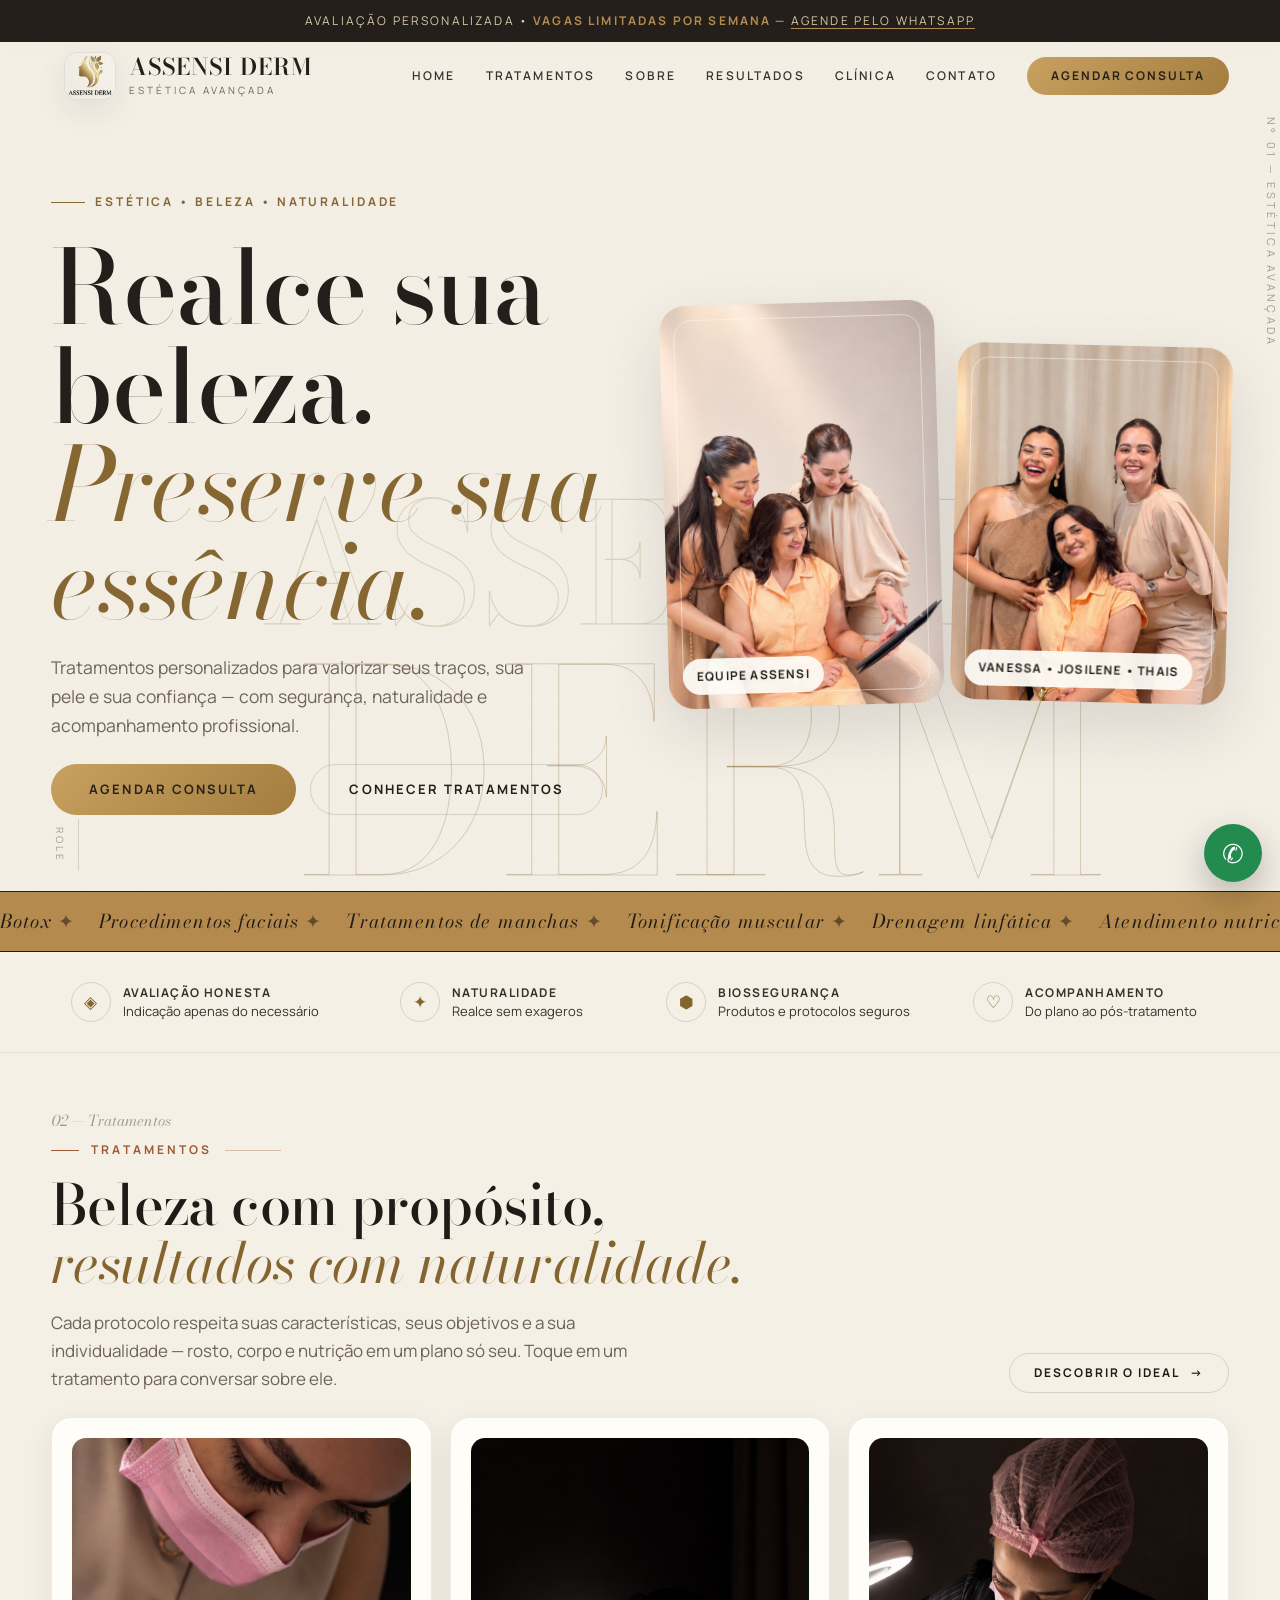
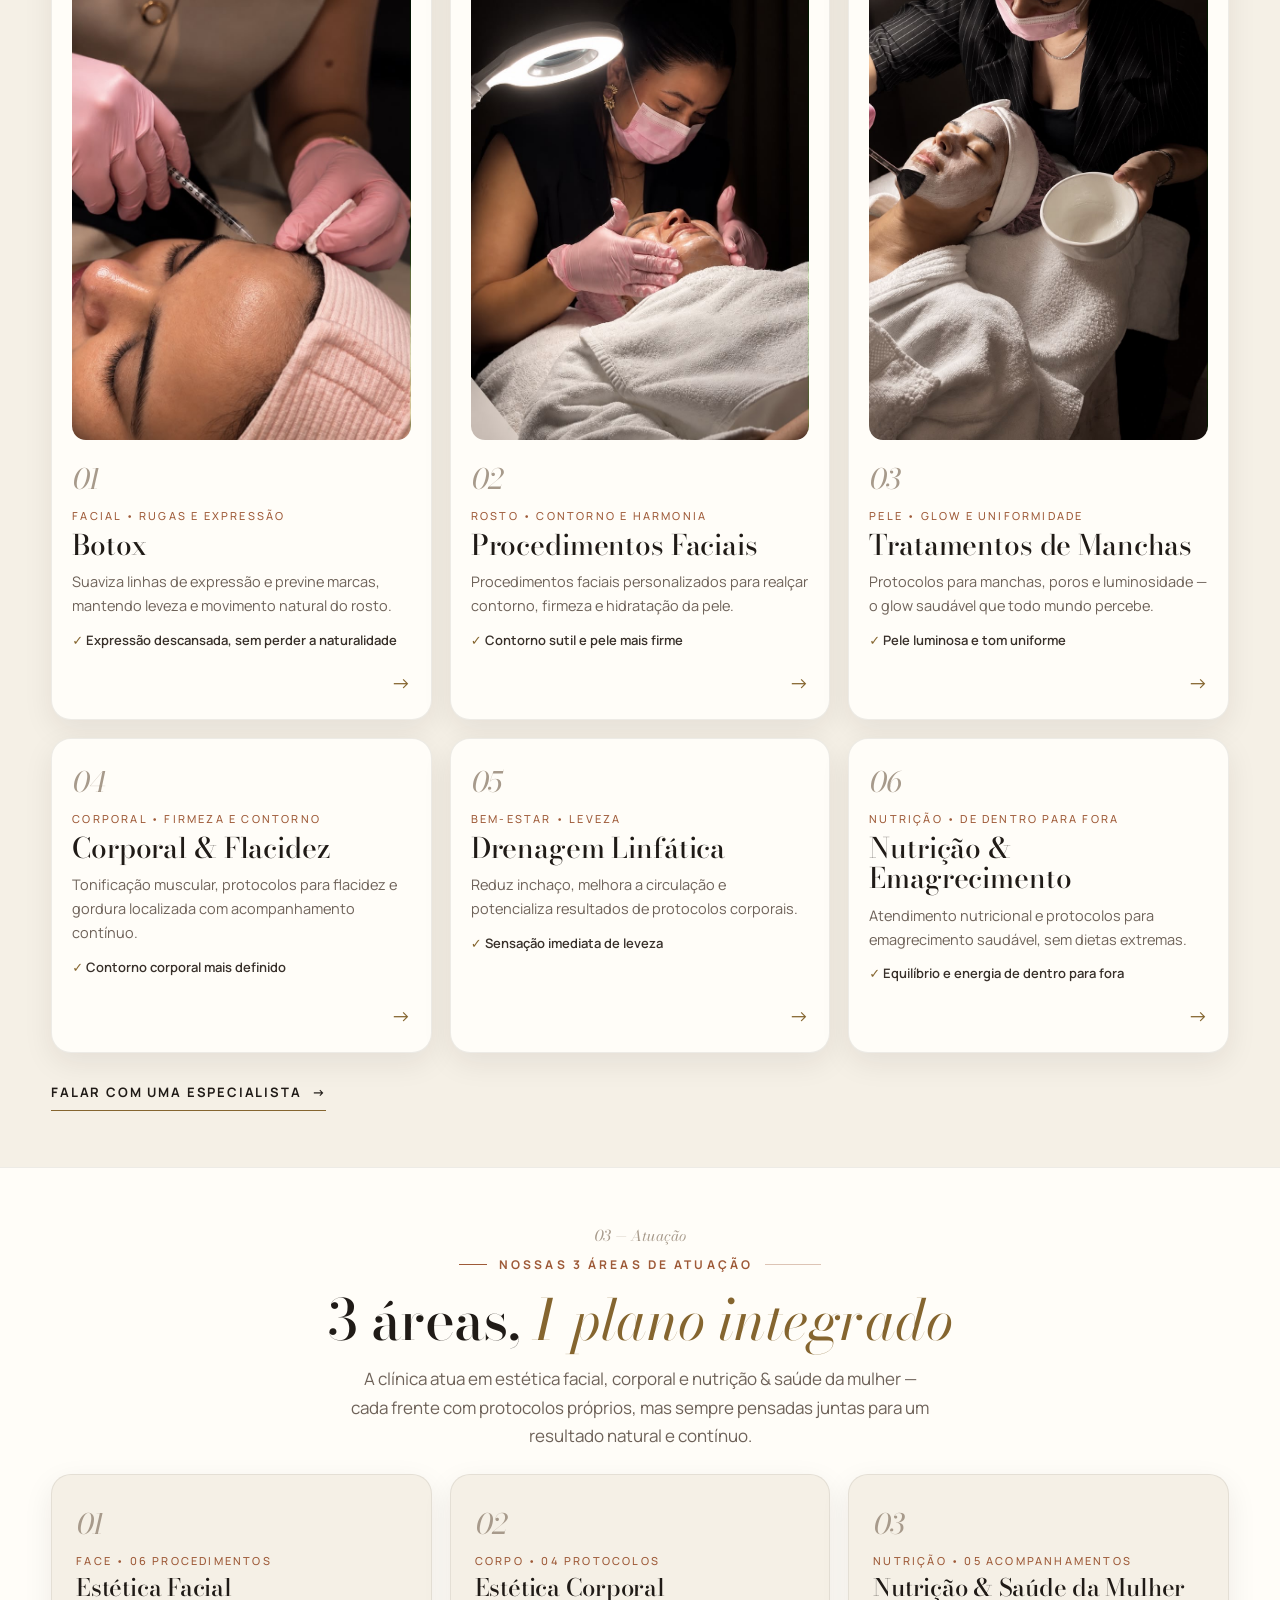
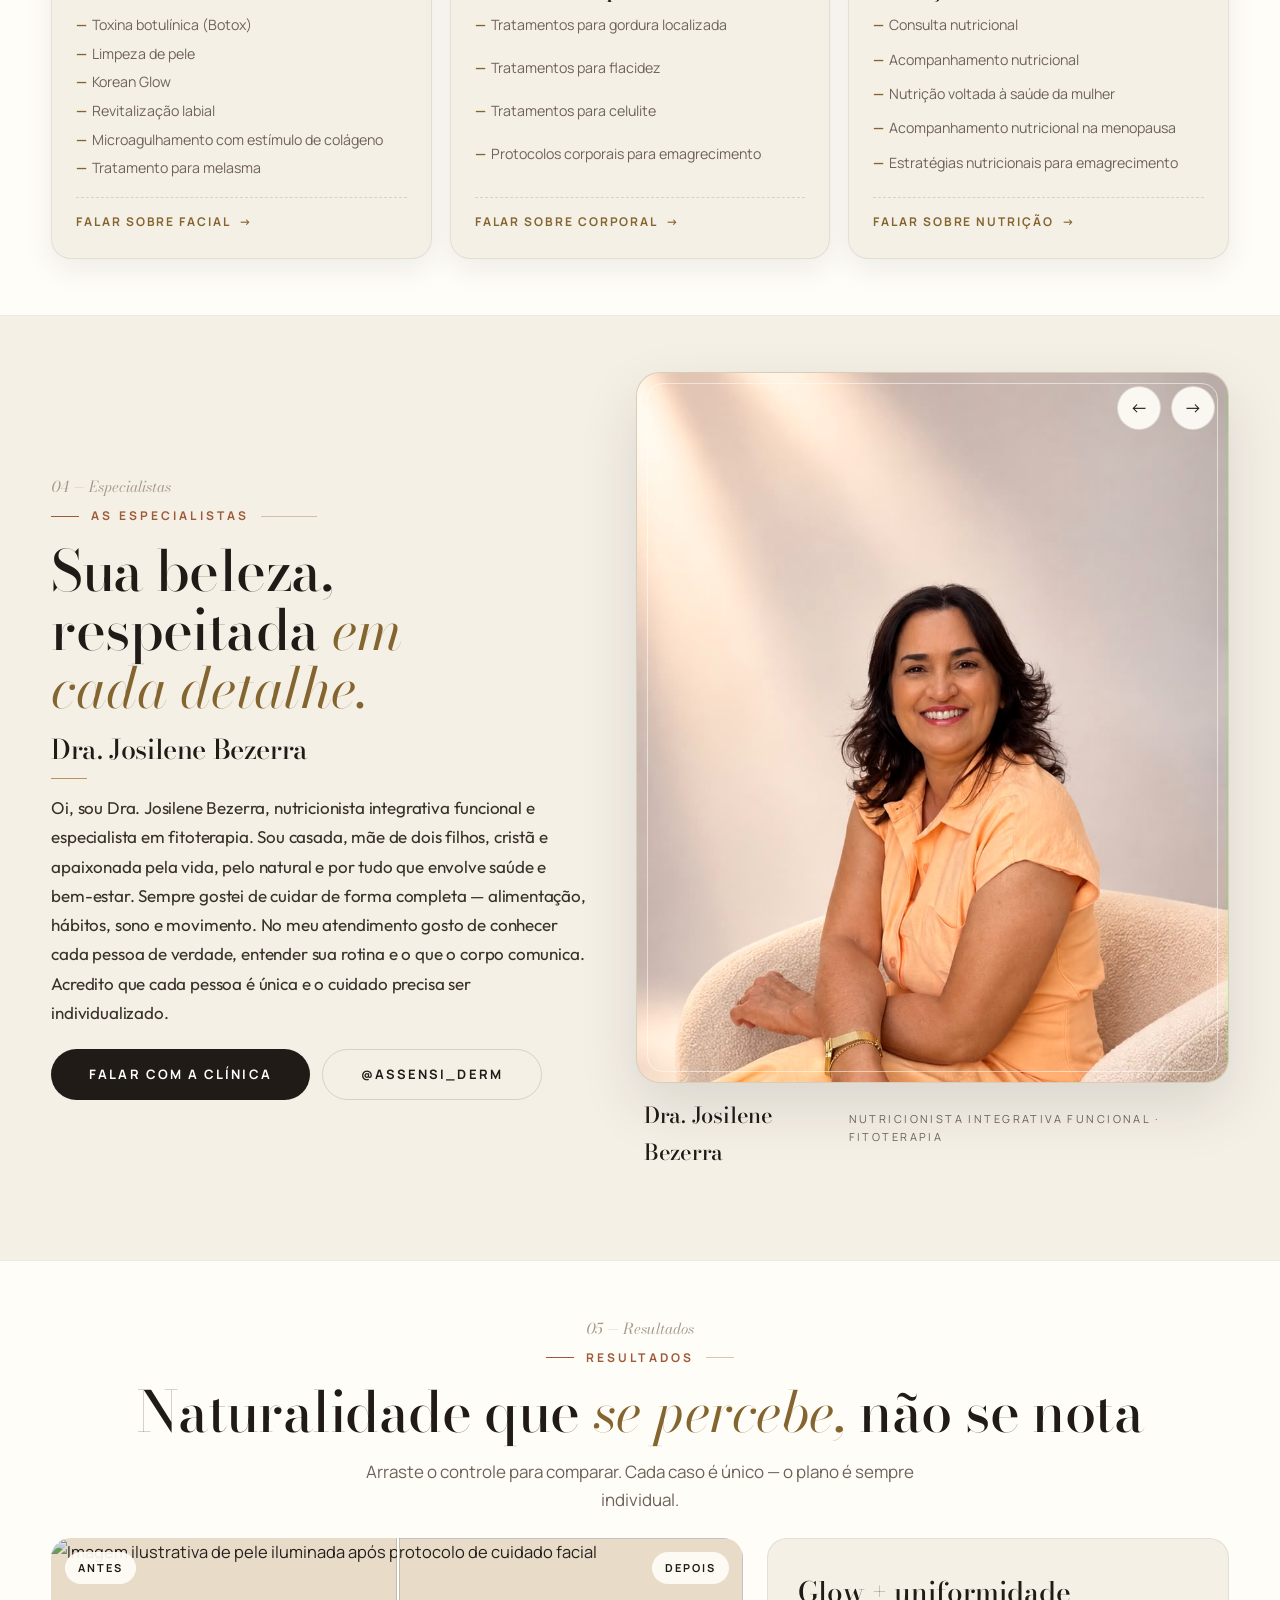
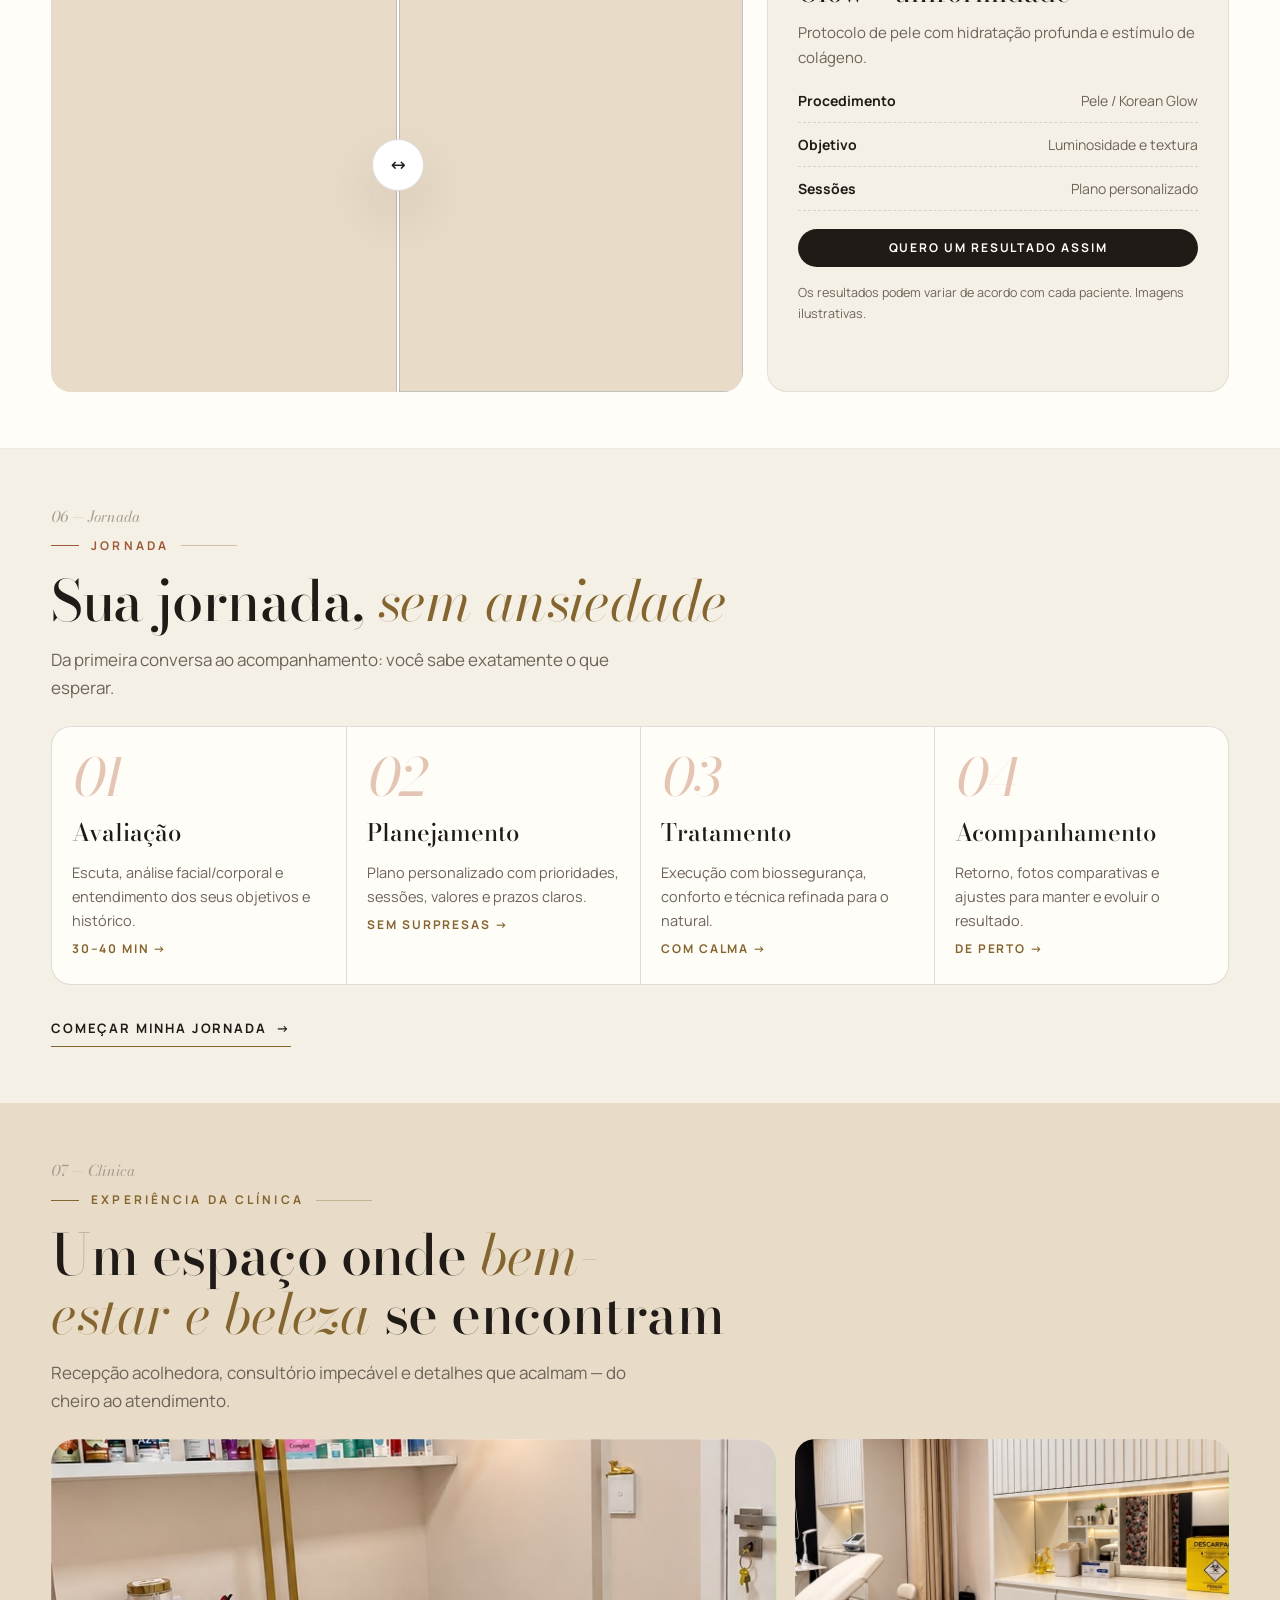
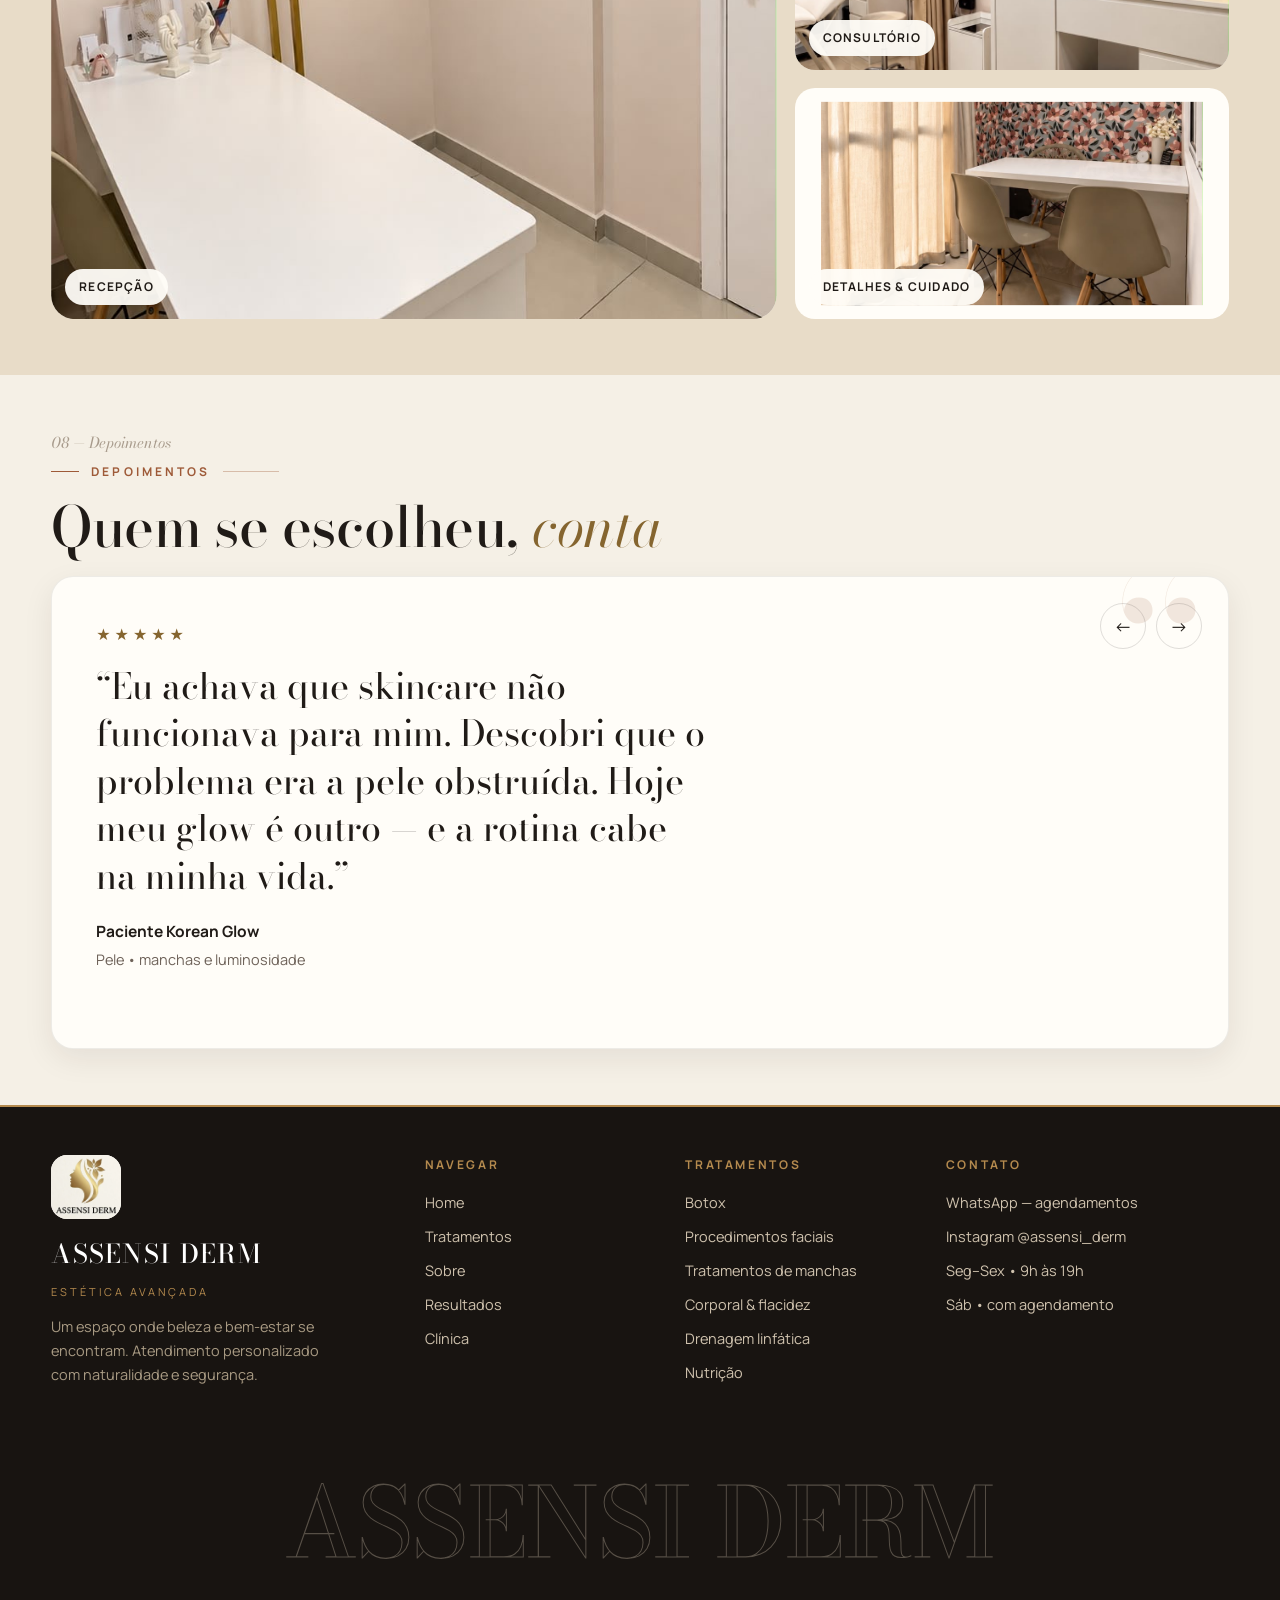
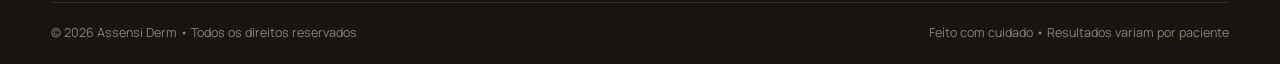
==== commit 7497070a: "feat: hero invert mobile, Outfit bios, 3 frentes, vertical 9/16, compress, fix hero lettering z-inde" ====
--- a/index.html
+++ b/index.html
@@ -21,9 +21,9 @@
   <link rel="preconnect" href="https://fonts.googleapis.com">
   <link rel="preconnect" href="https://fonts.gstatic.com" crossorigin>
   <link rel="preconnect" href="https://images.unsplash.com">
-  <link rel="preload" as="image" href="./01.webp" type="image/webp" fetchpriority="high">
-  <link href="https://fonts.googleapis.com/css2?family=Bodoni+Moda:ital,opsz,wght@0,6..96,400..700;1,6..96,400..700&family=Manrope:wght@400;500;600;700&display=swap" rel="stylesheet">
-  <link rel="stylesheet" href="./assets/css/style.css?v=7">
+  <link rel="preload" as="image" href="./hero-trio-tablet.jpeg" fetchpriority="high">
+  <link href="https://fonts.googleapis.com/css2?family=Bodoni+Moda:ital,opsz,wght@0,6..96,400..700;1,6..96,400..700&family=Manrope:wght@400;500;600;700&family=Outfit:wght@400;500;600&display=swap" rel="stylesheet">
+  <link rel="stylesheet" href="./assets/css/style.css?v=31">
   <noscript><style>.reveal,.reveal-img{opacity:1!important;transform:none!important;clip-path:none!important}.slide{opacity:1!important;transform:none!important;position:static!important;grid-area:auto!important}.dots,.car-nav,.mmenu,.burger{display:none!important}</style></noscript>
   <script type="application/ld+json">
   {
@@ -100,22 +100,18 @@
             <a class="btn btn-gold" href="https://wa.me/5500000000000?text=Ol%C3%A1!%20Quero%20agendar%20minha%20avalia%C3%A7%C3%A3o%20—%20Assensi%20Derm" target="_blank" rel="noopener">Agendar consulta</a>
             <a class="btn btn-outline" href="#tratamentos">Conhecer tratamentos</a>
           </div>
-          <div class="hero-proof reveal d4" aria-label="Diferenciais">
-            <div><b>+10</b><span>anos de experiência</span></div>
-            <div><b>+2.000</b><span>pacientes atendidas</span></div>
-            <div><b>1:1</b><span>atendimento personalizado</span></div>
-          </div>
+
         </div>
         <div class="hero-media reveal">
           <div class="hero-arch">
-            <picture><source srcset="./01.webp" type="image/webp"><img src="./01.jpg" alt="Vanessa, sócia da Assensi Derm, sorrindo na recepção da clínica" width="704" height="1524" fetchpriority="high" decoding="async"></picture>
+            <img src="./hero-trio-tablet.jpeg" alt="Vanessa, Thais e Josilene — sócias da Assensi Derm analisando tablet" width="704" height="1056" fetchpriority="high" decoding="async">
             <div class="hero-frame" aria-hidden="true"></div>
-            <span class="clinic-cap">Vanessa</span>
+            <span class="clinic-cap">Equipe Assensi</span>
           </div>
           <div class="hero-arch hero-arch--off">
-            <picture><source srcset="./02.webp" type="image/webp"><img src="./02.jpg" alt="Thais, sócia da Assensi Derm, na recepção da clínica" width="704" height="1524" decoding="async"></picture>
+            <img src="./hero-trio-pose.jpeg" alt="Vanessa, Josilene e Thais — sócias da Assensi Derm juntas" width="704" height="1056" decoding="async">
             <div class="hero-frame" aria-hidden="true"></div>
-            <span class="clinic-cap">Thais</span>
+            <span class="clinic-cap">Vanessa • Josilene • Thais</span>
           </div>
         </div>
       </div>
@@ -157,7 +153,7 @@
             <h3><small>Facial • Rugas e expressão</small>Botox</h3>
             <p>Suaviza linhas de expressão e previne marcas, mantendo leveza e movimento natural do rosto.</p>
             <span class="treat-benefit">Expressão descansada, sem perder a naturalidade</span>
-            <img class="treat-img" src="https://images.unsplash.com/photo-1629909615184-74f495363b67?auto=format&fit=crop&w=400&q=70" srcset="https://images.unsplash.com/photo-1629909615184-74f495363b67?auto=format&fit=crop&w=400&q=70 400w, https://images.unsplash.com/photo-1629909615184-74f495363b67?auto=format&fit=crop&w=800&q=70 800w" sizes="(max-width:640px) 100vw, (max-width:1020px) 50vw, 400px" alt="Aplicação facial estética" loading="lazy">
+            <img class="treat-img" src="./botox.jpeg" alt="Procedimento de botox — Assensi Derm" loading="lazy">
             <span class="treat-arrow" aria-hidden="true">→</span>
           </article>
           <article class="treat-row reveal" tabindex="0" role="button" data-treatment="Procedimentos faciais" aria-label="Conversar sobre procedimentos faciais">
@@ -165,7 +161,7 @@
             <h3><small>Rosto • Contorno e harmonia</small>Procedimentos Faciais</h3>
             <p>Procedimentos faciais personalizados para realçar contorno, firmeza e hidratação da pele.</p>
             <span class="treat-benefit">Contorno sutil e pele mais firme</span>
-            <img class="treat-img" src="https://images.unsplash.com/photo-1616394584738-fc6e612e71b9?auto=format&fit=crop&w=400&q=70" srcset="https://images.unsplash.com/photo-1616394584738-fc6e612e71b9?auto=format&fit=crop&w=400&q=70 400w, https://images.unsplash.com/photo-1616394584738-fc6e612e71b9?auto=format&fit=crop&w=800&q=70 800w" sizes="(max-width:640px) 100vw, (max-width:1020px) 50vw, 400px" alt="Rosto feminino com pele saudável" loading="lazy">
+            <img class="treat-img" src="./limpeza-de-pele.jpeg" alt="Limpeza de pele — procedimento facial Assensi Derm" loading="lazy">
             <span class="treat-arrow" aria-hidden="true">→</span>
           </article>
           <article class="treat-row reveal" tabindex="0" role="button" data-treatment="Tratamentos de manchas" aria-label="Conversar sobre tratamentos para pele">
@@ -173,31 +169,28 @@
             <h3><small>Pele • Glow e uniformidade</small>Tratamentos de Manchas</h3>
             <p>Protocolos para manchas, poros e luminosidade — o glow saudável que todo mundo percebe.</p>
             <span class="treat-benefit">Pele luminosa e tom uniforme</span>
-            <img class="treat-img" src="https://images.unsplash.com/photo-1556228720-195a672e8a03?auto=format&fit=crop&w=400&q=70" srcset="https://images.unsplash.com/photo-1556228720-195a672e8a03?auto=format&fit=crop&w=400&q=70 400w, https://images.unsplash.com/photo-1556228720-195a672e8a03?auto=format&fit=crop&w=800&q=70 800w" sizes="(max-width:640px) 100vw, (max-width:1020px) 50vw, 400px" alt="Cuidados com a pele e cosméticos" loading="lazy">
-            <span class="treat-arrow" aria-hidden="true">→</span>
-          </article>
-          <article class="treat-row reveal" tabindex="0" role="button" data-treatment="Tratamentos corporais e flacidez" aria-label="Conversar sobre tratamentos corporais">
+            <img class="treat-img" src="./korean-glow.jpeg" alt="Korean Glow — tratamento de pele Assensi Derm" loading="lazy">
+            <span class="treat-arrow" aria-hidden="true">→</span>
+          </article>
+          <article class="treat-row reveal no-img" tabindex="0" role="button" data-treatment="Tratamentos corporais e flacidez" aria-label="Conversar sobre tratamentos corporais">
             <span class="treat-num">04</span>
             <h3><small>Corporal • Firmeza e contorno</small>Corporal &amp; Flacidez</h3>
             <p>Tonificação muscular, protocolos para flacidez e gordura localizada com acompanhamento contínuo.</p>
             <span class="treat-benefit">Contorno corporal mais definido</span>
-            <img class="treat-img" src="https://images.unsplash.com/photo-1540555700478-4be289fbecef?auto=format&fit=crop&w=400&q=70" srcset="https://images.unsplash.com/photo-1540555700478-4be289fbecef?auto=format&fit=crop&w=400&q=70 400w, https://images.unsplash.com/photo-1540555700478-4be289fbecef?auto=format&fit=crop&w=800&q=70 800w" sizes="(max-width:640px) 100vw, (max-width:1020px) 50vw, 400px" alt="Tratamento corporal em ambiente spa" loading="lazy">
-            <span class="treat-arrow" aria-hidden="true">→</span>
-          </article>
-          <article class="treat-row reveal" tabindex="0" role="button" data-treatment="Drenagem linfática" aria-label="Conversar sobre drenagem linfática">
+            <span class="treat-arrow" aria-hidden="true">→</span>
+          </article>
+          <article class="treat-row reveal no-img" tabindex="0" role="button" data-treatment="Drenagem linfática" aria-label="Conversar sobre drenagem linfática">
             <span class="treat-num">05</span>
             <h3><small>Bem-estar • Leveza</small>Drenagem Linfática</h3>
             <p>Reduz inchaço, melhora a circulação e potencializa resultados de protocolos corporais.</p>
             <span class="treat-benefit">Sensação imediata de leveza</span>
-            <img class="treat-img" src="https://images.unsplash.com/photo-1600334129128-685c5582fd35?auto=format&fit=crop&w=400&q=70" srcset="https://images.unsplash.com/photo-1600334129128-685c5582fd35?auto=format&fit=crop&w=400&q=70 400w, https://images.unsplash.com/photo-1600334129128-685c5582fd35?auto=format&fit=crop&w=800&q=70 800w" sizes="(max-width:640px) 100vw, (max-width:1020px) 50vw, 400px" alt="Sessão de massagem relaxante" loading="lazy">
-            <span class="treat-arrow" aria-hidden="true">→</span>
-          </article>
-          <article class="treat-row reveal" tabindex="0" role="button" data-treatment="Atendimento nutricional e protocolos para emagrecimento" aria-label="Conversar sobre nutrição e emagrecimento">
+            <span class="treat-arrow" aria-hidden="true">→</span>
+          </article>
+          <article class="treat-row reveal no-img" tabindex="0" role="button" data-treatment="Atendimento nutricional e protocolos para emagrecimento" aria-label="Conversar sobre nutrição e emagrecimento">
             <span class="treat-num">06</span>
             <h3><small>Nutrição • De dentro para fora</small>Nutrição &amp; Emagrecimento</h3>
             <p>Atendimento nutricional e protocolos para emagrecimento saudável, sem dietas extremas.</p>
             <span class="treat-benefit">Equilíbrio e energia de dentro para fora</span>
-            <img class="treat-img" src="https://images.unsplash.com/photo-1490645935967-10de6ba17061?auto=format&fit=crop&w=400&q=70" srcset="https://images.unsplash.com/photo-1490645935967-10de6ba17061?auto=format&fit=crop&w=400&q=70 400w, https://images.unsplash.com/photo-1490645935967-10de6ba17061?auto=format&fit=crop&w=800&q=70 800w" sizes="(max-width:640px) 100vw, (max-width:1020px) 50vw, 400px" alt="Alimentação saudável e nutrição" loading="lazy">
             <span class="treat-arrow" aria-hidden="true">→</span>
           </article>
         </div>
@@ -207,23 +200,57 @@
       </div>
     </section>
 
-    <!-- PHILOSOPHY -->
-    <section class="philo-section" aria-label="Filosofia da clínica">
-      <div class="philo reveal">
-        <div class="philo-grid">
-          <div class="philo-media">
-            <img src="https://images.unsplash.com/photo-1540555700478-4be289fbecef?auto=format&fit=crop&w=1000&q=80" srcset="https://images.unsplash.com/photo-1540555700478-4be289fbecef?auto=format&fit=crop&w=600&q=70 600w, https://images.unsplash.com/photo-1540555700478-4be289fbecef?auto=format&fit=crop&w=1000&q=80 1000w" sizes="(max-width:900px) 100vw, 670px" alt="Ambiente calmo e sofisticado de clínica estética" loading="lazy">
-          </div>
-          <div class="philo-text">
-            <h2 class="sr-only">Nossa filosofia</h2>
-            <span class="sec-index">03 — Filosofia</span>
-            <p class="kicker gold" aria-hidden="true">Nossa filosofia</p>
-            <blockquote>Você não precisa parecer diferente.<br><em>Precisa se sentir ainda mais você.</em></blockquote>
-            <p>Aqui, estética é autocuidado — não padrão. Valorizamos seus traços, sua história e o seu tempo. Menos excesso, mais essência.</p>
-          </div>
-        </div>
-      </div>
-    </section>
+    <!-- FRENTES — 3 especialidades -->
+    <section class="section frentes" id="frentes" aria-labelledby="frentes-h">
+      <div class="wrap">
+        <div class="reveal" style="text-align:center;max-width:780px;margin-inline:auto">
+          <span class="sec-index">03 — Atuação</span>
+          <p class="kicker" style="justify-content:center">Nossas 3 áreas de atuação</p>
+          <h2 class="h2" id="frentes-h">3 áreas, <em>1 plano integrado</em></h2>
+          <p class="lead" style="margin-inline:auto">A clínica atua em estética facial, corporal e nutrição &amp; saúde da mulher — cada frente com protocolos próprios, mas sempre pensadas juntas para um resultado natural e contínuo.</p>
+        </div>
+        <div class="frentes-grid reveal">
+          <article class="frente-card" tabindex="0" role="button" data-frente="Estética Facial" aria-label="Conversar sobre estética facial">
+            <span class="frente-num">01</span>
+            <h3><small>Face • 06 procedimentos</small>Estética Facial</h3>
+            <ul>
+              <li>Toxina botulínica (Botox)</li>
+              <li>Limpeza de pele</li>
+              <li>Korean Glow</li>
+              <li>Revitalização labial</li>
+              <li>Microagulhamento com estímulo de colágeno</li>
+              <li>Tratamento para melasma</li>
+            </ul>
+            <span class="frente-cta">Falar sobre facial <span aria-hidden="true">→</span></span>
+          </article>
+          <article class="frente-card" tabindex="0" role="button" data-frente="Estética Corporal" aria-label="Conversar sobre estética corporal">
+            <span class="frente-num">02</span>
+            <h3><small>Corpo • 04 protocolos</small>Estética Corporal</h3>
+            <ul>
+              <li>Tratamentos para gordura localizada</li>
+              <li>Tratamentos para flacidez</li>
+              <li>Tratamentos para celulite</li>
+              <li>Protocolos corporais para emagrecimento</li>
+            </ul>
+            <span class="frente-cta">Falar sobre corporal <span aria-hidden="true">→</span></span>
+          </article>
+          <article class="frente-card" tabindex="0" role="button" data-frente="Nutrição e Saúde da Mulher" aria-label="Conversar sobre nutrição">
+            <span class="frente-num">03</span>
+            <h3><small>Nutrição • 05 acompanhamentos</small>Nutrição &amp; Saúde da Mulher</h3>
+            <ul>
+              <li>Consulta nutricional</li>
+              <li>Acompanhamento nutricional</li>
+              <li>Nutrição voltada à saúde da mulher</li>
+              <li>Acompanhamento nutricional na menopausa</li>
+              <li>Estratégias nutricionais para emagrecimento</li>
+            </ul>
+            <span class="frente-cta">Falar sobre nutrição <span aria-hidden="true">→</span></span>
+          </article>
+        </div>
+      </div>
+    </section>
+
+
 
     <!-- ABOUT -->
     <section class="section" id="sobre" aria-labelledby="about-h">
@@ -232,14 +259,17 @@
           <span class="sec-index">04 — Especialistas</span>
           <p class="kicker">As especialistas</p>
           <h2 class="h2" id="about-h">Sua beleza, respeitada <em>em cada detalhe.</em></h2>
-          <p class="about-names" aria-hidden="true">Vanessa &amp; Thais</p>
-          <p class="lead">Beleza, jovialidade e nutrição em um só lugar. Unimos olhar clínico, escuta atenta e protocolos atualizados para entregar resultados naturais — do primeiro atendimento ao acompanhamento.</p>
-          <ul class="checks">
-            <li><i aria-hidden="true">✓</i> Avaliação completa antes de qualquer indicação — sem pressa, sem empurroterapia.</li>
-            <li><i aria-hidden="true">✓</i> Protocolos faciais, corporais e nutricionais integrados no mesmo plano.</li>
-            <li><i aria-hidden="true">✓</i> Acompanhamento próximo e retorno para ajuste de resultados.</li>
-          </ul>
-          <div class="signature"><span class="sig">cuidar de si é se escolher</span></div>
+          <div class="about-bios" id="about-bios" aria-live="polite">
+            <div class="about-bio active" data-bio="0">
+              <p><b>Dra. Josilene Bezerra</b>Oi, sou Dra. Josilene Bezerra, nutricionista integrativa funcional e especialista em fitoterapia. Sou casada, mãe de dois filhos, cristã e apaixonada pela vida, pelo natural e por tudo que envolve saúde e bem-estar. Sempre gostei de cuidar de forma completa — alimentação, hábitos, sono e movimento. No meu atendimento gosto de conhecer cada pessoa de verdade, entender sua rotina e o que o corpo comunica. Acredito que cada pessoa é única e o cuidado precisa ser individualizado.</p>
+            </div>
+            <div class="about-bio" data-bio="1">
+              <p><b>Dra. Thaís Azevedo</b>Oi, sou Dra. Thaís Azevedo, fisioterapeuta, católica, mãe de um cachorrinho e apaixonada pela vida, viagens e literatura. Sempre gostei de beleza, maquiagem e skincare — após enfrentar acne adulta mergulhei no estudo da pele e me encontrei na Fisioterapia Dermato-Funcional. Mais que procedimentos, acredito no autocuidado, amor-próprio e beleza natural que valoriza cada traço. Gosto de compartilhar conhecimento e fazer cada paciente entender que cuidar de si é uma forma de carinho.</p>
+            </div>
+            <div class="about-bio" data-bio="2">
+              <p><b>Dra. Vanessa Bezerra</b>Olá! Sou Dra. Vanessa Bezerra, fisioterapeuta, esposa, cristã e mãe de duas gatinhas. Amo viajar, culturas diferentes e observar o belo. Desde adolescente amava maquiagem e cuidado — dos blogs à criação de conteúdo. Uni esse olhar à Fisioterapia Dermatofuncional, onde me encontrei: cuido de pessoas com meu olhar para a beleza. Amo receber minhas clientes, conhecer suas histórias e fazê-las se sentirem bem cuidadas. A Assensi nasceu disso — do meu jeito de cuidar e de enxergar a beleza.</p>
+            </div>
+          </div>
           <div class="about-actions">
             <a class="btn btn-dark" href="https://wa.me/5500000000000?text=Ol%C3%A1!%20Quero%20conhecer%20a%20cl%C3%ADnica" target="_blank" rel="noopener">Falar com a clínica</a>
             <a class="btn btn-outline" href="https://instagram.com/assensi_derm" target="_blank" rel="noopener">@assensi_derm</a>
@@ -247,21 +277,25 @@
         </div>
         <div class="about-media reveal">
           <div class="about-carousel" aria-roledescription="carrossel" aria-label="Especialistas">
-            <p id="about-live" class="sr-only" aria-live="polite">Especialista 1 de 2</p>
+            <p id="about-live" class="sr-only" aria-live="polite">Especialista 1 de 3</p>
             <div class="about-slides">
-              <figure class="about-fig about-slide active" role="group" aria-roledescription="slide" aria-label="1 de 2">
+              <figure class="about-fig about-slide active" role="group" aria-roledescription="slide" aria-label="1 de 3">
                 <div class="about-main">
-                  <picture><source srcset="./01.webp" type="image/webp"><img src="./01.jpg" alt="Vanessa, sócia da Assensi Derm, na recepção da clínica" width="704" height="1524" loading="lazy" decoding="async"></picture>
+                  <img src="./josilene.jpeg" alt="Dra. Josilene Bezerra — Nutricionista Integrativa Funcional" width="704" height="1056" loading="lazy" decoding="async">
                 </div>
-                <figcaption><b>Vanessa</b><span>Sócia · Assensi Derm</span></figcaption>
-                <p class="about-spec" data-spec-vanessa>Especialidade — a definir</p>
+                <figcaption><b>Dra. Josilene Bezerra</b><span>Nutricionista Integrativa Funcional · Fitoterapia</span></figcaption>
               </figure>
-              <figure class="about-fig about-slide" role="group" aria-roledescription="slide" aria-label="2 de 2">
+              <figure class="about-fig about-slide" role="group" aria-roledescription="slide" aria-label="2 de 3">
                 <div class="about-main">
-                  <picture><source srcset="./02.webp" type="image/webp"><img src="./02.jpg" alt="Thais, sócia da Assensi Derm, na recepção da clínica" width="704" height="1524" loading="lazy" decoding="async"></picture>
+                  <img src="./thais.jpeg" alt="Dra. Thaís Azevedo — Fisioterapeuta Dermato-Funcional" width="704" height="1056" loading="lazy" decoding="async">
                 </div>
-                <figcaption><b>Thais</b><span>Sócia · Assensi Derm</span></figcaption>
-                <p class="about-spec" data-spec-thais>Especialidade — a definir</p>
+                <figcaption><b>Dra. Thaís Azevedo</b><span>Fisioterapia Dermato-Funcional</span></figcaption>
+              </figure>
+              <figure class="about-fig about-slide" role="group" aria-roledescription="slide" aria-label="3 de 3">
+                <div class="about-main">
+                  <img src="./vanessa.jpeg" alt="Dra. Vanessa Bezerra — Fisioterapeuta Dermatofuncional" width="704" height="1056" loading="lazy" decoding="async">
+                </div>
+                <figcaption><b>Dra. Vanessa Bezerra</b><span>Fisioterapia Dermatofuncional</span></figcaption>
               </figure>
             </div>
             <div class="about-nav">
@@ -328,10 +362,10 @@
       <div class="wrap">
         <div class="reveal"><span class="sec-index">07 — Clínica</span><p class="kicker gold">Experiência da clínica</p><h2 class="h2" id="cli-h">Um espaço onde <em>bem-estar e beleza</em> se encontram</h2><p class="lead">Recepção acolhedora, consultório impecável e detalhes que acalmam — do cheiro ao atendimento.</p></div>
         <div class="clinic-grid">
-          <div class="clinic-big reveal reveal-img"><img src="https://images.unsplash.com/photo-1629909613654-28e377c37b09?auto=format&fit=crop&w=1200&q=80" srcset="https://images.unsplash.com/photo-1629909613654-28e377c37b09?auto=format&fit=crop&w=600&q=70 600w, https://images.unsplash.com/photo-1629909613654-28e377c37b09?auto=format&fit=crop&w=800&q=75 800w, https://images.unsplash.com/photo-1629909613654-28e377c37b09?auto=format&fit=crop&w=1200&q=80 1200w" sizes="(max-width:900px) 100vw, 660px" alt="Recepção moderna e acolhedora de clínica estética" loading="lazy"><span class="clinic-cap">Recepção</span></div>
+          <div class="clinic-big clinic-big--recepcao reveal reveal-img"><img src="./recepcao.jpeg" alt="Recepção moderna e acolhedora de clínica estética" loading="lazy"><span class="clinic-cap">Recepção</span></div>
           <div class="clinic-stack">
-            <div class="clinic-sm reveal"><img src="https://images.unsplash.com/photo-1629909615184-74f495363b67?auto=format&fit=crop&w=800&q=75" srcset="https://images.unsplash.com/photo-1629909615184-74f495363b67?auto=format&fit=crop&w=400&q=70 400w, https://images.unsplash.com/photo-1629909615184-74f495363b67?auto=format&fit=crop&w=800&q=75 800w" sizes="(max-width:900px) 100vw, 440px" alt="Consultório equipado para procedimentos" loading="lazy"><span class="clinic-cap">Consultório</span></div>
-            <div class="clinic-sm reveal"><img src="https://images.unsplash.com/photo-1556228453-efd6c1ff04f6?auto=format&fit=crop&w=800&q=75" srcset="https://images.unsplash.com/photo-1556228453-efd6c1ff04f6?auto=format&fit=crop&w=400&q=70 400w, https://images.unsplash.com/photo-1556228453-efd6c1ff04f6?auto=format&fit=crop&w=800&q=75 800w" sizes="(max-width:900px) 100vw, 440px" alt="Produtos e detalhes de cuidado" loading="lazy"><span class="clinic-cap">Detalhes &amp; cuidado</span></div>
+            <div class="clinic-sm reveal"><img src="./consultorio.jpeg" alt="Consultório equipado para procedimentos" loading="lazy"><span class="clinic-cap">Consultório</span></div>
+            <div class="clinic-sm clinic-sm--detalhes reveal"><img src="./consultorio-1.jpeg" alt="Detalhes e cuidado - ambiente da clínica" loading="lazy"><span class="clinic-cap">Detalhes &amp; cuidado</span></div>
           </div>
         </div>
       </div>
@@ -374,6 +408,6 @@
 
   <button class="to-top" id="toTop" aria-label="Voltar ao topo">↑</button>
 
-  <script src="./assets/js/main.js" defer></script>
+  <script src="./assets/js/main.js?v=2" defer></script>
 </body>
 </html>
--- a/assets/css/style.css
+++ b/assets/css/style.css
@@ -27,11 +27,11 @@
   --font-serif:"Bodoni Moda",Didot,Georgia,serif;
   --font-sans:"Manrope",system-ui,-apple-system,"Segoe UI",sans-serif;
   --max:1280px;
-  --header-h:78px;
+  --header-h:68px;
   --ease:cubic-bezier(.22,.61,.21,1);
 }
 *{margin:0;padding:0;box-sizing:border-box}
-html{scroll-behavior:smooth;scroll-padding-top:96px}
+html{scroll-behavior:smooth;scroll-padding-top:80px}
 html:focus-within{scroll-behavior:smooth}
 body{font-family:var(--font-sans);background:var(--paper);color:var(--ink);font-size:16.5px;line-height:1.65;-webkit-font-smoothing:antialiased;overflow-x:hidden}
 /* grão de filme — assinatura tátil, abaixo do conteúdo interativo */
@@ -106,10 +106,10 @@
 .mclose:hover{border-color:var(--gold);transform:rotate(90deg)}
 
 /* ---------- Hero editorial — ato escuro ---------- */
-.hero{padding:84px 0 96px;overflow:clip;background:var(--paper)}
-.hero::before{content:"DERM";position:absolute;left:50%;transform:translateX(-42%);bottom:-24px;font-family:var(--font-serif);font-size:clamp(120px,22vw,340px);line-height:1;letter-spacing:.02em;color:transparent;-webkit-text-stroke:1px rgba(133,101,47,.28);pointer-events:none;white-space:nowrap}
-.hero::after{content:"ASSENSI";position:absolute;left:50%;transform:translateX(-54%);bottom:clamp(130px,19vw,290px);font-family:var(--font-serif);font-size:clamp(70px,13vw,200px);line-height:1;letter-spacing:.02em;color:transparent;-webkit-text-stroke:1px rgba(133,101,47,.22);pointer-events:none;white-space:nowrap}
-.hero-grid{display:grid;grid-template-columns:1.04fr .96fr;gap:0;align-items:center;text-align:left;max-width:none;margin-inline:auto}
+.hero{padding:52px 0 56px;overflow:clip;background:var(--paper)}
+.hero::before{content:"DERM";position:absolute;left:50%;transform:translateX(-42%);bottom:-24px;font-family:var(--font-serif);font-size:clamp(120px,22vw,340px);line-height:1;letter-spacing:.02em;color:transparent;-webkit-text-stroke:1px rgba(133,101,47,.28);pointer-events:none;white-space:nowrap;z-index:0}
+.hero::after{content:"ASSENSI";position:absolute;left:50%;transform:translateX(-54%);bottom:clamp(130px,19vw,290px);font-family:var(--font-serif);font-size:clamp(70px,13vw,200px);line-height:1;letter-spacing:.02em;color:transparent;-webkit-text-stroke:1px rgba(133,101,47,.22);pointer-events:none;white-space:nowrap;z-index:0}
+.hero-grid{position:relative;z-index:1;display:grid;grid-template-columns:1.04fr .96fr;gap:0;align-items:center;text-align:left;max-width:none;margin-inline:auto}
 .hero-copy{position:relative;z-index:2;margin-right:-90px;padding:20px 0}
 .eyebrow{display:inline-flex;align-items:center;gap:10px;font-size:12px;font-weight:700;letter-spacing:.24em;text-transform:uppercase;color:var(--gold-deep)}
 .eyebrow::before{content:"";width:34px;height:1px;background:var(--gold-deep)}
@@ -117,18 +117,22 @@
 .hero h1 em{font-style:italic;font-weight:400;color:var(--gold-deep)}
 .hero h1 .line{display:block;overflow:hidden}
 .hero-sub{font-size:17.5px;color:var(--muted);max-width:46ch}
-.hero-ctas{display:flex;gap:14px;margin:30px 0 28px;flex-wrap:wrap}
+.hero-ctas{display:flex;gap:14px;margin:24px 0 0;flex-wrap:wrap}
 .hero .d1.visible{transition-delay:.06s}.hero .d2.visible{transition-delay:.12s}.hero .d3.visible{transition-delay:.18s}.hero .d4.visible{transition-delay:.26s}
 .hero-proof{display:flex;gap:28px;flex-wrap:wrap;border-top:1px solid var(--line);padding-top:20px;max-width:560px}
 .hero-proof div b{font-family:var(--font-serif);font-size:30px;font-weight:500;display:block;line-height:1}
 .hero-proof div span{font-size:12px;letter-spacing:.08em;text-transform:uppercase;color:var(--muted)}
 .hero-proof div+div{border-left:1px solid var(--line-soft);padding-left:28px}
-.hero-media{position:relative;margin-top:6px;width:100%;display:grid;grid-template-columns:1fr 1fr;gap:16px;align-items:start}
-.hero-arch{position:relative;border-radius:26px;overflow:hidden;aspect-ratio:4/4.9;max-height:600px;width:100%;background:var(--sand);box-shadow:var(--shadow-md);transition:transform .35s ease-out,box-shadow .35s var(--ease);will-change:transform}
+.hero-media{position:relative;z-index:1;margin-top:6px;width:100%;display:grid;grid-template-columns:1fr 1fr;gap:16px;align-items:start}
+.hero-arch{position:relative;border-radius:26px;overflow:hidden;aspect-ratio:3/4.2;max-height:560px;width:100%;background:var(--sand);box-shadow:var(--shadow-md);transition:transform .35s ease-out,box-shadow .35s var(--ease);will-change:transform}
+/* desconstruído — rotações e alturas irregulares (2 fotos hero) */
+.hero-arch:nth-child(1){transform:rotate(-1.6deg) translateY(6px);aspect-ratio:3/4.4}
+.hero-arch:nth-child(2){aspect-ratio:3/3.9}
 .hero-media:hover .hero-arch{box-shadow:0 32px 80px rgba(32,27,23,.18)}
-.hero-arch img{width:100%;height:100%;object-fit:cover;object-position:center 20%;transform:scale(1.04)}
-.hero-arch:nth-child(2) img{object-position:center 42%}
-.hero-arch--off{margin-top:72px}
+.hero-arch img{width:100%;height:100%;object-fit:cover;object-position:center 22%;transform:scale(1.04)}
+.hero-arch:nth-child(2) img{object-position:center 24%}
+.hero-arch--off{margin-top:52px;transform:rotate(1.4deg) translateY(-4px)}
+.hero-arch--off2{margin-top:16px;transform:rotate(-0.9deg) translateY(10px)}
 .hero-media.visible .hero-arch img{animation:heroSettle 1.8s var(--ease)}
 @keyframes heroSettle{from{transform:scale(1.1)}to{transform:scale(1.04)}}
 .hero-frame{position:absolute;inset:14px;border:1px solid rgba(255,253,248,.5);border-radius:18px;pointer-events:none}
@@ -138,22 +142,22 @@
 .hero-scroll i::after{content:"";position:absolute;left:0;top:-40%;width:100%;height:40%;background:var(--gold-deep);animation:cue 2.2s var(--ease) infinite}
 @keyframes cue{to{top:110%}}
 @media(max-width:1020px){
-  .hero{padding:44px 0 52px}
+  .hero{padding:32px 0 36px}
   .hero-grid{grid-template-columns:1fr;gap:40px}
   .hero-copy{margin-right:0;padding:0}
-  .hero-media{max-width:560px;width:100%;margin-inline:auto}
-  .hero-arch{max-height:520px;aspect-ratio:4/4.6}
+  .hero-media{max-width:560px;width:100%;margin-inline:auto;gap:12px}
+  .hero-arch{max-height:500px;aspect-ratio:3/4.2}
   .hero::before{font-size:clamp(80px,18vw,200px);bottom:-12px;transform:translateX(-35%)}
   .hero::after{font-size:clamp(48px,11vw,130px);bottom:clamp(90px,14vw,180px);transform:translateX(-45%)}
 }
 @media(max-width:560px){
-  .hero{padding:36px 0 44px}
+  .hero{padding:24px 0 28px}
   .hero h1{font-size:clamp(46px,13.5vw,60px)}
   .hero-sub{font-size:16px}
   .hero-ctas{gap:10px}
   .hero-ctas .btn{flex:1 1 0;min-width:0;padding:17px 8px;font-size:11.5px}
-  .hero-proof{display:grid;grid-template-columns:repeat(3,1fr);gap:10px}
-  .hero-proof div b{font-size:19px}
+  .hero-proof{display:grid;grid-template-columns:repeat(2,1fr);gap:14px;max-width:360px}
+  .hero-proof div b{font-size:22px}
   .hero-proof div span{font-size:10px;line-height:1.3}
   .hero-proof div+div{border-left:0;padding-left:0}
   .header-cta-mobile{padding:12px 18px}
@@ -170,12 +174,12 @@
 @keyframes mq{to{transform:translateX(-50%)}}
 @media(max-width:640px){
   .marquee{padding:11px 0}
-  .marquee-track{animation-duration:220s}
+  .marquee-track{animation-duration:150s}
   .marquee:active .marquee-track{animation-play-state:paused}
   .marquee-track span{font-size:14px;letter-spacing:.04em}
 }
 @media(prefers-reduced-motion:reduce){
-  .marquee-track{animation-duration:260s}
+  .marquee-track{animation-duration:190s}
 }
 
 /* ---------- Trust ---------- */
@@ -188,7 +192,7 @@
 @media(max-width:860px){.trust-inner{grid-template-columns:1fr 1fr}.trust-item{justify-content:flex-start}}
 
 /* ---------- Sections common ---------- */
-.section{padding:84px 0}
+.section{padding:56px 0}
 .kicker{font-size:12px;font-weight:700;letter-spacing:.26em;text-transform:uppercase;color:var(--clay);display:flex;align-items:center;gap:12px;margin-bottom:16px}
 .kicker::before{content:"";width:28px;height:1px;background:var(--clay)}
 .kicker::after{content:"";width:56px;height:1px;background:currentColor;opacity:.35}
@@ -205,7 +209,7 @@
 /* ---------- Treatments editorial ---------- */
 .treat{background:var(--paper)}
 .treat-head{display:grid;grid-template-columns:1fr auto;gap:24px;align-items:end;margin-bottom:6px}
-.treat-list{margin-top:30px;display:grid;grid-template-columns:repeat(3,1fr);gap:18px;border-top:0}
+.treat-list{margin-top:24px;display:grid;grid-template-columns:repeat(3,1fr);gap:18px;border-top:0}
 .treat-row{display:flex;flex-direction:column;gap:0;padding:20px;border:1px solid var(--line-soft);border-radius:20px;background:var(--white);position:relative;transition:transform .35s var(--ease),box-shadow .35s,background .35s,color .35s;cursor:pointer;box-shadow:var(--shadow-sm)}
 .treat-row:hover{background:var(--ink);color:var(--paper);transform:translateY(-4px);box-shadow:var(--shadow-md)}
 .treat-row:hover p{color:#c9bda9}
@@ -216,10 +220,15 @@
 .treat-row h3{font-family:var(--font-serif);font-size:clamp(24px,2.2vw,30px);font-weight:480;line-height:1.08;letter-spacing:-.005em;margin:8px 0 10px}
 .treat-row h3 small{display:block;font-family:var(--font-sans);font-size:11px;letter-spacing:.2em;text-transform:uppercase;color:var(--clay);margin-bottom:8px;transition:color .35s}
 .treat-row p{color:var(--muted);font-size:14.5px;max-width:44ch;transition:color .35s}
-.treat-benefit{display:block;margin-top:10px;font-size:13px;font-weight:600;color:var(--ink-2);transition:color .35s}
+.treat-items{list-style:none;display:grid;gap:7px;margin:14px 0 0;padding:0}
+.treat-items li{font-size:14.2px;line-height:1.45;color:var(--muted);padding-left:16px;position:relative;transition:color .35s}
+.treat-items li::before{content:"—";position:absolute;left:0;color:var(--gold-deep);font-weight:700;transition:color .35s}
+.treat-row:hover .treat-items li{color:#c9bda9}
+.treat-row:hover .treat-items li::before{color:var(--gold)}
+.treat-benefit{display:block;margin-top:12px;font-size:13px;font-weight:600;color:var(--ink-2);transition:color .35s}
 .treat-benefit::before{content:"✓ ";color:var(--gold-deep);font-weight:700}
 .treat-row:hover .treat-benefit::before{color:var(--gold)}
-.treat-img{order:-1;width:100%;height:170px;border-radius:14px;object-fit:cover;justify-self:stretch;transition:transform .4s var(--ease);filter:saturate(.92);margin-bottom:16px}
+.treat-img{order:-1;width:100%;height:auto;aspect-ratio:9/16;border-radius:14px;object-fit:cover;object-position:center top;justify-self:stretch;transition:transform .4s var(--ease);filter:saturate(.92);margin-bottom:16px}
 .treat-row:hover .treat-img{transform:scale(1.02)}
 .treat-arrow{position:static;margin-top:auto;padding-top:14px;transition:transform .3s var(--ease);color:var(--gold-deep);align-self:flex-end;font-size:20px}
 .treat-row:hover .treat-arrow{transform:translateX(5px);color:var(--gold)}
@@ -241,7 +250,34 @@
 }
 @media(max-width:640px){
   .treat-list{grid-template-columns:1fr}
-  .treat-img{height:190px}
+  .treat-img{aspect-ratio:9/16}
+}
+
+/* ---------- Frentes (3 especialidades) ---------- */
+.frentes{background:var(--white);border-block:1px solid var(--line-soft)}
+.frentes-grid{margin-top:24px;display:grid;grid-template-columns:repeat(3,1fr);gap:18px}
+.frente-card{background:var(--paper);border:1px solid var(--line-soft);border-radius:20px;padding:26px 24px;display:flex;flex-direction:column;gap:0;transition:transform .35s var(--ease),box-shadow .35s,background .35s,color .35s;cursor:pointer;box-shadow:var(--shadow-sm)}
+.frente-card:hover{background:var(--ink);color:var(--paper);transform:translateY(-4px);box-shadow:var(--shadow-md)}
+.frente-num{font-family:var(--font-serif);font-size:28px;font-style:italic;font-weight:300;color:var(--muted-2);transition:color .35s}
+.frente-card:hover .frente-num{color:var(--gold)}
+.frente-card h3{font-family:var(--font-serif);font-size:24px;font-weight:500;line-height:1.1;margin:8px 0 14px;letter-spacing:-.01em}
+.frente-card h3 small{display:block;font-family:var(--font-sans);font-size:11px;letter-spacing:.2em;text-transform:uppercase;color:var(--clay);margin-bottom:8px;transition:color .35s}
+.frente-card:hover h3 small{color:var(--gold)}
+.frente-card ul{list-style:none;display:grid;gap:8px;margin:0;padding:0;flex:1}
+.frente-card ul li{font-size:14.2px;line-height:1.45;color:var(--muted);padding-left:16px;position:relative;transition:color .35s}
+.frente-card ul li::before{content:"—";position:absolute;left:0;color:var(--gold-deep);font-weight:700;transition:color .35s}
+.frente-card:hover ul li{color:#c9bda9}
+.frente-card:hover ul li::before{color:var(--gold)}
+.frente-cta{margin-top:18px;padding-top:14px;border-top:1px dashed var(--line);font-size:12px;font-weight:700;letter-spacing:.16em;text-transform:uppercase;color:var(--gold-deep);transition:color .35s,transform .35s var(--ease);display:inline-flex;gap:8px;align-items:center}
+.frente-card:hover .frente-cta{color:var(--gold);transform:translateX(4px)}
+@media(max-width:900px){
+  .frentes-grid{grid-template-columns:1fr}
+  .frente-card:hover{background:var(--paper);color:var(--ink);transform:none;box-shadow:var(--shadow-sm)}
+  .frente-card:hover .frente-num{color:var(--muted-2)}
+  .frente-card:hover h3 small{color:var(--clay)}
+  .frente-card:hover ul li{color:var(--muted)}
+  .frente-card:hover ul li::before{color:var(--gold-deep)}
+  .frente-card:hover .frente-cta{color:var(--gold-deep);transform:none}
 }
 
 /* ---------- Philosophy ---------- */
@@ -261,37 +297,46 @@
 @media(max-width:900px){.philo-grid{grid-template-columns:1fr}.philo-media{min-height:300px;order:-1}.philo-media::after{background:linear-gradient(0deg,var(--ink) 0%,transparent 30%)}}
 
 /* ---------- About ---------- */
-.about-grid{display:grid;grid-template-columns:.95fr 1.05fr;gap:64px;align-items:center}
+.about-grid{display:grid;grid-template-columns:.95fr 1.05fr;gap:48px;align-items:center}
 .about-media{position:relative}
 .about-carousel{position:relative}
 .about-slides{display:grid}
 .about-slide{grid-area:1/1;opacity:0;transform:translateY(10px);transition:opacity .45s var(--ease),transform .45s var(--ease);pointer-events:none;margin:0}
 .about-slide.active{opacity:1;transform:none;pointer-events:auto}
 .about-fig{margin:0}
-.about-main{position:relative;border-radius:22px;overflow:hidden;aspect-ratio:3/3.6;background:var(--sand)}
-.about-main img{width:100%;height:100%;object-fit:cover;object-position:center 41%;transition:transform .8s var(--ease)}
-.about-slide:first-child .about-main img{object-position:center 20%}
-.about-main:hover img{transform:scale(1.04)}
-.about-media figcaption{display:flex;align-items:baseline;gap:10px;padding:12px 6px 0}
-.about-media figcaption b{font-family:var(--font-serif);font-size:21px;font-weight:500}
+.about-main{position:relative;border-radius:24px;overflow:hidden;aspect-ratio:3/3.6;background:var(--sand);border:1px solid rgba(32,27,23,.08);box-shadow:var(--shadow-md)}
+.about-main img{width:100%;height:100%;object-fit:cover;object-position:center 41%;transition:transform .8s var(--ease), filter .5s var(--ease);filter:saturate(1.02) contrast(1.02)}
+.about-main::after{content:"";position:absolute;inset:10px;border:1px solid rgba(255,253,248,.55);border-radius:16px;pointer-events:none}
+.about-slide:nth-child(1) .about-main img{object-position:center 18%}
+.about-slide:nth-child(2) .about-main img{object-position:center 28%}
+.about-slide:nth-child(3) .about-main img{object-position:center 22%}
+.about-main:hover img{transform:scale(1.04);filter:saturate(1.06)}
+.about-media figcaption{display:flex;align-items:baseline;gap:10px;padding:14px 8px 0}
+.about-media figcaption b{font-family:var(--font-serif);font-size:22px;font-weight:500;letter-spacing:-.01em}
 .about-media figcaption span{font-size:11px;letter-spacing:.22em;text-transform:uppercase;color:var(--muted)}
 .about-spec{font-size:14px;color:var(--muted);padding:6px 6px 0;max-width:44ch}
 .about-nav{position:absolute;top:14px;right:14px;display:flex;gap:10px;z-index:2}
-.about-nav button{width:44px;height:44px;border-radius:50%;border:1px solid var(--line);background:rgba(255,253,248,.92);color:var(--ink);font-size:18px;transition:.25s}
+.about-nav button{width:44px;height:44px;border-radius:50%;border:1px solid var(--line);background:rgba(255,253,248,.92);color:var(--ink);font-size:18px;transition:.25s;backdrop-filter:blur(8px)}
 .about-nav button:hover{background:var(--ink);color:var(--paper);border-color:var(--ink)}
-.about-carousel .dots{margin-top:12px}
+.about-carousel .dots{margin-top:14px}
 .about-names{font-family:var(--font-serif);font-size:clamp(22px,2.4vw,30px);font-style:italic;color:var(--gold-deep);margin:20px 0 0}
+.about-bios{display:grid;margin-top:16px;min-height:260px}
+.about-bio{grid-area:1/1;opacity:0;transform:translateY(12px);transition:opacity .5s var(--ease),transform .5s var(--ease);pointer-events:none}
+.about-bio.active{opacity:1;transform:none;pointer-events:auto}
+.about-bio p{font-family:"Outfit",var(--font-sans),sans-serif;font-size:17px;color:var(--ink-2);line-height:1.72;letter-spacing:-.01em;font-weight:400}
+.about-bio p b{display:block;font-family:var(--font-serif);font-size:27px;font-weight:500;color:var(--ink);margin-bottom:14px;line-height:1.2;letter-spacing:-.015em}
+.about-bio p b::after{content:"";display:block;width:36px;height:1px;background:var(--gold);margin-top:12px;opacity:.9}
 .checks{margin:22px 0;display:grid;gap:14px}
 .checks li{list-style:none;display:flex;gap:12px;align-items:flex-start;color:var(--ink-2);font-size:15.5px}
 .checks li i{width:26px;height:26px;flex:0 0 26px;border-radius:50%;background:var(--ink);color:#fff;display:grid;place-items:center;font-style:normal;font-size:14px;margin-top:1px}
 .signature{margin-top:6px;display:flex;align-items:center;gap:16px}
 .signature .sig{font-family:var(--font-serif);font-style:italic;font-size:28px;color:var(--gold-deep)}
 .about-actions{margin-top:22px;display:flex;gap:12px;flex-wrap:wrap}
-@media(max-width:960px){.about-grid{grid-template-columns:1fr;gap:30px}}
+@media(max-width:960px){.about-grid{grid-template-columns:1fr;gap:30px}.about-media{order:-1}}
 
 /* ---------- Results ---------- */
 .results{background:var(--white);border-block:1px solid var(--line-soft)}
-.ba{margin-top:36px;display:grid;grid-template-columns:1.2fr .8fr;gap:34px;align-items:stretch}
+.ba{margin-top:24px;display:grid;grid-template-columns:1.2fr .8fr;gap:24px;align-items:stretch}
 .ba-frame{position:relative;border-radius:20px;overflow:hidden;background:var(--sand);aspect-ratio:16/10.5;user-select:none;touch-action:pan-y}
 .ba-frame img{position:absolute;inset:0;width:100%;height:100%;object-fit:cover;pointer-events:none}
 .ba-after{clip-path:inset(0 0 0 50%)}
@@ -316,8 +361,8 @@
 @media(max-width:620px){.ba-frame{aspect-ratio:4/4.4}}
 
 /* ---------- Journey ---------- */
-.journey-grid{margin-top:36px;display:grid;grid-template-columns:repeat(4,1fr);gap:0;border:1px solid var(--line);border-radius:20px;overflow:hidden;background:var(--white);list-style:none;margin-bottom:0;padding:0}
-.step{padding:32px 26px;position:relative;transition:background .3s}
+.journey-grid{margin-top:24px;display:grid;grid-template-columns:repeat(4,1fr);gap:0;border:1px solid var(--line);border-radius:20px;overflow:hidden;background:var(--white);list-style:none;margin-bottom:0;padding:0}
+.step{padding:24px 20px;position:relative;transition:background .3s}
 .step+.step{border-left:1px solid var(--line)}
 .step:hover{background:var(--paper)}
 .step b.num{font-family:var(--font-serif);font-style:italic;font-weight:300;font-size:52px;color:var(--rose-soft);line-height:1;display:block}
@@ -330,18 +375,25 @@
 
 /* ---------- Clinic ---------- */
 .clinic{background:var(--sand)}
-.clinic-grid{margin-top:32px;display:grid;grid-template-columns:1.15fr .85fr;gap:18px}
-.clinic-big{border-radius:20px;overflow:hidden;min-height:460px;position:relative}
+.clinic-grid{margin-top:24px;display:grid;grid-template-columns:1.42fr .85fr;gap:18px}
+.clinic-big{border-radius:20px;overflow:hidden;min-height:480px;position:relative;background:var(--white)}
 .clinic-big img,.clinic-sm img{width:100%;height:100%;object-fit:cover;position:absolute;inset:0;transition:transform .8s var(--ease)}
 .clinic-big:hover img,.clinic-sm:hover img{transform:scale(1.05)}
+/* Recepção maior - altura e proporção destacada */
+.clinic-big--recepcao{min-height:480px}
+.clinic-big--recepcao img{object-position:center 62%;}
 .clinic-stack{display:grid;gap:18px}
-.clinic-sm{border-radius:20px;overflow:hidden;position:relative;min-height:221px}
+.clinic-sm{border-radius:20px;overflow:hidden;position:relative;min-height:221px;background:var(--white)}
+/* Detalhes & cuidado - zoom reduzido (foto mais "para trás") - foco em cadeiras/mesa, não teto - subida leve para mostrar mesa */
+.clinic-sm--detalhes{background:var(--white)}
+.clinic-sm--detalhes img{object-position:center 58%;transform:scale(0.88);transform-origin:center center}
+.clinic-sm--detalhes:hover img{transform:scale(0.93)}
 .clinic-cap{position:absolute;left:14px;bottom:14px;background:rgba(255,253,248,.94);padding:8px 14px;border-radius:999px;font-size:12px;font-weight:700;letter-spacing:.1em;text-transform:uppercase;color:var(--ink)}
-@media(max-width:900px){.clinic-grid{grid-template-columns:1fr}.clinic-big{min-height:320px}.clinic-sm{min-height:220px}}
+@media(max-width:900px){.clinic-grid{grid-template-columns:1fr}.clinic-big,.clinic-big--recepcao{min-height:420px}.clinic-sm{min-height:220px}}
 
 /* ---------- Testimonials ---------- */
 .testi-head{display:flex;align-items:flex-end;justify-content:space-between;gap:20px}
-.carousel{margin-top:30px;position:relative;background:var(--white);color:var(--ink);border:1px solid var(--line-soft);border-radius:22px;padding:clamp(30px,4.5vw,60px);box-shadow:var(--shadow-sm);overflow:hidden}
+.carousel{margin-top:20px;position:relative;background:var(--white);color:var(--ink);border:1px solid var(--line-soft);border-radius:22px;padding:clamp(24px,3.5vw,44px);box-shadow:var(--shadow-sm);overflow:hidden}
 .carousel::before{content:"“";position:absolute;top:-30px;right:24px;font-family:var(--font-serif);font-size:220px;line-height:1;color:rgba(158,90,56,.14);pointer-events:none}
 .slides{display:grid}
 .slide{grid-area:1/1;opacity:0;transform:translateY(10px);transition:opacity .45s var(--ease),transform .45s var(--ease);pointer-events:none}
@@ -361,7 +413,7 @@
 /* ---------- Footer ---------- */
 
 /* ---------- Footer ---------- */
-.footer{background:#181411;color:#cfc2ae;padding:76px 0 0;border-top:2px solid var(--gold)}
+.footer{background:#181411;color:#cfc2ae;padding:48px 0 0;border-top:2px solid var(--gold)}
 .foot-grid{display:grid;grid-template-columns:1.2fr .8fr .8fr 1fr;gap:34px}
 .foot-brand img{width:auto;height:64px;border-radius:16px;object-fit:contain;background:#fff;margin-bottom:14px}
 .foot-brand b{font-family:var(--font-serif);font-size:26px;letter-spacing:.05em;color:#fff;display:block;font-weight:500}
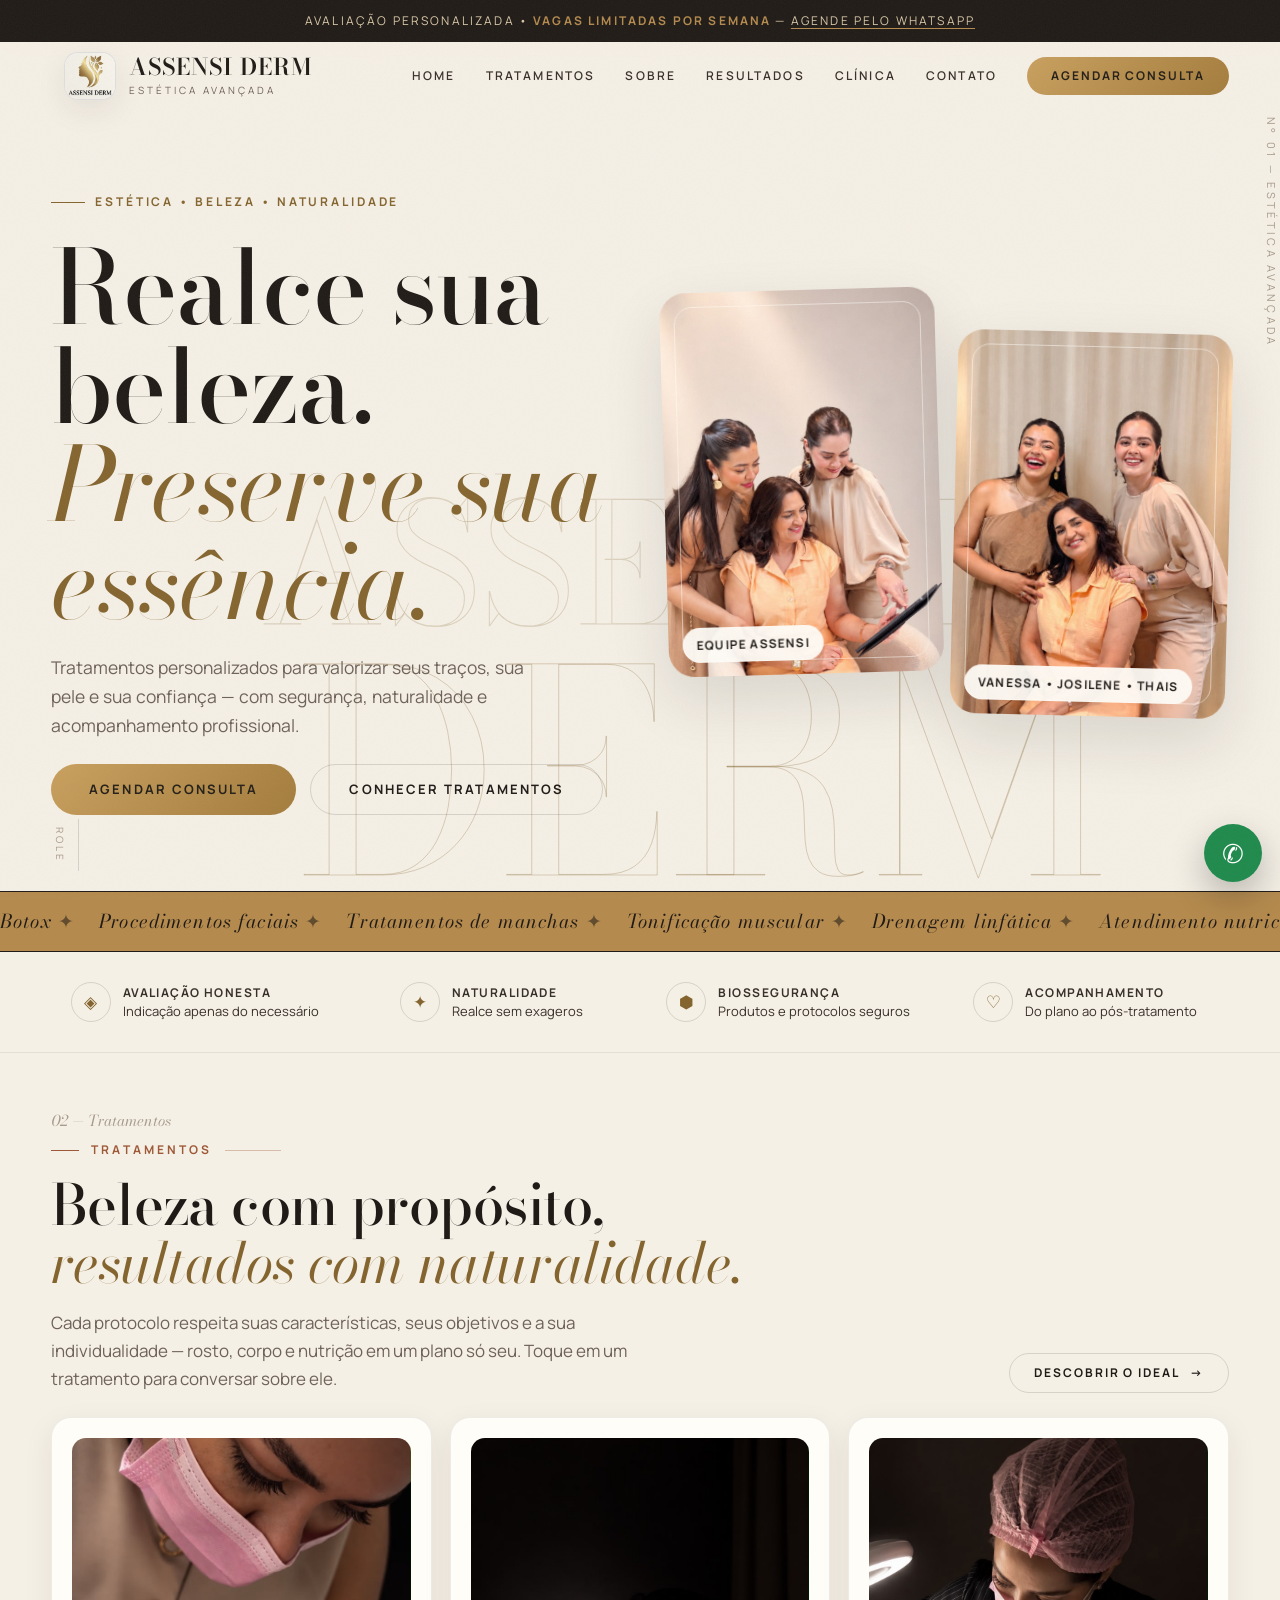
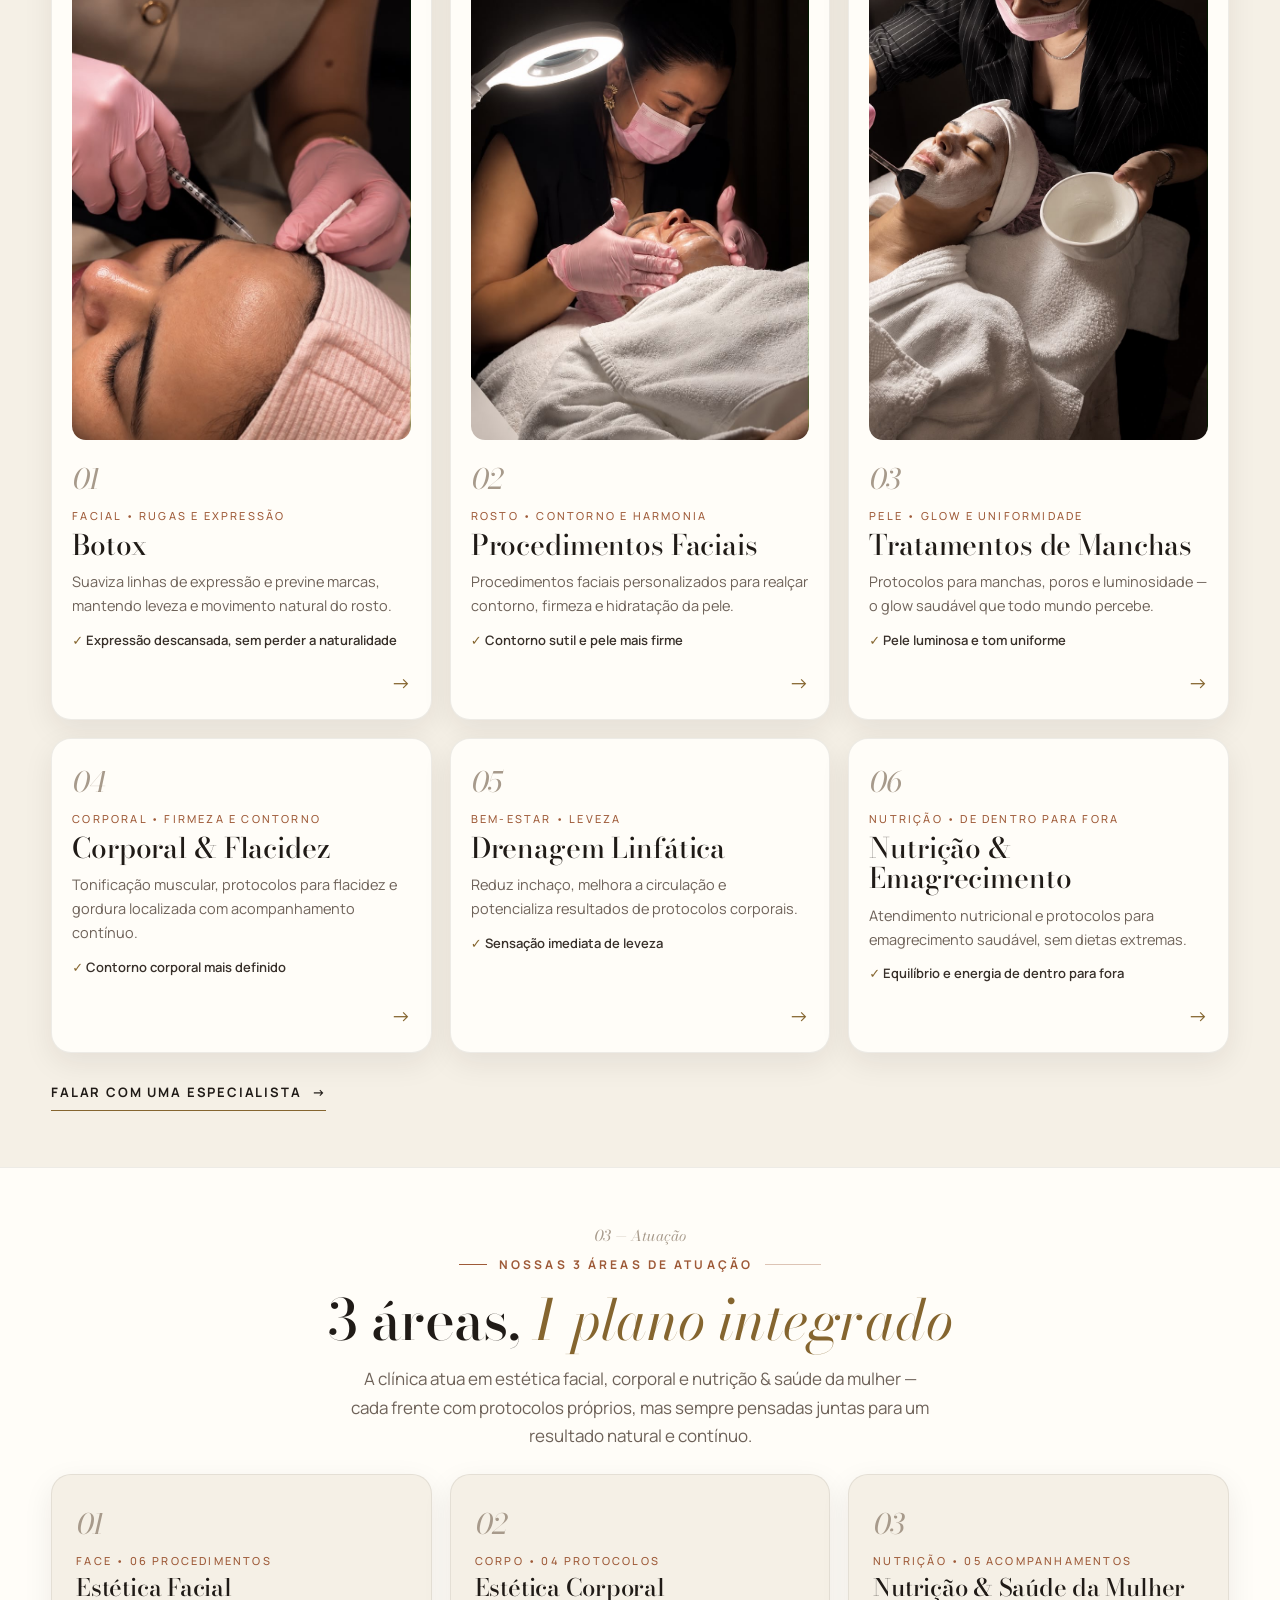
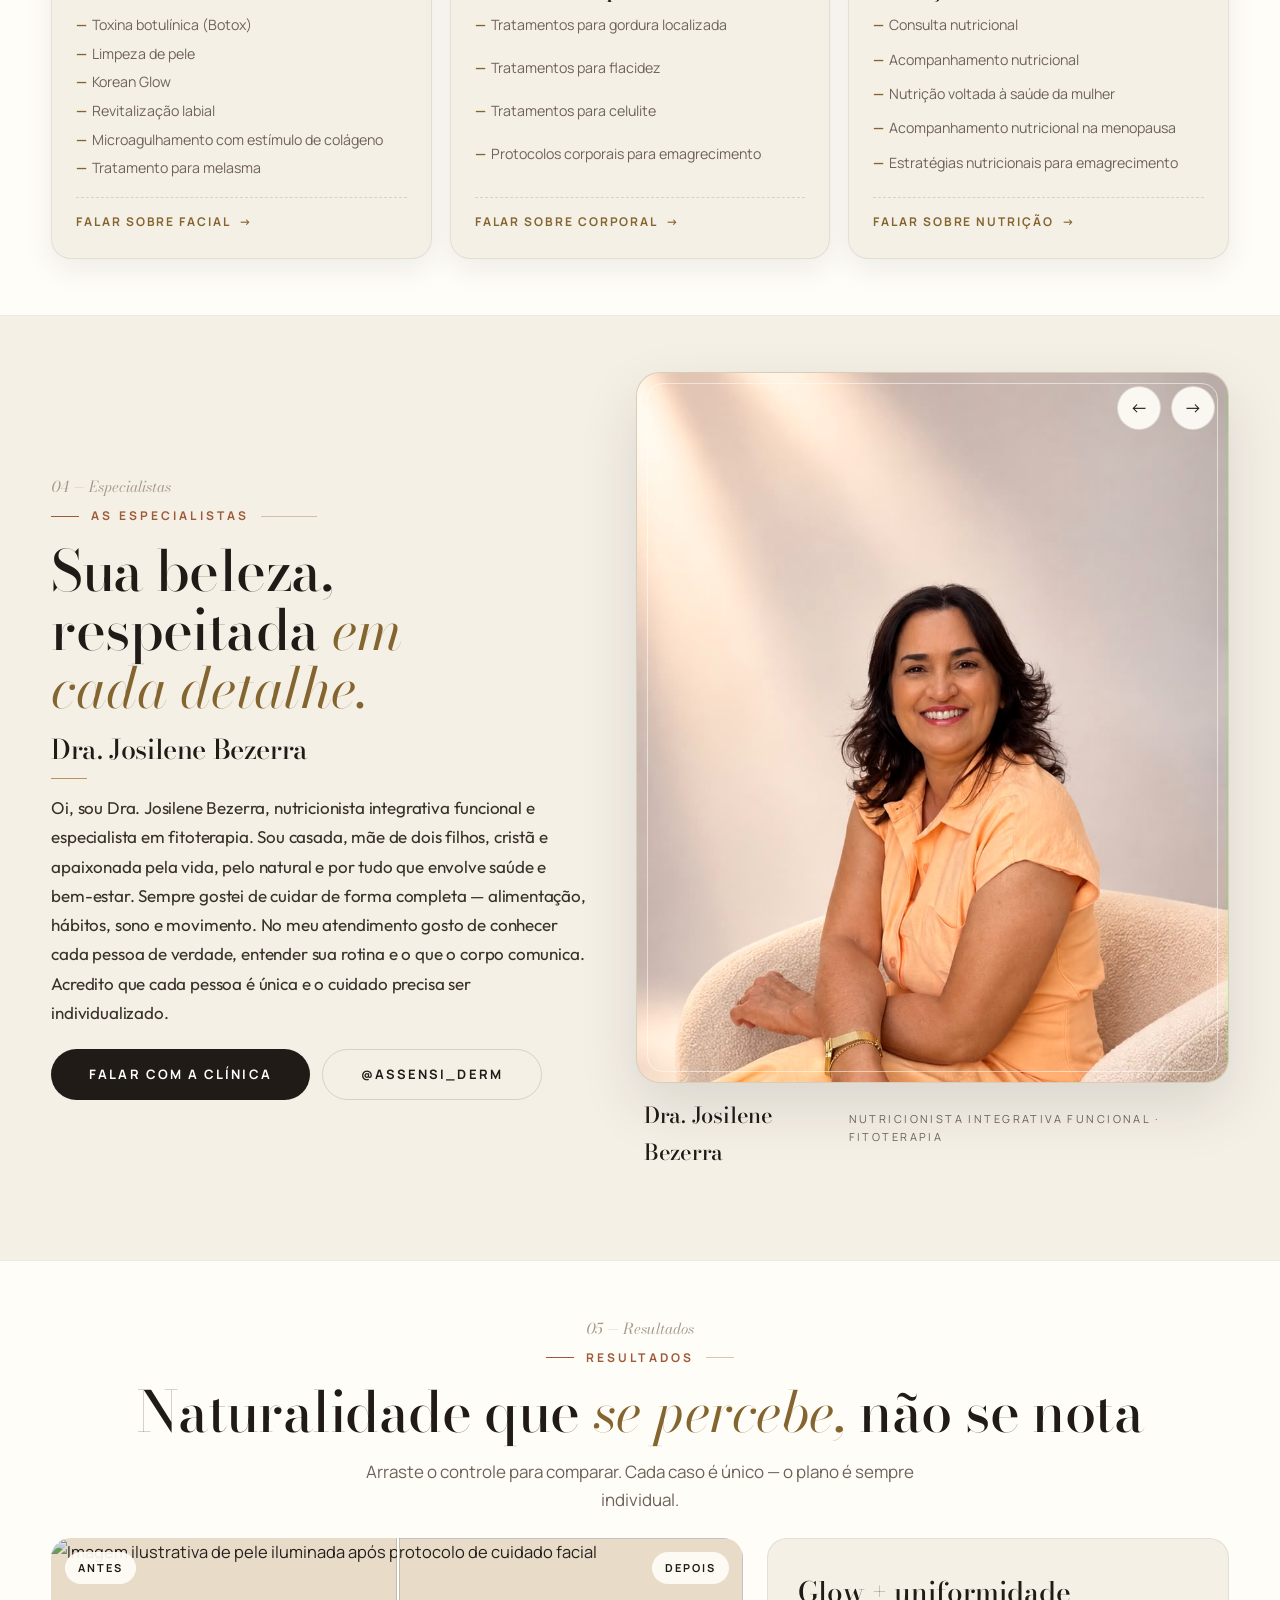
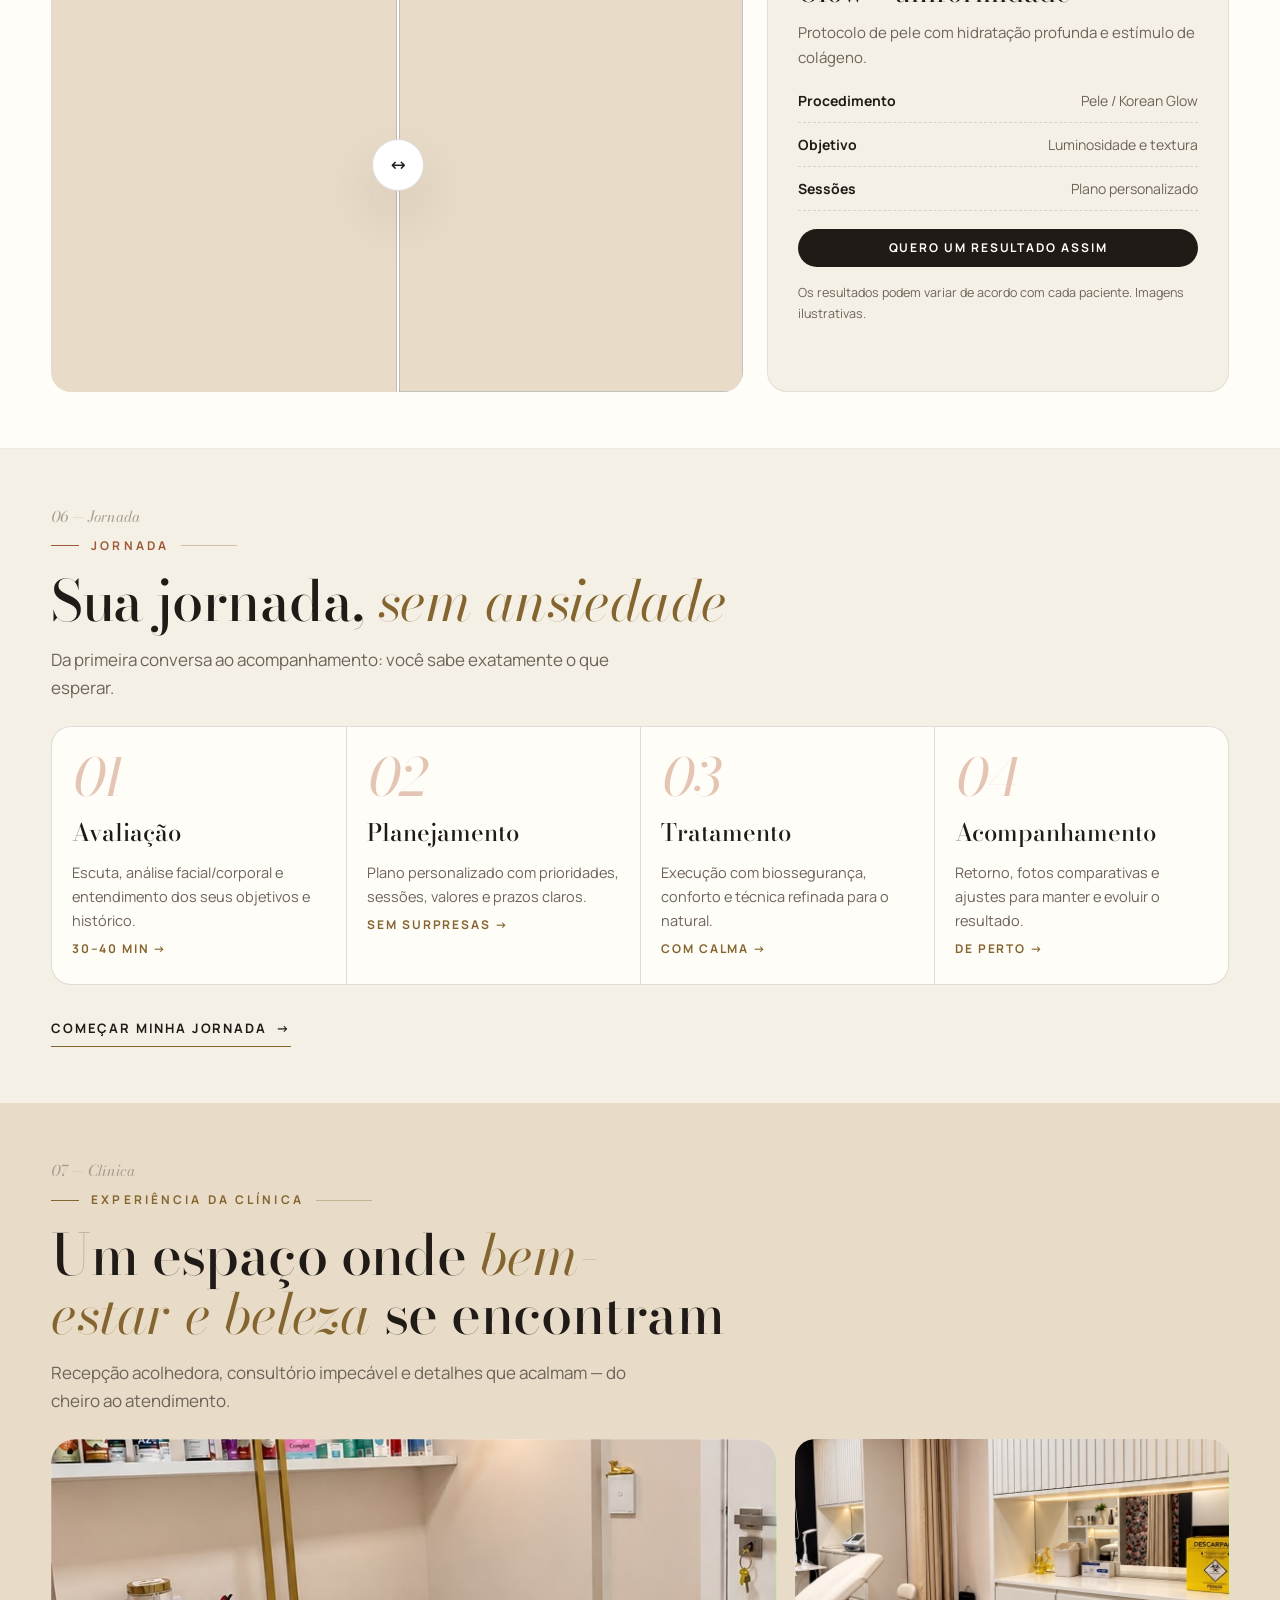
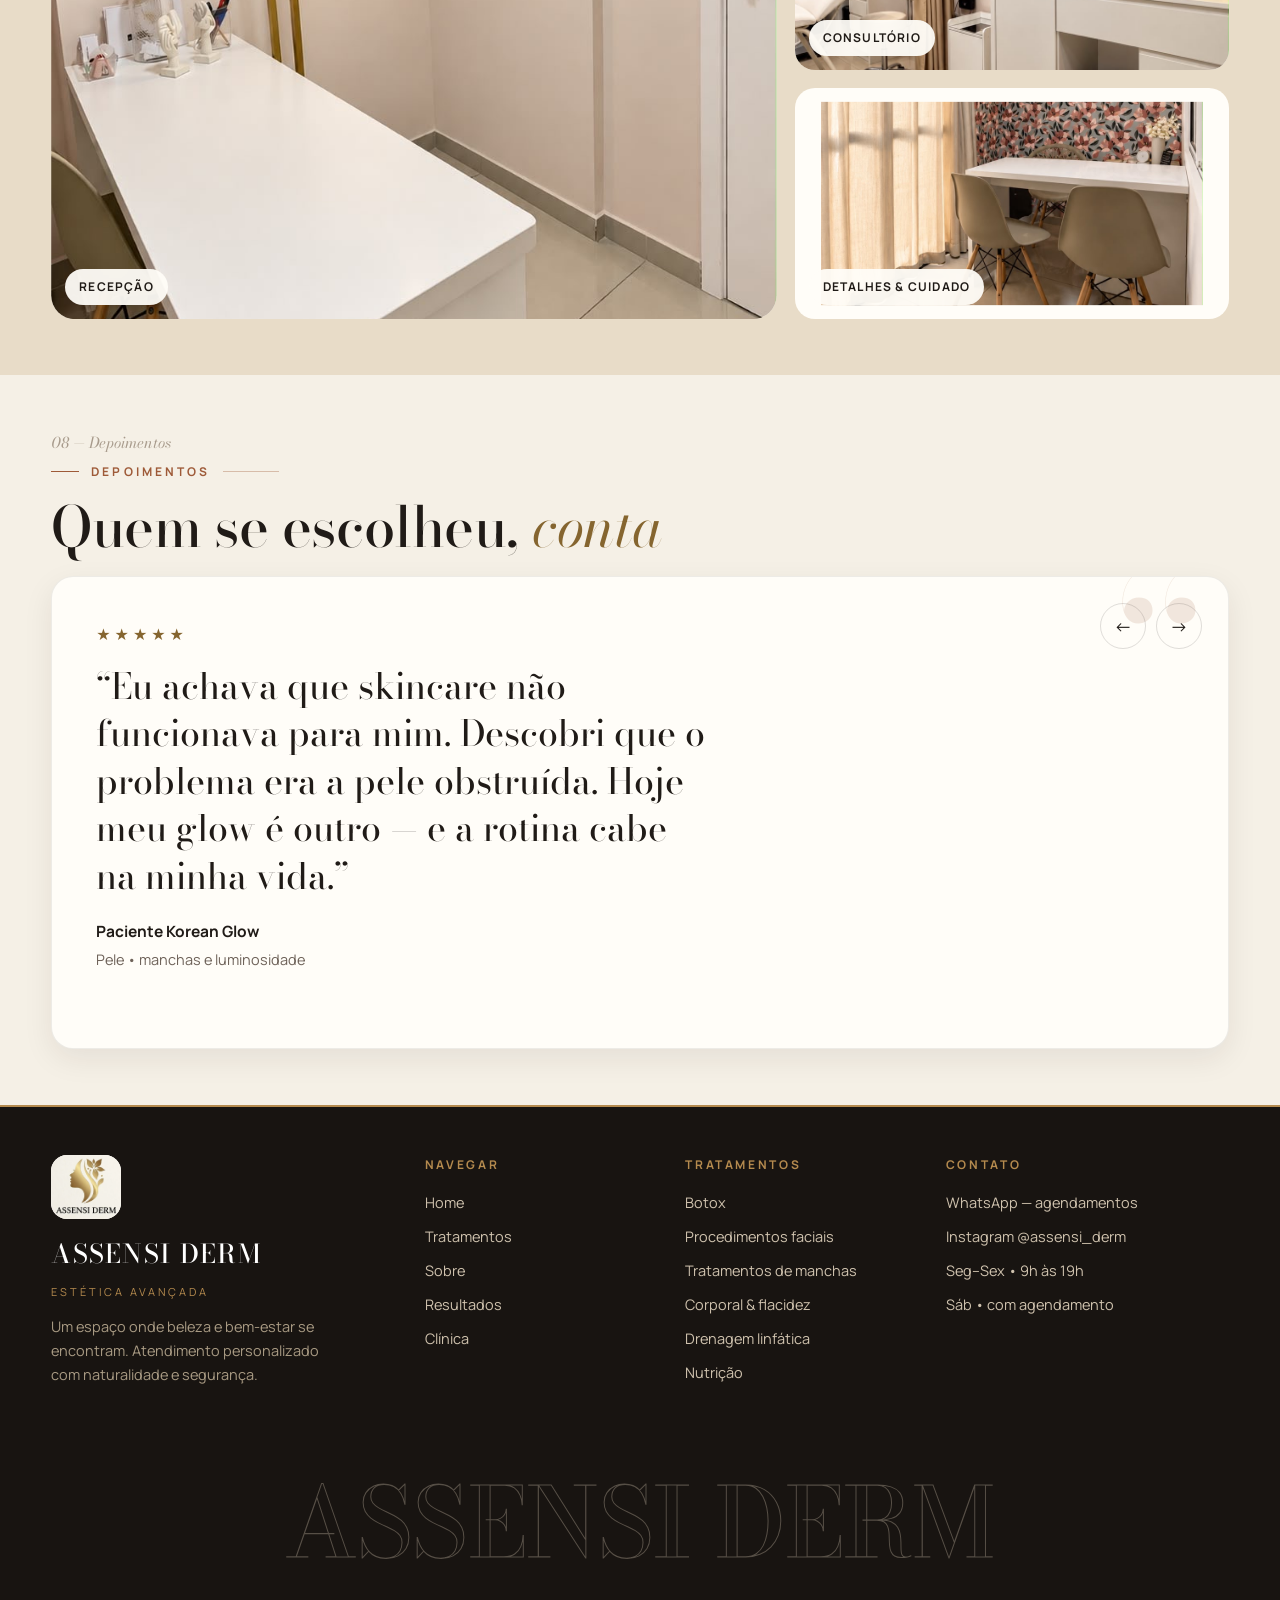
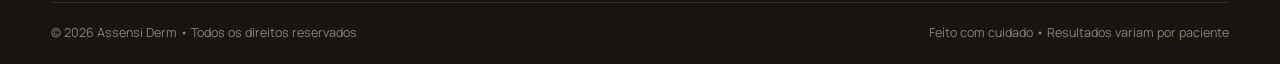
==== commit 576d4ee9: "fix: hero duas fotos mesmo tamanho 3/4.2 sem alturas irregulares" ====
--- a/index.html
+++ b/index.html
@@ -23,7 +23,7 @@
   <link rel="preconnect" href="https://images.unsplash.com">
   <link rel="preload" as="image" href="./hero-trio-tablet.jpeg" fetchpriority="high">
   <link href="https://fonts.googleapis.com/css2?family=Bodoni+Moda:ital,opsz,wght@0,6..96,400..700;1,6..96,400..700&family=Manrope:wght@400;500;600;700&family=Outfit:wght@400;500;600&display=swap" rel="stylesheet">
-  <link rel="stylesheet" href="./assets/css/style.css?v=31">
+  <link rel="stylesheet" href="./assets/css/style.css?v=32">
   <noscript><style>.reveal,.reveal-img{opacity:1!important;transform:none!important;clip-path:none!important}.slide{opacity:1!important;transform:none!important;position:static!important;grid-area:auto!important}.dots,.car-nav,.mmenu,.burger{display:none!important}</style></noscript>
   <script type="application/ld+json">
   {
--- a/assets/css/style.css
+++ b/assets/css/style.css
@@ -125,9 +125,9 @@
 .hero-proof div+div{border-left:1px solid var(--line-soft);padding-left:28px}
 .hero-media{position:relative;z-index:1;margin-top:6px;width:100%;display:grid;grid-template-columns:1fr 1fr;gap:16px;align-items:start}
 .hero-arch{position:relative;border-radius:26px;overflow:hidden;aspect-ratio:3/4.2;max-height:560px;width:100%;background:var(--sand);box-shadow:var(--shadow-md);transition:transform .35s ease-out,box-shadow .35s var(--ease);will-change:transform}
-/* desconstruído — rotações e alturas irregulares (2 fotos hero) */
-.hero-arch:nth-child(1){transform:rotate(-1.6deg) translateY(6px);aspect-ratio:3/4.4}
-.hero-arch:nth-child(2){aspect-ratio:3/3.9}
+/* hero — duas fotos mesmo tamanho */
+.hero-arch:nth-child(1){transform:rotate(-1.6deg) translateY(6px)}
+.hero-arch:nth-child(2){transform:rotate(1.4deg) translateY(-4px)}
 .hero-media:hover .hero-arch{box-shadow:0 32px 80px rgba(32,27,23,.18)}
 .hero-arch img{width:100%;height:100%;object-fit:cover;object-position:center 22%;transform:scale(1.04)}
 .hero-arch:nth-child(2) img{object-position:center 24%}
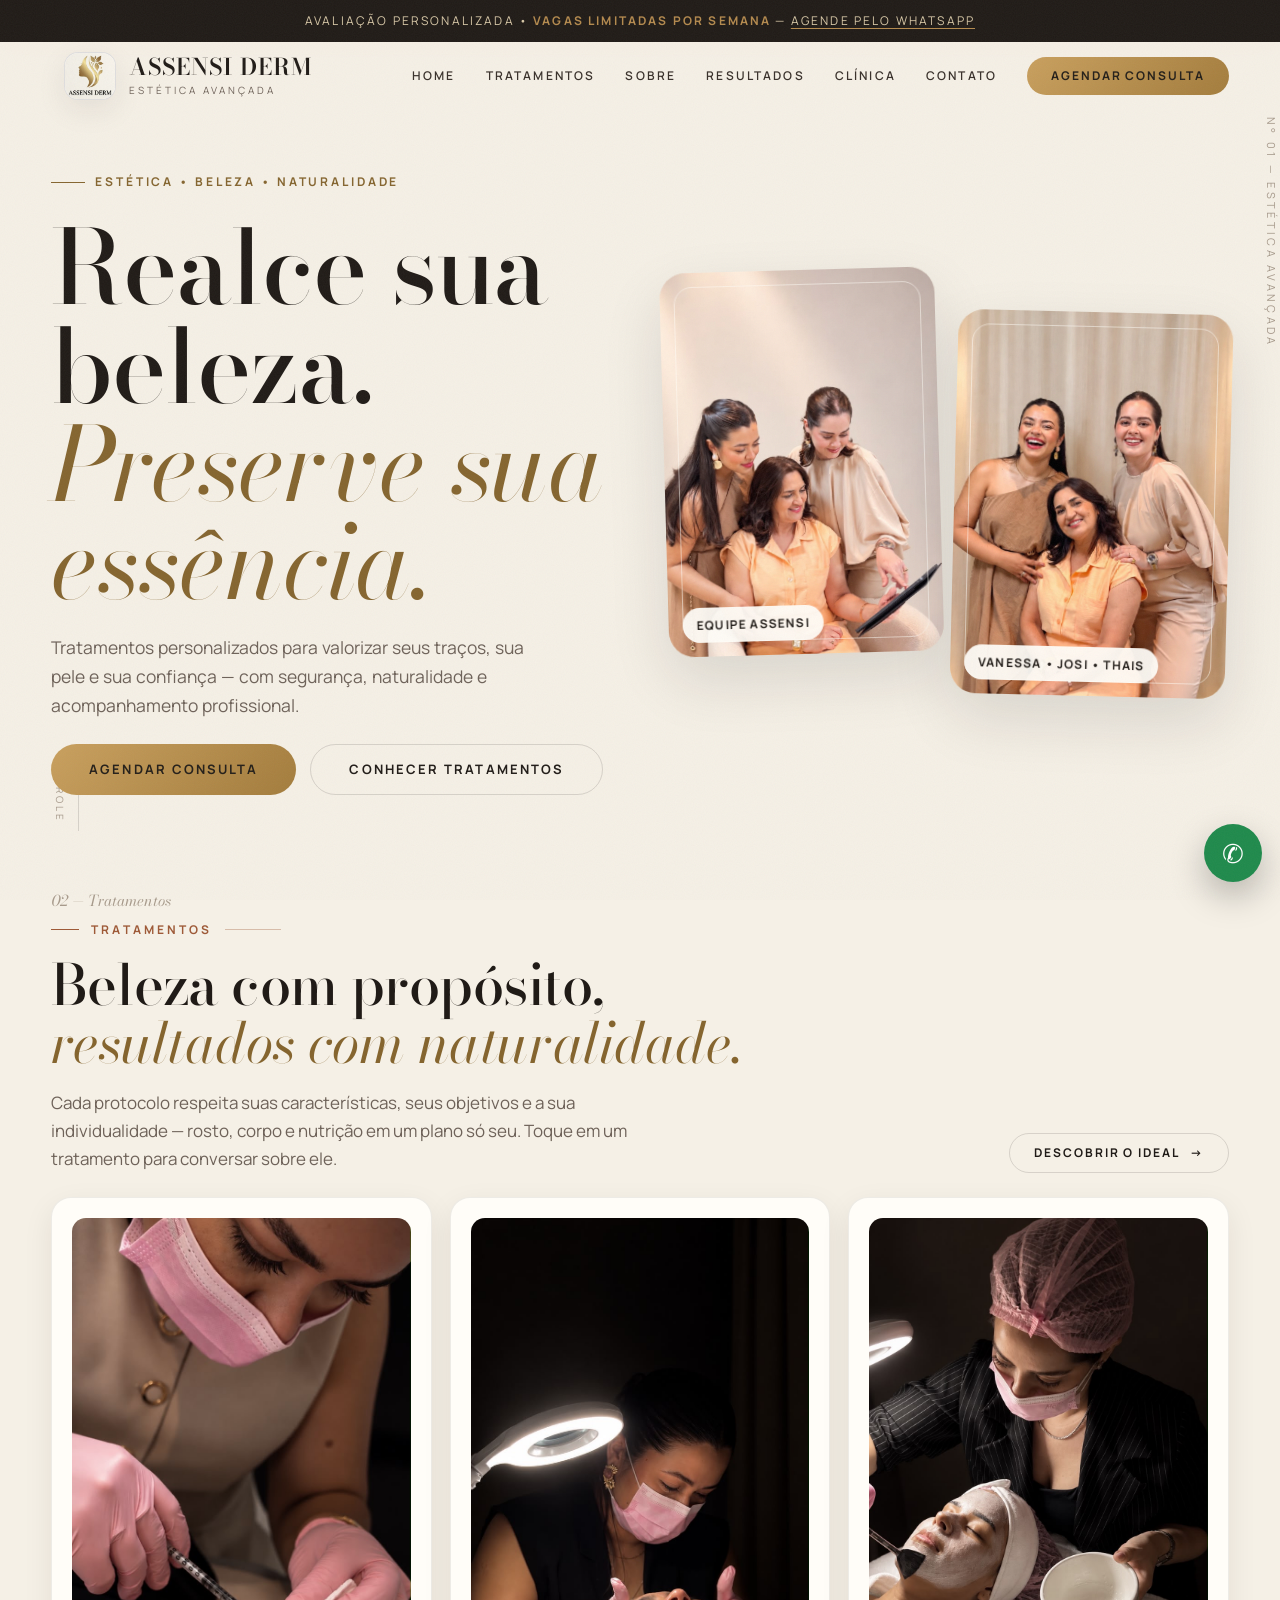
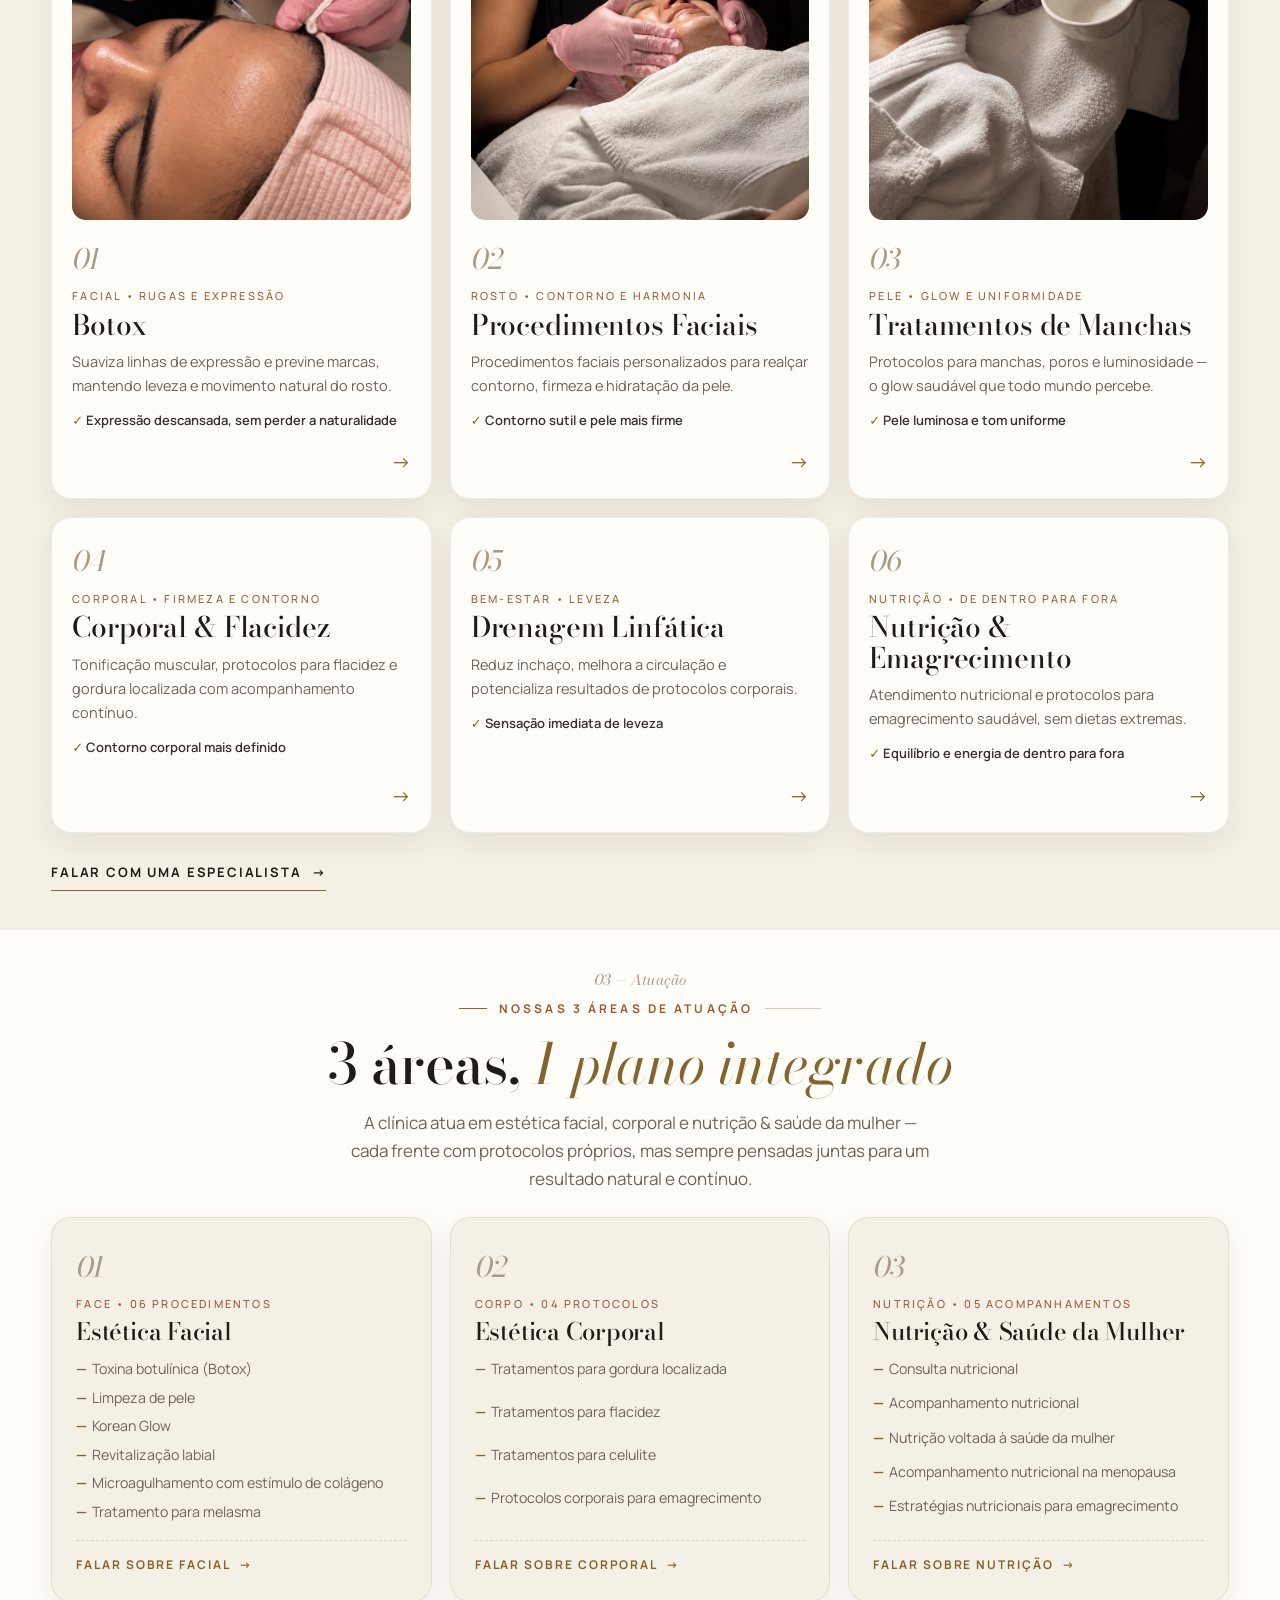
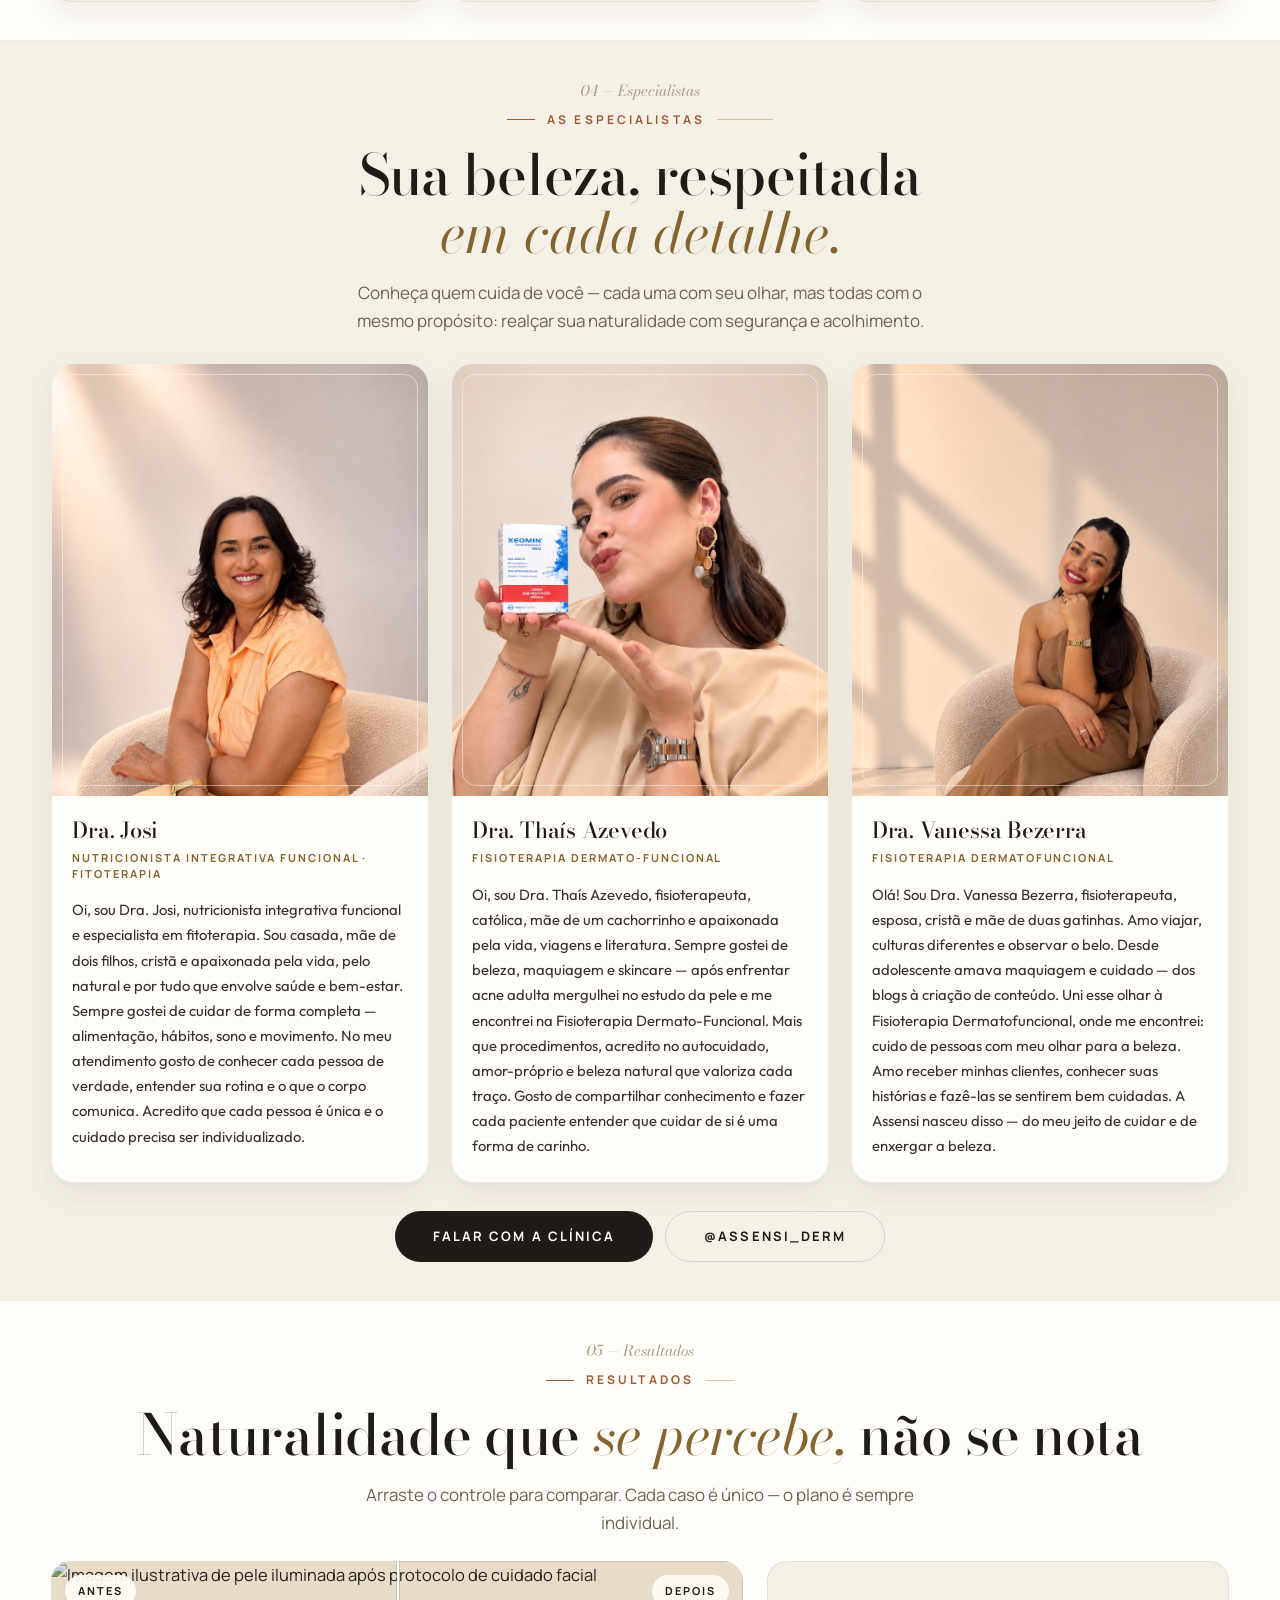
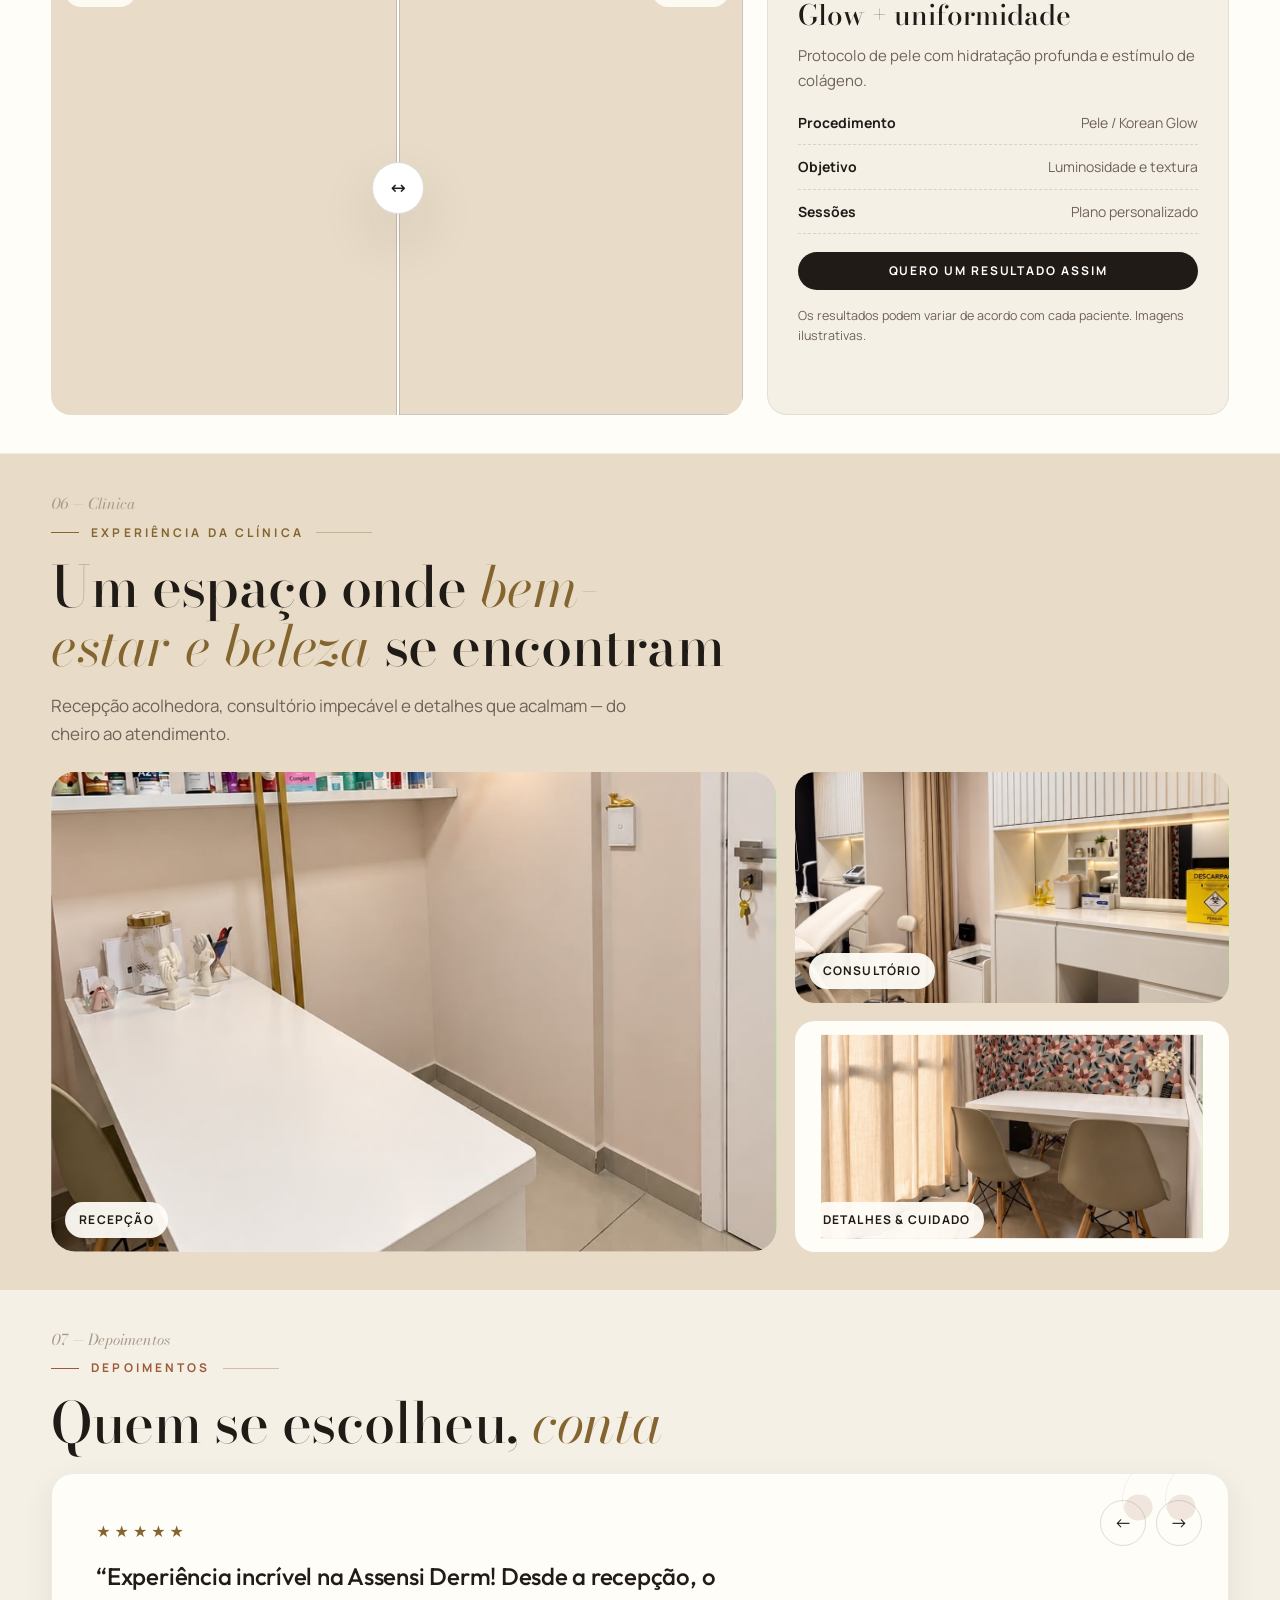
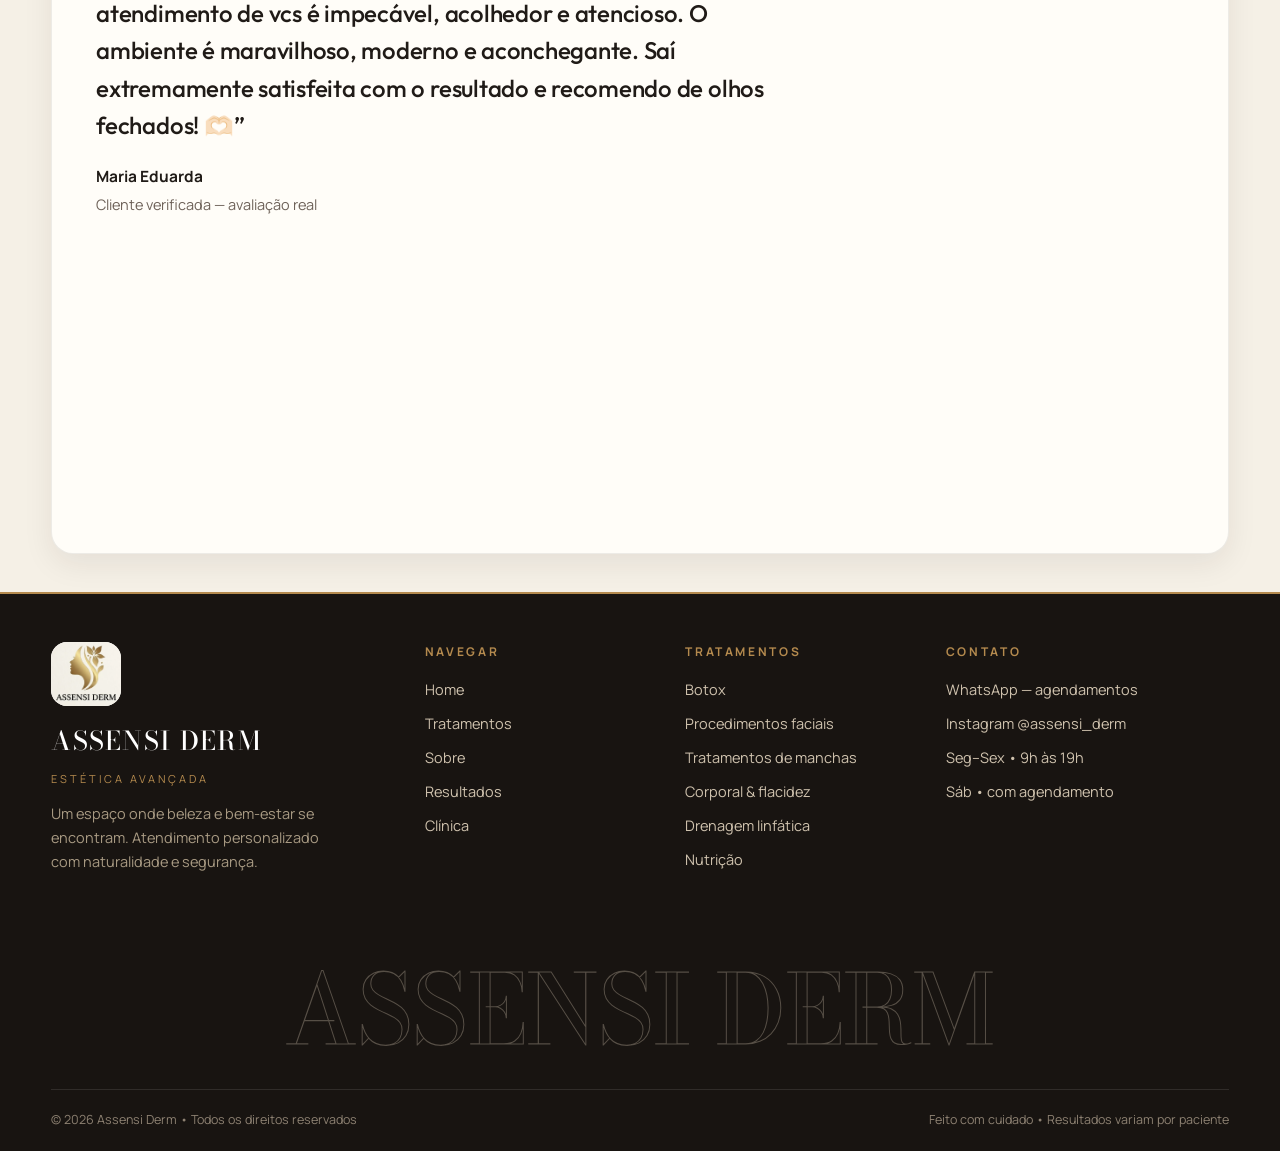
==== commit e98b780b: "feat: atualiza depoimentos reais (4), remove marquee/trust/journey, 3 cards especialistas, hero sem " ====
--- a/index.html
+++ b/index.html
@@ -23,7 +23,7 @@
   <link rel="preconnect" href="https://images.unsplash.com">
   <link rel="preload" as="image" href="./hero-trio-tablet.jpeg" fetchpriority="high">
   <link href="https://fonts.googleapis.com/css2?family=Bodoni+Moda:ital,opsz,wght@0,6..96,400..700;1,6..96,400..700&family=Manrope:wght@400;500;600;700&family=Outfit:wght@400;500;600&display=swap" rel="stylesheet">
-  <link rel="stylesheet" href="./assets/css/style.css?v=32">
+  <link rel="stylesheet" href="./assets/css/style.css?v=36">
   <noscript><style>.reveal,.reveal-img{opacity:1!important;transform:none!important;clip-path:none!important}.slide{opacity:1!important;transform:none!important;position:static!important;grid-area:auto!important}.dots,.car-nav,.mmenu,.burger{display:none!important}</style></noscript>
   <script type="application/ld+json">
   {
@@ -104,36 +104,20 @@
         </div>
         <div class="hero-media reveal">
           <div class="hero-arch">
-            <img src="./hero-trio-tablet.jpeg" alt="Vanessa, Thais e Josilene — sócias da Assensi Derm analisando tablet" width="704" height="1056" fetchpriority="high" decoding="async">
+            <img src="./hero-trio-tablet.jpeg" alt="Vanessa, Thais e Dra. Josi — sócias da Assensi Derm analisando tablet" width="704" height="1056" fetchpriority="high" decoding="async">
             <div class="hero-frame" aria-hidden="true"></div>
             <span class="clinic-cap">Equipe Assensi</span>
           </div>
           <div class="hero-arch hero-arch--off">
-            <img src="./hero-trio-pose.jpeg" alt="Vanessa, Josilene e Thais — sócias da Assensi Derm juntas" width="704" height="1056" decoding="async">
+            <img src="./hero-trio-pose.jpeg" alt="Vanessa, Dra. Josi e Thais — sócias da Assensi Derm juntas" width="704" height="1056" decoding="async">
             <div class="hero-frame" aria-hidden="true"></div>
-            <span class="clinic-cap">Vanessa • Josilene • Thais</span>
-          </div>
-        </div>
-      </div>
-    </section>
-
-    <!-- MARQUEE -->
-    <div class="marquee" aria-hidden="true">
-      <div class="marquee-track">
-        <span>Botox <b>✦</b> Procedimentos faciais <b>✦</b> Tratamentos de manchas <b>✦</b> Tonificação muscular <b>✦</b> Drenagem linfática <b>✦</b> Atendimento nutricional <b>✦</b> Protocolos para emagrecimento <b>✦</b> Tratamentos para flacidez <b>✦</b> </span>
-        <span>Botox <b>✦</b> Procedimentos faciais <b>✦</b> Tratamentos de manchas <b>✦</b> Tonificação muscular <b>✦</b> Drenagem linfática <b>✦</b> Atendimento nutricional <b>✦</b> Protocolos para emagrecimento <b>✦</b> Tratamentos para flacidez <b>✦</b> </span>
-      </div>
-    </div>
-
-    <!-- TRUST -->
-    <div class="trust" role="region" aria-label="Compromissos da clínica">
-      <div class="wrap trust-inner">
-        <div class="trust-item"><i aria-hidden="true">◈</i><p><b>Avaliação honesta</b>Indicação apenas do necessário</p></div>
-        <div class="trust-item"><i aria-hidden="true">✦</i><p><b>Naturalidade</b>Realce sem exageros</p></div>
-        <div class="trust-item"><i aria-hidden="true">⬢</i><p><b>Biossegurança</b>Produtos e protocolos seguros</p></div>
-        <div class="trust-item"><i aria-hidden="true">♡</i><p><b>Acompanhamento</b>Do plano ao pós-tratamento</p></div>
-      </div>
-    </div>
+            <span class="clinic-cap">Vanessa • Josi • Thais</span>
+          </div>
+        </div>
+      </div>
+    </section>
+
+    <!-- TRUST removida a pedido -->
 
     <!-- TREATMENTS -->
     <section class="section treat" id="tratamentos" aria-labelledby="treat-h">
@@ -253,57 +237,44 @@
 
 
     <!-- ABOUT -->
-    <section class="section" id="sobre" aria-labelledby="about-h">
-      <div class="wrap about-grid">
-        <div class="reveal">
+    <!-- ABOUT - 3 CARDS -->
+    <section class="section specialists" id="sobre" aria-labelledby="about-h">
+      <div class="wrap">
+        <div class="reveal" style="text-align:center;max-width:780px;margin-inline:auto">
           <span class="sec-index">04 — Especialistas</span>
-          <p class="kicker">As especialistas</p>
+          <p class="kicker" style="justify-content:center">As especialistas</p>
           <h2 class="h2" id="about-h">Sua beleza, respeitada <em>em cada detalhe.</em></h2>
-          <div class="about-bios" id="about-bios" aria-live="polite">
-            <div class="about-bio active" data-bio="0">
-              <p><b>Dra. Josilene Bezerra</b>Oi, sou Dra. Josilene Bezerra, nutricionista integrativa funcional e especialista em fitoterapia. Sou casada, mãe de dois filhos, cristã e apaixonada pela vida, pelo natural e por tudo que envolve saúde e bem-estar. Sempre gostei de cuidar de forma completa — alimentação, hábitos, sono e movimento. No meu atendimento gosto de conhecer cada pessoa de verdade, entender sua rotina e o que o corpo comunica. Acredito que cada pessoa é única e o cuidado precisa ser individualizado.</p>
+          <p class="lead" style="margin-inline:auto">Conheça quem cuida de você — cada uma com seu olhar, mas todas com o mesmo propósito: realçar sua naturalidade com segurança e acolhimento.</p>
+        </div>
+        <div class="specialists-grid reveal">
+          <article class="spec-card">
+            <div class="spec-media"><img src="./josilene.jpeg" alt="Dra. Josi — Nutricionista Integrativa Funcional" width="704" height="1056" loading="lazy" decoding="async"></div>
+            <div class="spec-body">
+              <h3>Dra. Josi</h3>
+              <span class="spec-role">Nutricionista Integrativa Funcional · Fitoterapia</span>
+              <p>Oi, sou Dra. Josi, nutricionista integrativa funcional e especialista em fitoterapia. Sou casada, mãe de dois filhos, cristã e apaixonada pela vida, pelo natural e por tudo que envolve saúde e bem-estar. Sempre gostei de cuidar de forma completa — alimentação, hábitos, sono e movimento. No meu atendimento gosto de conhecer cada pessoa de verdade, entender sua rotina e o que o corpo comunica. Acredito que cada pessoa é única e o cuidado precisa ser individualizado.</p>
             </div>
-            <div class="about-bio" data-bio="1">
-              <p><b>Dra. Thaís Azevedo</b>Oi, sou Dra. Thaís Azevedo, fisioterapeuta, católica, mãe de um cachorrinho e apaixonada pela vida, viagens e literatura. Sempre gostei de beleza, maquiagem e skincare — após enfrentar acne adulta mergulhei no estudo da pele e me encontrei na Fisioterapia Dermato-Funcional. Mais que procedimentos, acredito no autocuidado, amor-próprio e beleza natural que valoriza cada traço. Gosto de compartilhar conhecimento e fazer cada paciente entender que cuidar de si é uma forma de carinho.</p>
+          </article>
+          <article class="spec-card">
+            <div class="spec-media"><img src="./thais.jpeg" alt="Dra. Thaís Azevedo — Fisioterapeuta Dermato-Funcional" width="704" height="1056" loading="lazy" decoding="async"></div>
+            <div class="spec-body">
+              <h3>Dra. Thaís Azevedo</h3>
+              <span class="spec-role">Fisioterapia Dermato-Funcional</span>
+              <p>Oi, sou Dra. Thaís Azevedo, fisioterapeuta, católica, mãe de um cachorrinho e apaixonada pela vida, viagens e literatura. Sempre gostei de beleza, maquiagem e skincare — após enfrentar acne adulta mergulhei no estudo da pele e me encontrei na Fisioterapia Dermato-Funcional. Mais que procedimentos, acredito no autocuidado, amor-próprio e beleza natural que valoriza cada traço. Gosto de compartilhar conhecimento e fazer cada paciente entender que cuidar de si é uma forma de carinho.</p>
             </div>
-            <div class="about-bio" data-bio="2">
-              <p><b>Dra. Vanessa Bezerra</b>Olá! Sou Dra. Vanessa Bezerra, fisioterapeuta, esposa, cristã e mãe de duas gatinhas. Amo viajar, culturas diferentes e observar o belo. Desde adolescente amava maquiagem e cuidado — dos blogs à criação de conteúdo. Uni esse olhar à Fisioterapia Dermatofuncional, onde me encontrei: cuido de pessoas com meu olhar para a beleza. Amo receber minhas clientes, conhecer suas histórias e fazê-las se sentirem bem cuidadas. A Assensi nasceu disso — do meu jeito de cuidar e de enxergar a beleza.</p>
+          </article>
+          <article class="spec-card">
+            <div class="spec-media"><img src="./vanessa.jpeg" alt="Dra. Vanessa Bezerra — Fisioterapeuta Dermatofuncional" width="704" height="1056" loading="lazy" decoding="async"></div>
+            <div class="spec-body">
+              <h3>Dra. Vanessa Bezerra</h3>
+              <span class="spec-role">Fisioterapia Dermatofuncional</span>
+              <p>Olá! Sou Dra. Vanessa Bezerra, fisioterapeuta, esposa, cristã e mãe de duas gatinhas. Amo viajar, culturas diferentes e observar o belo. Desde adolescente amava maquiagem e cuidado — dos blogs à criação de conteúdo. Uni esse olhar à Fisioterapia Dermatofuncional, onde me encontrei: cuido de pessoas com meu olhar para a beleza. Amo receber minhas clientes, conhecer suas histórias e fazê-las se sentirem bem cuidadas. A Assensi nasceu disso — do meu jeito de cuidar e de enxergar a beleza.</p>
             </div>
-          </div>
-          <div class="about-actions">
-            <a class="btn btn-dark" href="https://wa.me/5500000000000?text=Ol%C3%A1!%20Quero%20conhecer%20a%20cl%C3%ADnica" target="_blank" rel="noopener">Falar com a clínica</a>
-            <a class="btn btn-outline" href="https://instagram.com/assensi_derm" target="_blank" rel="noopener">@assensi_derm</a>
-          </div>
-        </div>
-        <div class="about-media reveal">
-          <div class="about-carousel" aria-roledescription="carrossel" aria-label="Especialistas">
-            <p id="about-live" class="sr-only" aria-live="polite">Especialista 1 de 3</p>
-            <div class="about-slides">
-              <figure class="about-fig about-slide active" role="group" aria-roledescription="slide" aria-label="1 de 3">
-                <div class="about-main">
-                  <img src="./josilene.jpeg" alt="Dra. Josilene Bezerra — Nutricionista Integrativa Funcional" width="704" height="1056" loading="lazy" decoding="async">
-                </div>
-                <figcaption><b>Dra. Josilene Bezerra</b><span>Nutricionista Integrativa Funcional · Fitoterapia</span></figcaption>
-              </figure>
-              <figure class="about-fig about-slide" role="group" aria-roledescription="slide" aria-label="2 de 3">
-                <div class="about-main">
-                  <img src="./thais.jpeg" alt="Dra. Thaís Azevedo — Fisioterapeuta Dermato-Funcional" width="704" height="1056" loading="lazy" decoding="async">
-                </div>
-                <figcaption><b>Dra. Thaís Azevedo</b><span>Fisioterapia Dermato-Funcional</span></figcaption>
-              </figure>
-              <figure class="about-fig about-slide" role="group" aria-roledescription="slide" aria-label="3 de 3">
-                <div class="about-main">
-                  <img src="./vanessa.jpeg" alt="Dra. Vanessa Bezerra — Fisioterapeuta Dermatofuncional" width="704" height="1056" loading="lazy" decoding="async">
-                </div>
-                <figcaption><b>Dra. Vanessa Bezerra</b><span>Fisioterapia Dermatofuncional</span></figcaption>
-              </figure>
-            </div>
-            <div class="about-nav">
-              <button id="about-prev" aria-label="Especialista anterior">←</button>
-              <button id="about-next" aria-label="Próxima especialista">→</button>
-            </div>
-            <div class="dots" id="about-dots" role="group" aria-label="Escolher especialista"></div>
-          </div>
+          </article>
+        </div>
+        <div class="about-actions" style="justify-content:center;margin-top:28px">
+          <a class="btn btn-dark" href="https://wa.me/5500000000000?text=Ol%C3%A1!%20Quero%20conhecer%20a%20cl%C3%ADnica" target="_blank" rel="noopener">Falar com a clínica</a>
+          <a class="btn btn-outline" href="https://instagram.com/assensi_derm" target="_blank" rel="noopener">@assensi_derm</a>
         </div>
       </div>
     </section>
@@ -341,26 +312,10 @@
       </div>
     </section>
 
-    <!-- JOURNEY -->
-    <section class="section" id="jornada" aria-labelledby="jour-h">
-      <div class="wrap">
-        <div class="reveal"><span class="sec-index">06 — Jornada</span><p class="kicker">Jornada</p><h2 class="h2" id="jour-h">Sua jornada, <em>sem ansiedade</em></h2><p class="lead">Da primeira conversa ao acompanhamento: você sabe exatamente o que esperar.</p></div>
-        <ol class="journey-grid reveal" aria-label="Etapas da jornada da paciente">
-          <li class="step"><b class="num" aria-hidden="true">01</b><h3>Avaliação</h3><p>Escuta, análise facial/corporal e entendimento dos seus objetivos e histórico.</p><span class="go">30–40 min <span aria-hidden="true">→</span></span></li>
-          <li class="step"><b class="num" aria-hidden="true">02</b><h3>Planejamento</h3><p>Plano personalizado com prioridades, sessões, valores e prazos claros.</p><span class="go">Sem surpresas <span aria-hidden="true">→</span></span></li>
-          <li class="step"><b class="num" aria-hidden="true">03</b><h3>Tratamento</h3><p>Execução com biossegurança, conforto e técnica refinada para o natural.</p><span class="go">Com calma <span aria-hidden="true">→</span></span></li>
-          <li class="step"><b class="num" aria-hidden="true">04</b><h3>Acompanhamento</h3><p>Retorno, fotos comparativas e ajustes para manter e evoluir o resultado.</p><span class="go">De perto <span aria-hidden="true">→</span></span></li>
-        </ol>
-        <div class="flow-foot reveal">
-          <a class="link-arrow" href="https://wa.me/5500000000000?text=Ol%C3%A1!%20Quero%20come%C3%A7ar%20minha%20jornada%20—%20Assensi%20Derm" target="_blank" rel="noopener">Começar minha jornada <span aria-hidden="true">→</span></a>
-        </div>
-      </div>
-    </section>
-
     <!-- CLINIC -->
     <section class="section clinic" id="clinica" aria-labelledby="cli-h">
       <div class="wrap">
-        <div class="reveal"><span class="sec-index">07 — Clínica</span><p class="kicker gold">Experiência da clínica</p><h2 class="h2" id="cli-h">Um espaço onde <em>bem-estar e beleza</em> se encontram</h2><p class="lead">Recepção acolhedora, consultório impecável e detalhes que acalmam — do cheiro ao atendimento.</p></div>
+        <div class="reveal"><span class="sec-index">06 — Clínica</span><p class="kicker gold">Experiência da clínica</p><h2 class="h2" id="cli-h">Um espaço onde <em>bem-estar e beleza</em> se encontram</h2><p class="lead">Recepção acolhedora, consultório impecável e detalhes que acalmam — do cheiro ao atendimento.</p></div>
         <div class="clinic-grid">
           <div class="clinic-big clinic-big--recepcao reveal reveal-img"><img src="./recepcao.jpeg" alt="Recepção moderna e acolhedora de clínica estética" loading="lazy"><span class="clinic-cap">Recepção</span></div>
           <div class="clinic-stack">
@@ -374,14 +329,16 @@
     <!-- TESTIMONIALS -->
     <section class="section" id="depoimentos" aria-labelledby="dep-h">
       <div class="wrap">
-        <div class="testi-head reveal"><div><span class="sec-index">08 — Depoimentos</span><p class="kicker">Depoimentos</p><h2 class="h2" id="dep-h">Quem se escolheu, <em>conta</em></h2></div></div>
+        <div class="testi-head reveal"><div><span class="sec-index">07 — Depoimentos</span><p class="kicker">Depoimentos</p><h2 class="h2" id="dep-h">Quem se escolheu, <em>conta</em></h2></div></div>
         <div class="carousel reveal" aria-roledescription="carrossel" aria-label="Depoimentos de pacientes">
-          <p id="car-live" class="sr-only" aria-live="polite">Depoimento 1 de 2</p>
-          <div class="car-nav"><button id="car-prev" aria-label="Depoimento anterior">←</button><button id="car-next" aria-label="Próximo depoimento">→</button></div>
-          <div class="slides">
-            <div class="slide active" role="group" aria-roledescription="slide" aria-label="1 de 2"><div class="stars" role="img" aria-label="5 estrelas">★★★★★</div><blockquote>“Eu achava que skincare não funcionava para mim. Descobri que o problema era a pele obstruída. Hoje meu glow é outro — e a rotina cabe na minha vida.”</blockquote><cite><b>Paciente Korean Glow</b>Pele • manchas e luminosidade</cite></div>
-            <div class="slide" role="group" aria-roledescription="slide" aria-label="2 de 2"><div class="stars" role="img" aria-label="5 estrelas">★★★★★</div><blockquote>“Às vezes, a mudança começa por algo simples. Um gesto de cuidado comigo mesma que foi muito além da aparência. Virei cliente fiel.”</blockquote><cite><b>Paciente corporal</b>Drenagem + tonificação</cite></div>
-          </div>
+          <p id="car-live" class="sr-only" aria-live="polite">Depoimento 1 de 4</p>
+             <div class="car-nav"><button id="car-prev" aria-label="Depoimento anterior">←</button><button id="car-next" aria-label="Próximo depoimento">→</button></div>
+             <div class="slides">
+               <div class="slide active" role="group" aria-roledescription="slide" aria-label="1 de 4"><div class="stars" role="img" aria-label="5 estrelas">★★★★★</div><blockquote>“Experiência incrível na Assensi Derm! Desde a recepção, o atendimento de vcs é impecável, acolhedor e atencioso. O ambiente é maravilhoso, moderno e aconchegante. Saí extremamente satisfeita com o resultado e recomendo de olhos fechados! 🫶🏻”</blockquote><cite><b>Maria Eduarda</b>Cliente verificada — avaliação real</cite></div>
+               <div class="slide" role="group" aria-roledescription="slide" aria-label="2 de 4"><div class="stars" role="img" aria-label="5 estrelas">★★★★★</div><blockquote>“Quando procurei a Assensi, eu tinha acabado de me curar de uma varicela (catapora). Por incrível que pareça o meu rosto foi o mais atingido! Fiquei com autoestima baixa e preocupada — será que meu rosto ia ficar marcado, com manchas?! Mas as meninas foram atenciosas demais comigo. Fizemos uma limpeza de pele profunda e um peeling 🤩 e, a partir deste dia e com os tratamentos para fazer em casa, minha pele ficou PERFEITA. Se você me ver não acredita que aos 30 e poucos anos peguei catapora. Moro em Portugal e sou grata por tudo que elas fizeram! Já quero voltar a Fortaleza e fazer botox e microagulhamento. Obrigada por tudooo!”</blockquote><cite><b>Camila Silva</b>Mora em Portugal • Limpeza profunda + peeling — manchas de catapora</cite></div>
+               <div class="slide" role="group" aria-roledescription="slide" aria-label="3 de 4"><div class="stars" role="img" aria-label="5 estrelas">★★★★★</div><blockquote>“Vanessa e Thaís são incríveis! ❤️ Super atenciosas, cuidadosas e profissionais. Amei o resultado e, além do atendimento maravilhoso, adorei todas as dicas de skincare que elas me passaram. Com certeza, super indico! Amei a experiência! 🥰”</blockquote><cite><b>Maria Oliveira</b>Skincare + dicas — atendimento Vanessa & Thaís</cite></div>
+               <div class="slide" role="group" aria-roledescription="slide" aria-label="4 de 4"><div class="stars" role="img" aria-label="5 estrelas">★★★★★</div><blockquote>“Minha experiência na Assensi foi simplesmente maravilhosa! Desde o primeiro momento, fui muito bem recebida e me senti super à vontade. O ambiente é lindo, aconchegante e muito agradável, transmitindo uma sensação de tranquilidade e bem-estar. As profissionais são extremamente atenciosas, educadas e muito competentes. Dá para perceber o cuidado e o carinho em cada detalhe, sempre buscando proporcionar a melhor experiência para os clientes. Foi uma experiência incrível e saí de lá muito satisfeita. Com certeza recomendo a Assensi para quem procura qualidade, profissionalismo e um atendimento diferenciado. Um lugar onde você realmente se sente cuidada! ❤️”</blockquote><cite><b>Fernanda Barreto</b>Atendimento diferenciado — qualidade e profissionalismo</cite></div>
+             </div>
           <div class="dots" id="dots" role="group" aria-label="Escolher depoimento"></div>
         </div>
       </div>
--- a/assets/css/style.css
+++ b/assets/css/style.css
@@ -106,9 +106,8 @@
 .mclose:hover{border-color:var(--gold);transform:rotate(90deg)}
 
 /* ---------- Hero editorial — ato escuro ---------- */
-.hero{padding:52px 0 56px;overflow:clip;background:var(--paper)}
-.hero::before{content:"DERM";position:absolute;left:50%;transform:translateX(-42%);bottom:-24px;font-family:var(--font-serif);font-size:clamp(120px,22vw,340px);line-height:1;letter-spacing:.02em;color:transparent;-webkit-text-stroke:1px rgba(133,101,47,.28);pointer-events:none;white-space:nowrap;z-index:0}
-.hero::after{content:"ASSENSI";position:absolute;left:50%;transform:translateX(-54%);bottom:clamp(130px,19vw,290px);font-family:var(--font-serif);font-size:clamp(70px,13vw,200px);line-height:1;letter-spacing:.02em;color:transparent;-webkit-text-stroke:1px rgba(133,101,47,.22);pointer-events:none;white-space:nowrap;z-index:0}
+.hero{padding:32px 0 36px;overflow:clip;background:var(--paper)}
+/* hero vazado ASSENSI / DERM removido a pedido */
 .hero-grid{position:relative;z-index:1;display:grid;grid-template-columns:1.04fr .96fr;gap:0;align-items:center;text-align:left;max-width:none;margin-inline:auto}
 .hero-copy{position:relative;z-index:2;margin-right:-90px;padding:20px 0}
 .eyebrow{display:inline-flex;align-items:center;gap:10px;font-size:12px;font-weight:700;letter-spacing:.24em;text-transform:uppercase;color:var(--gold-deep)}
@@ -147,8 +146,6 @@
   .hero-copy{margin-right:0;padding:0}
   .hero-media{max-width:560px;width:100%;margin-inline:auto;gap:12px}
   .hero-arch{max-height:500px;aspect-ratio:3/4.2}
-  .hero::before{font-size:clamp(80px,18vw,200px);bottom:-12px;transform:translateX(-35%)}
-  .hero::after{font-size:clamp(48px,11vw,130px);bottom:clamp(90px,14vw,180px);transform:translateX(-45%)}
 }
 @media(max-width:560px){
   .hero{padding:24px 0 28px}
@@ -165,22 +162,10 @@
 }
 @media(max-width:430px){.header-cta-mobile{display:none}}
 
-/* ---------- Marquee ---------- */
-.marquee{border-block:1px solid var(--ink);background:var(--gold);color:var(--ink);overflow:hidden;padding:14px 0}
-.marquee-track{display:flex;width:max-content;animation:mq 45s linear infinite;will-change:transform}
-.marquee-track span{font-family:var(--font-serif);font-size:19px;font-style:italic;letter-spacing:.06em;white-space:nowrap;padding-right:18px}
-.marquee-track b{color:var(--ink);opacity:.55;font-weight:400;font-style:normal;padding-right:18px;align-self:center}
-.marquee:hover .marquee-track{animation-play-state:paused}
+/* ---------- Marquee removida a pedido (bugava em alguns celulares) ----------
+.marquee,.marquee-track{display:none!important}
 @keyframes mq{to{transform:translateX(-50%)}}
-@media(max-width:640px){
-  .marquee{padding:11px 0}
-  .marquee-track{animation-duration:150s}
-  .marquee:active .marquee-track{animation-play-state:paused}
-  .marquee-track span{font-size:14px;letter-spacing:.04em}
-}
-@media(prefers-reduced-motion:reduce){
-  .marquee-track{animation-duration:190s}
-}
+*/
 
 /* ---------- Trust ---------- */
 .trust{border-bottom:1px solid var(--line-soft);background:var(--paper);margin-top:0}
@@ -192,7 +177,7 @@
 @media(max-width:860px){.trust-inner{grid-template-columns:1fr 1fr}.trust-item{justify-content:flex-start}}
 
 /* ---------- Sections common ---------- */
-.section{padding:56px 0}
+.section{padding:38px 0}
 .kicker{font-size:12px;font-weight:700;letter-spacing:.26em;text-transform:uppercase;color:var(--clay);display:flex;align-items:center;gap:12px;margin-bottom:16px}
 .kicker::before{content:"";width:28px;height:1px;background:var(--clay)}
 .kicker::after{content:"";width:56px;height:1px;background:currentColor;opacity:.35}
@@ -334,6 +319,24 @@
 .about-actions{margin-top:22px;display:flex;gap:12px;flex-wrap:wrap}
 @media(max-width:960px){.about-grid{grid-template-columns:1fr;gap:30px}.about-media{order:-1}}
 
+/* ---------- Specialists 3 cards ---------- */
+.specialists{background:var(--paper)}
+.specialists-grid{margin-top:28px;display:grid;grid-template-columns:repeat(3,1fr);gap:22px}
+.spec-card{background:var(--white);border:1px solid var(--line-soft);border-radius:22px;overflow:hidden;box-shadow:var(--shadow-sm);display:flex;flex-direction:column;transition:transform .35s var(--ease),box-shadow .35s}
+.spec-card:hover{transform:translateY(-4px);box-shadow:var(--shadow-md)}
+.spec-media{aspect-ratio:4/4.6;overflow:hidden;background:var(--sand);position:relative}
+.spec-media img{width:100%;height:100%;object-fit:cover;object-position:center 18%;transition:transform .7s var(--ease),filter .4s}
+.spec-card:nth-child(2) .spec-media img{object-position:center 28%}
+.spec-card:nth-child(3) .spec-media img{object-position:center 22%}
+.spec-card:hover .spec-media img{transform:scale(1.04);filter:saturate(1.04)}
+.spec-media::after{content:"";position:absolute;inset:10px;border:1px solid rgba(255,253,248,.45);border-radius:14px;pointer-events:none}
+.spec-body{padding:22px 20px 24px;display:flex;flex-direction:column;gap:8px;flex:1}
+.spec-body h3{font-family:var(--font-serif);font-size:22px;font-weight:500;line-height:1.1;letter-spacing:-.01em;color:var(--ink)}
+.spec-role{font-size:11px;letter-spacing:.18em;text-transform:uppercase;color:var(--gold-deep);font-weight:700;line-height:1.4}
+.spec-body p{font-family:"Outfit",var(--font-sans),sans-serif;font-size:14.8px;line-height:1.7;color:var(--ink-2);margin-top:8px}
+@media(max-width:960px){.specialists-grid{grid-template-columns:1fr;max-width:520px;margin-inline:auto;gap:18px}.spec-media{aspect-ratio:4/4.2}}
+@media(max-width:640px){.spec-body p{font-size:14.5px}}
+
 /* ---------- Results ---------- */
 .results{background:var(--white);border-block:1px solid var(--line-soft)}
 .ba{margin-top:24px;display:grid;grid-template-columns:1.2fr .8fr;gap:24px;align-items:stretch}
@@ -399,7 +402,7 @@
 .slide{grid-area:1/1;opacity:0;transform:translateY(10px);transition:opacity .45s var(--ease),transform .45s var(--ease);pointer-events:none}
 .slide.active{opacity:1;transform:none;pointer-events:auto}
 .stars{color:var(--gold-deep);letter-spacing:4px;font-size:16px}
-.slide blockquote{font-family:var(--font-serif);font-weight:420;font-size:clamp(24px,3vw,36px);line-height:1.32;margin:14px 0 20px;max-width:28ch;color:var(--ink)}
+.slide blockquote{font-family:"Outfit",var(--font-sans),sans-serif;font-weight:500;font-size:clamp(18px,2.05vw,24px);line-height:1.55;margin:14px 0 20px;max-width:42ch;color:var(--ink);letter-spacing:-.01em}
 .slide cite{font-style:normal;font-size:14.5px;color:var(--muted)}
 .slide cite b{color:var(--ink);display:block;font-size:15.5px}
 .dots{display:flex;gap:8px;margin-top:12px}
@@ -430,7 +433,7 @@
 .to-top.show{opacity:1;pointer-events:auto;transform:none}
 .to-top:hover{background:#000;transform:translateY(-2px)}
 @media(max-width:960px){.foot-grid{grid-template-columns:1fr 1fr}}
-@media(max-width:560px){.foot-grid{grid-template-columns:1fr}.section{padding:64px 0}.foot-giant{white-space:normal;overflow:visible}}
+@media(max-width:560px){.foot-grid{grid-template-columns:1fr}.section{padding:32px 0}.foot-giant{white-space:normal;overflow:visible}}
 
 /* ---------- Reveal ---------- */
 .reveal{opacity:0;transform:translateY(26px);transition:opacity .7s var(--ease),transform .7s var(--ease)}
